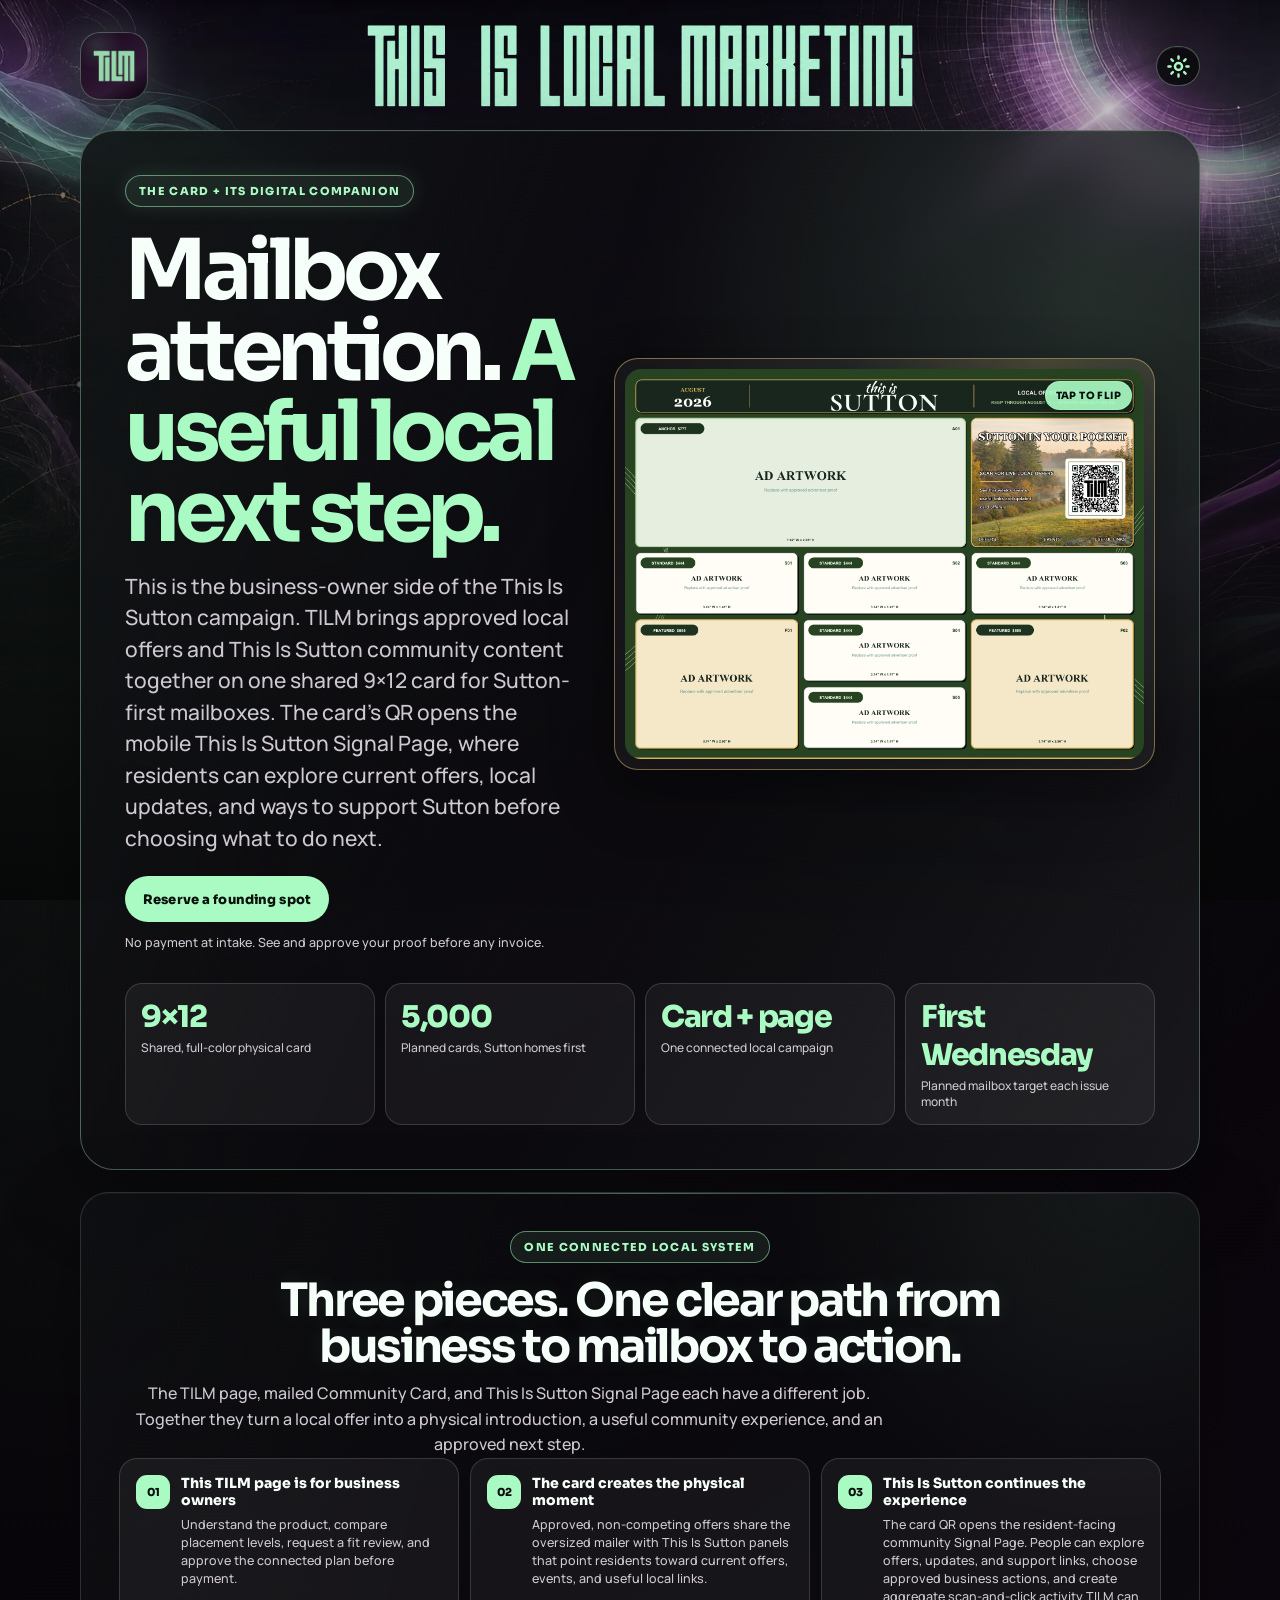
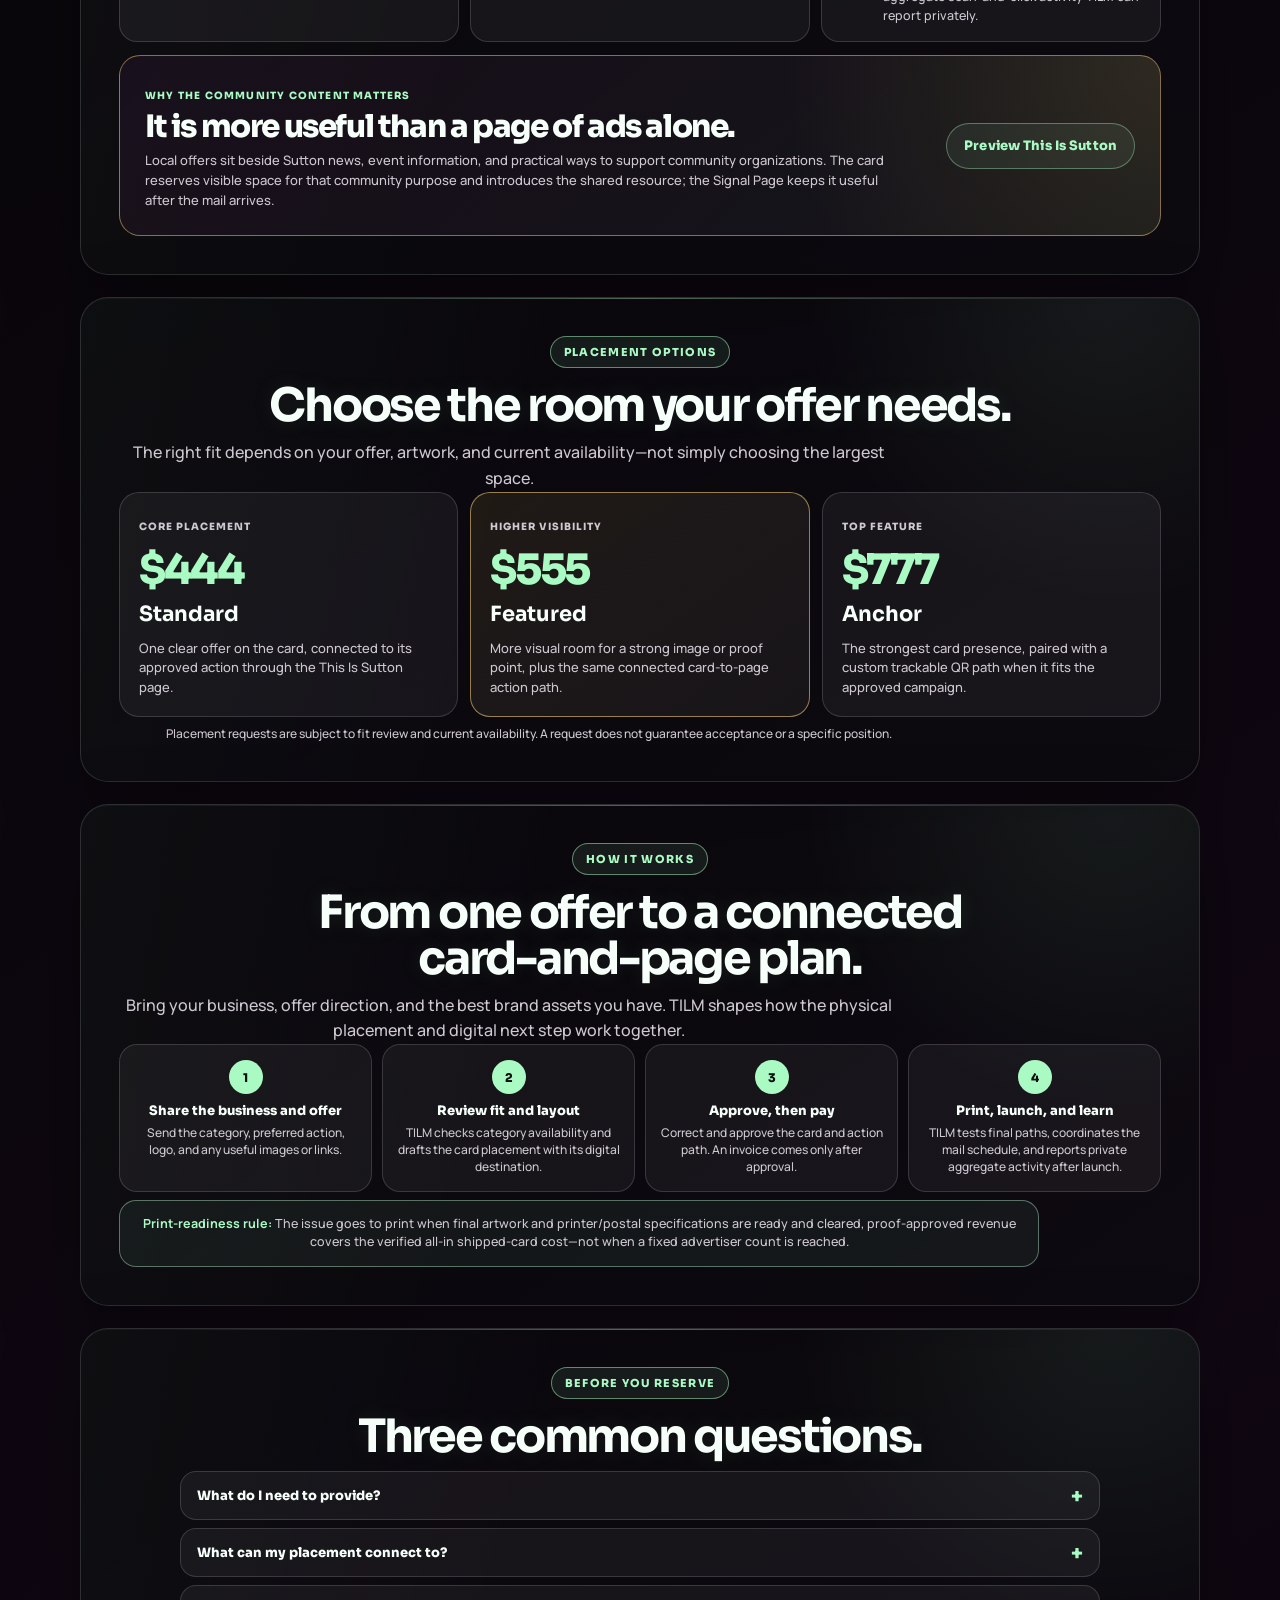
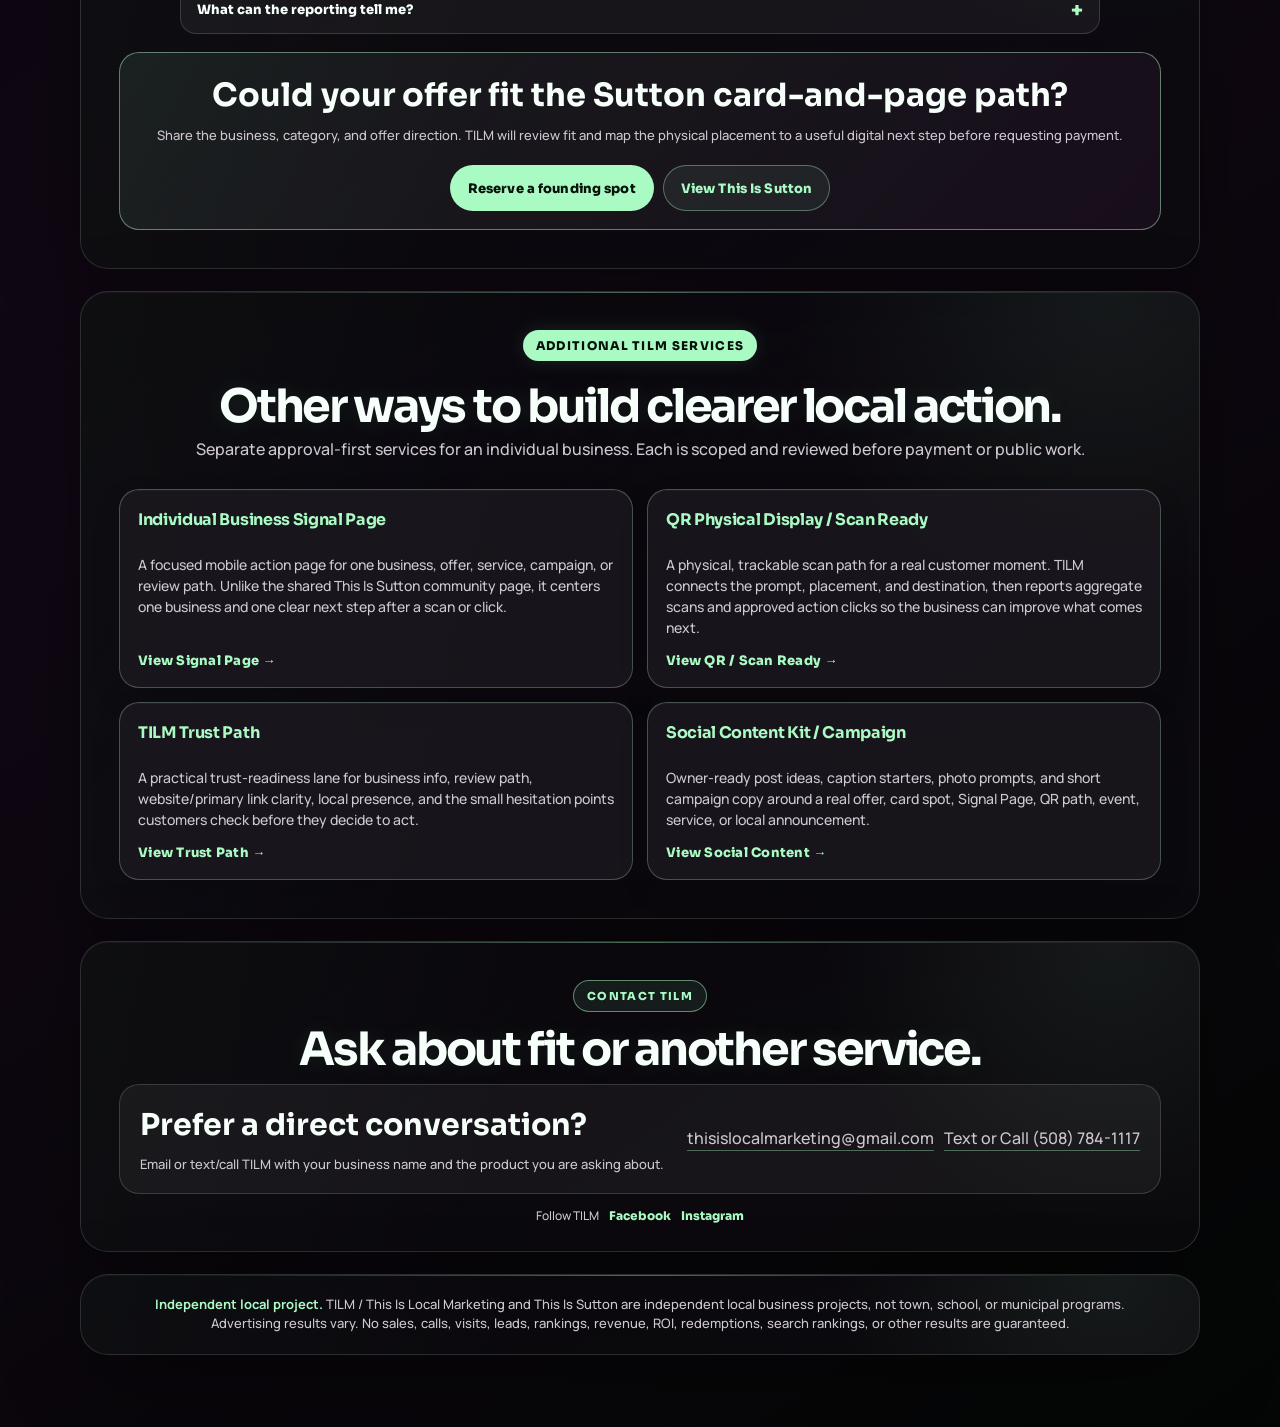
==== index.html @ e4c66b11 "Connect Community Card and Sutton Signal Page story" ====
<!doctype html>
<html lang="en">
<head>
  <meta charset="utf-8" />
  <meta name="viewport" content="width=device-width,initial-scale=1" />
  <title>TILM | This Is Sutton Community Card + Signal Page</title>
  <meta name="description" content="See how the 9×12 This Is Sutton Community Card and mobile Signal Page work together to connect Sutton residents with local offers, community information, and clear business actions." />
  <link rel="canonical" href="https://thisislocalmarketing.github.io/tilm-signal-pages/" />
  <meta name="robots" content="index,follow" />
  <meta property="og:type" content="website" />
  <meta property="og:title" content="TILM | This Is Sutton Community Card + Signal Page" />
  <meta property="og:description" content="See how the 9×12 This Is Sutton Community Card and mobile Signal Page work together to connect Sutton residents with local offers, community information, and clear business actions." />
  <meta property="og:url" content="https://thisislocalmarketing.github.io/tilm-signal-pages/" />
  <link href="assets/brand/fonts/tilm-local-fonts.css" rel="stylesheet">
  <style>
    :root{
      --bg:#060307;
      --bg2:#140817;
      --surface:#100B14;
      --surface2:#17101D;
      --text:#F7FFFA;
      --muted:#CFC8D2;
      --line:rgba(220,204,224,.18);
      --mint:#AAFAC3;
      --teal:#0C2A24;
      --cyan:#79FFE1;
      --orchid:#301934;
      --violet:#8A5BA3;
      --warm:#F3C969;
      --shadow:rgba(0,0,0,.52);
      --grid:rgba(170,250,195,.032);
      color-scheme:dark;
    }
    body.light{
      --bg:#F7FFFA;
      --bg2:#EDF7F2;
      --surface:#FFFFFF;
      --surface2:#EEF5F2;
      --text:#10211D;
      --muted:#49615A;
      --line:rgba(16,33,29,.14);
      --mint:#0F6D5E;
      --teal:#E3F4ED;
      --cyan:#0E9D88;
      --orchid:#F2E7F5;
      --violet:#6D3D82;
      --warm:#B7791F;
      --shadow:rgba(16,33,29,.13);
      --grid:rgba(15,109,94,.08);
      color-scheme:light;
    }
    *{box-sizing:border-box}
    html{scroll-behavior:smooth}
    body{
      margin:0;min-height:100vh;color:var(--text);
      background:
        radial-gradient(circle at 18% 0,color-mix(in srgb,var(--mint) 14%,transparent),transparent 25%),
        radial-gradient(circle at 82% 8%,color-mix(in srgb,var(--violet) 28%,transparent),transparent 30%),
        radial-gradient(circle at 72% 46%,color-mix(in srgb,var(--orchid) 62%,transparent),transparent 34%),
        linear-gradient(135deg,var(--bg),var(--bg2) 54%,#030304);
      font-family:Manrope,Inter,system-ui,-apple-system,BlinkMacSystemFont,"Segoe UI",sans-serif;
      line-height:1.5;-webkit-font-smoothing:antialiased;
      transition:background .25s ease,color .25s ease;
    }
    body:before{content:"";position:fixed;inset:0;pointer-events:none;background-image:linear-gradient(var(--grid) 1px,transparent 1px),linear-gradient(90deg,var(--grid) 1px,transparent 1px);background-size:36px 36px;mask-image:linear-gradient(to bottom,#000,transparent 78%)}
    a{color:inherit}.wrap{position:relative;width:min(1120px,92vw);margin:28px auto 72px}
    .nav{position:relative;display:flex;align-items:center;justify-content:space-between;gap:18px;min-height:76px;margin-bottom:26px}
    .brand{display:flex;align-items:center;justify-self:start;position:relative;z-index:2}.logo{width:68px;height:68px;border-radius:20px;overflow:hidden;background:radial-gradient(circle at 24% 18%,color-mix(in srgb,var(--mint) 14%,transparent),transparent 34%),linear-gradient(145deg,#17051C,#301934 68%,#0B030D);border:1px solid color-mix(in srgb,var(--mint) 30%,transparent);box-shadow:0 0 42px color-mix(in srgb,var(--mint) 18%,transparent);padding:5px;display:grid;place-items:center}
    .logo img{display:block;width:100%;height:100%;object-fit:contain}.brand-title{position:absolute;left:50%;top:50%;transform:translate(-50%,-50%);width:min(52vw,560px);max-width:calc(100% - 220px);z-index:1}.brand-title img{display:block;width:100%;height:auto;object-fit:contain}body.light .brand-title img{filter:brightness(.34) saturate(1.35)}.nav-actions{position:relative;z-index:2}
    .toggle{border:1px solid var(--line);background:color-mix(in srgb,var(--surface) 88%,transparent);color:var(--mint);border-radius:999px;width:44px;height:40px;display:inline-grid;place-items:center;font-weight:900;cursor:pointer}.mode-icon{font-size:21px;line-height:1;color:var(--mint);text-shadow:0 0 14px color-mix(in srgb,var(--mint) 24%,transparent)}
    .hero{position:relative;overflow:hidden;display:grid;grid-template-columns:1.06fr .84fr;gap:24px;align-items:center;padding:24px 28px;border:1px solid var(--line);border-radius:34px;background:linear-gradient(145deg,color-mix(in srgb,var(--orchid) 58%,transparent),color-mix(in srgb,var(--surface) 88%,transparent) 54%,color-mix(in srgb,var(--teal) 32%,transparent));box-shadow:0 30px 100px var(--shadow)}
    .hero:after{content:"";position:absolute;right:-132px;top:-132px;width:380px;height:380px;border-radius:50%;border:1px solid color-mix(in srgb,var(--mint) 25%,transparent);box-shadow:inset 0 0 90px color-mix(in srgb,var(--mint) 8%,transparent)}.hero>*{position:relative}
    h1{font-family:Sora;font-size:clamp(42px,6.4vw,76px);line-height:.96;letter-spacing:-.065em;margin:18px 0 16px}h1 em{font-style:normal;color:var(--mint)}.lead{font-size:20px;color:var(--muted);max-width:700px;margin:0}
    .system-card{border:1px solid var(--line);border-radius:28px;padding:24px;background:linear-gradient(160deg,color-mix(in srgb,var(--surface2) 80%,transparent),color-mix(in srgb,var(--surface) 72%,transparent));display:flex;flex-direction:column;justify-content:space-between}
    .system-card.compact{min-height:auto;justify-content:center}.hero-stamp{position:relative;overflow:hidden;text-align:left;display:grid;grid-template-rows:auto auto;gap:17px}.hero-stamp:before{content:"";position:absolute;inset:8px;border:1px solid color-mix(in srgb,var(--mint) 18%,transparent);border-radius:24px;pointer-events:none}.promise-block{padding:0 8px}.path-block{padding-top:4px}.promise-lead{font-size:16px;color:var(--text);margin:0 auto;line-height:1.42;text-align:center;max-width:390px}.path-list{display:grid;gap:10px;max-width:410px;margin-inline:auto}.path-list div{display:grid;grid-template-columns:66px 1fr;gap:10px;align-items:center;border:1px solid color-mix(in srgb,var(--mint) 22%,transparent);border-radius:14px;padding:8px 12px;background:linear-gradient(135deg,color-mix(in srgb,var(--mint) 7%,transparent),color-mix(in srgb,var(--violet) 12%,transparent))}.path-list b{font-family:Sora;color:var(--mint);letter-spacing:-.02em}.path-list span{color:var(--muted);font-size:13px}
    .badge{display:inline-flex;align-items:center;gap:7px;border-radius:999px;font:800 12px Sora;letter-spacing:.11em;text-transform:uppercase;color:#06110A;border:1px solid color-mix(in srgb,var(--mint) 42%,transparent);padding:7px 12px;background:var(--mint);width:max-content;margin-inline:auto;box-shadow:0 0 20px color-mix(in srgb,var(--mint) 12%,transparent)}
    .section{margin-top:22px;border:1px solid var(--line);border-radius:28px;background:linear-gradient(145deg,color-mix(in srgb,var(--surface) 88%,transparent),color-mix(in srgb,var(--surface2) 68%,transparent));padding:28px 28px 30px;box-shadow:0 18px 60px color-mix(in srgb,var(--shadow) 34%,transparent)}
    .section-head{display:flex;align-items:center;justify-content:center;text-align:center;gap:20px;margin-bottom:28px}.section-head .badge{margin-bottom:22px}.section h2{font-family:Sora;font-size:clamp(30px,4vw,46px);line-height:1;letter-spacing:-.05em;margin:0;color:var(--text);text-shadow:0 0 22px color-mix(in srgb,var(--mint) 10%,transparent)}.section p{color:var(--muted);margin:8px 0 0}
    .grid-3{display:grid;grid-template-columns:repeat(3,1fr);gap:14px}.grid-2{display:grid;grid-template-columns:repeat(2,1fr);gap:14px}.card{border:1px solid var(--line);border-radius:20px;background:color-mix(in srgb,var(--text) 5%,transparent);padding:18px;min-height:132px}.card.feature{border-color:var(--line);background:color-mix(in srgb,var(--text) 5%,transparent)}.card b{display:block;font-family:Sora;color:var(--mint);letter-spacing:-.02em;margin-bottom:8px}.service-card{display:flex;flex-direction:column;justify-content:space-between;gap:14px;text-decoration:none;transition:transform .18s ease,border-color .18s ease,background .18s ease}.service-card:hover{transform:translateY(-2px);border-color:color-mix(in srgb,var(--mint) 46%,transparent);background:color-mix(in srgb,var(--mint) 7%,transparent)}.service-card span{display:block}.service-cta{margin-top:auto;color:var(--mint);font:850 13px Sora;letter-spacing:.02em}.card span,.card p{color:var(--muted);font-size:14px}.card strong{color:var(--mint)}.contact-link{color:var(--muted);text-decoration:none;border-bottom:1px solid color-mix(in srgb,var(--mint) 38%,transparent)}.contact-link:hover{color:var(--mint)}.social-links{display:flex;flex-wrap:wrap;gap:10px}.social-links a{display:inline-flex;color:var(--muted);text-decoration:none;border:1px solid color-mix(in srgb,var(--mint) 26%,transparent);border-radius:999px;padding:6px 10px;background:color-mix(in srgb,var(--mint) 5%,transparent);font-size:14px}.social-links a:hover{color:var(--mint);border-color:color-mix(in srgb,var(--mint) 50%,transparent)}

    .pilot-intro{max-width:900px;margin:0 auto 20px;text-align:center}.pilot-intro p{font-size:17px}.pilot-intro strong{color:var(--mint)}
    .pilot-signal{display:grid;grid-template-columns:minmax(0,1fr) auto;align-items:center;gap:22px;margin-top:16px;border:1px solid color-mix(in srgb,var(--mint) 32%,transparent);border-radius:22px;padding:20px 22px;background:linear-gradient(135deg,color-mix(in srgb,var(--mint) 10%,transparent),color-mix(in srgb,var(--orchid) 24%,transparent));box-shadow:0 0 34px color-mix(in srgb,var(--mint) 7%,transparent)}.pilot-signal-copy{max-width:770px}.pilot-signal .signal-eyebrow{display:block;color:var(--mint);font:800 11px Sora;letter-spacing:.12em;text-transform:uppercase;margin-bottom:7px}.pilot-signal h3{font-family:Sora;font-size:clamp(23px,2.7vw,31px);line-height:1.05;letter-spacing:-.045em;margin:0;color:var(--text)}.pilot-signal p{font-size:15px;line-height:1.65;margin:8px 0 0}.pilot-signal a{display:inline-flex;align-items:center;justify-content:center;white-space:nowrap;text-decoration:none;border:1px solid color-mix(in srgb,var(--mint) 42%,transparent);border-radius:999px;padding:11px 15px;background:var(--mint);color:#06110A;font:850 13px Sora;letter-spacing:.02em;box-shadow:0 10px 28px color-mix(in srgb,var(--mint) 14%,transparent)}.pilot-signal a:hover{transform:translateY(-1px)}
    .cta-strip{display:flex;justify-content:space-between;align-items:center;gap:18px;margin-top:16px;border:1px solid color-mix(in srgb,var(--mint) 24%,transparent);border-radius:20px;padding:16px 18px;background:linear-gradient(135deg,color-mix(in srgb,var(--mint) 8%,transparent),color-mix(in srgb,var(--orchid) 26%,transparent))}.cta-strip b{display:block;font-family:Sora;color:var(--mint);margin-bottom:4px}.cta-strip span{color:var(--muted);font-size:14px}.cta-strip a{flex:0 0 auto;text-decoration:none;border:1px solid color-mix(in srgb,var(--mint) 38%,transparent);border-radius:999px;padding:10px 13px;background:var(--mint);color:#06110A;font:850 13px Sora;letter-spacing:.02em}
    .contact-panel{display:grid;grid-template-columns:1fr .92fr .86fr;gap:12px;align-items:stretch;border:1px solid color-mix(in srgb,var(--mint) 26%,transparent);border-radius:22px;padding:14px;background:linear-gradient(135deg,color-mix(in srgb,var(--mint) 8%,transparent),color-mix(in srgb,var(--orchid) 28%,transparent));box-shadow:0 0 34px color-mix(in srgb,var(--mint) 7%,transparent)}.contact-primary,.contact-block{border:1px solid var(--line);border-radius:18px;background:color-mix(in srgb,var(--text) 5%,transparent);padding:14px;display:flex;flex-direction:column;align-items:center;justify-content:center;text-align:center;min-height:118px}.contact-primary h3,.contact-block h3{font-family:Sora;font-size:clamp(22px,2.35vw,28px);line-height:1.02;letter-spacing:-.045em;margin:7px 0 0;color:var(--text)}.contact-primary p,.contact-block p{color:var(--muted);font-size:14px;margin:0}.contact-eyebrow{display:inline-flex;color:var(--mint);font:800 11px Sora;letter-spacing:.12em;text-transform:uppercase}.contact-actions,.contact-links{display:flex;flex-wrap:wrap;justify-content:center;gap:10px;margin-top:14px}.contact-button{display:inline-flex;align-items:center;justify-content:center;text-decoration:none;border-radius:999px;padding:10px 14px;font:850 13px Sora;letter-spacing:.02em}.contact-button.primary{background:var(--mint);border:1px solid color-mix(in srgb,var(--mint) 44%,transparent);color:#06110A}.contact-button.secondary{color:var(--muted);border:1px solid color-mix(in srgb,var(--mint) 28%,transparent);background:color-mix(in srgb,var(--mint) 5%,transparent)}.contact-button.secondary:hover{color:var(--mint);border-color:color-mix(in srgb,var(--mint) 52%,transparent)}.contact-block b{display:block;font-family:Sora;color:var(--mint);letter-spacing:-.02em;margin-bottom:0}.contact-block .contact-link{display:inline-flex;width:max-content;max-width:100%;margin:0}.contact-block .social-links{justify-content:center;align-items:center;flex-direction:column;margin-top:14px}
    .compact-claims{padding:20px 28px}.compact-claims p{font-size:13px;text-align:center;max-width:980px;margin:0 auto;color:var(--muted)}.compact-claims strong{color:var(--mint)}#contact{padding-bottom:26px}.form-access-note{display:block;max-width:66ch!important;margin:10px auto 0!important;color:var(--muted)!important;font-size:11px!important;line-height:1.5!important}.form-access-note a{color:var(--mint);font-weight:850}
    @media(max-width:900px){.hero,.grid-2,.contact-panel,.pilot-signal{grid-template-columns:1fr}.grid-3{grid-template-columns:1fr}.cta-strip{display:grid}.pilot-signal a{width:max-content}.section-head{display:block}.nav{align-items:flex-start}.nav>div:last-child{text-align:right}}
    @media(max-width:560px){.wrap{width:min(94vw,1120px);margin-top:16px}.hero,.section{border-radius:24px;padding:21px}.nav{min-height:64px;gap:10px}.toggle{margin-top:0}.logo{width:58px;height:58px}.brand-title{width:min(64vw,270px);max-width:none}h1{font-size:39px}.lead{font-size:17px}}
  </style>
  <link rel="preload" as="image" href="assets/brand/backgrounds/tilm-bg-main-signal-gateway-dark-2026-07-15.webp" type="image/webp" media="(min-width: 701px)">
<link rel="preload" as="image" href="assets/brand/backgrounds/tilm-bg-mobile-signal-network-dark-2026-07-16.webp" type="image/webp" media="(max-width: 700px)">
  <link rel="stylesheet" href="assets/brand/backgrounds/tilm-premium-system-v1.css">
  <link rel="stylesheet" href="assets/brand/backgrounds/tilm-main-community-card-v1.css">
</head>
<body class="tilm-page tilm-page-main">
  <main class="wrap">
    <nav class="nav" aria-label="Page controls">
      <div class="brand"><div class="logo" aria-label="Mint TILM logo"><img src="assets/brand/tilm-logo-mint-square-web-2026-07-05.png" alt="Mint TILM logo" width="900" height="900" /></div></div>
      <div class="brand-title"><img src="assets/brand/tilm-full-wordmark-transparent-v2-2026-07-13.png" alt="This Is Local Marketing"></div>
      <div class="nav-actions"><button class="toggle" id="modeToggle" type="button" aria-label="Switch to light mode" title="Switch to light mode"><span class="mode-icon" aria-hidden="true">☼</span></button></div>
    </nav>

    <section class="hero sales-hero" aria-labelledby="hero-title">
      <div class="sales-copy">
        <span class="badge">The card + its digital companion</span>
        <h1 id="hero-title">Mailbox attention. <em>A useful local next step.</em></h1>
        <p class="lead">This is the business-owner side of the This Is Sutton campaign. TILM brings approved local offers and This Is Sutton community content together on one shared 9×12 card for Sutton-first mailboxes. The card’s QR opens the mobile This Is Sutton Signal Page, where residents can explore current offers, local updates, and ways to support Sutton before choosing what to do next.</p>
        <div class="hero-actions">
          <a class="sales-button primary" href="https://docs.google.com/forms/d/e/1FAIpQLSdHepFKXU30rinx8aT_w94Xa5g8POqrdkYuu0Fn06JJw9cvgw/viewform" target="_blank" rel="noopener">Reserve a founding spot</a>
        </div>
        <p class="micro-proof">No payment at intake. See and approve your proof before any invoice.</p>
      </div>
      <figure class="card-hero-preview">
        <button class="card-flip" type="button" data-card-flip aria-pressed="false" aria-label="Show the back of the Community Card">
          <span class="card-flip-stage" aria-hidden="true">
            <img class="card-face card-face-front" src="assets/mockups/this-is-sutton-community-card-front.png" alt="" width="1800" height="1350">
            <img class="card-face card-face-back" src="assets/mockups/this-is-sutton-community-card-back.png" alt="" width="1800" height="1350">
          </span>
          <span class="card-flip-hint" aria-hidden="true">Tap to flip</span>
        </button>
      </figure>
      <div class="fact-rail" aria-label="Community Card facts">
        <div><strong>9×12</strong><span>Shared, full-color physical card</span></div>
        <div><strong>5,000</strong><span>Planned cards, Sutton homes first</span></div>
        <div><strong>Card + page</strong><span>One connected local campaign</span></div>
        <div><strong>First Wednesday</strong><span>Planned mailbox target each issue month</span></div>
      </div>
    </section>

    <section class="section sales-section connected-system" id="card-basics">
      <span class="section-kicker">One connected local system</span>
      <h2>Three pieces. One clear path from business to mailbox to action.</h2>
      <p class="section-intro-sales">The TILM page, mailed Community Card, and This Is Sutton Signal Page each have a different job. Together they turn a local offer into a physical introduction, a useful community experience, and an approved next step.</p>
      <div class="benefit-grid">
        <article class="benefit-card"><span class="benefit-mark">01</span><div><b>This TILM page is for business owners</b><p>Understand the product, compare placement levels, request a fit review, and approve the connected plan before payment.</p></div></article>
        <article class="benefit-card"><span class="benefit-mark">02</span><div><b>The card creates the physical moment</b><p>Approved, non-competing offers share the oversized mailer with This Is Sutton panels that point residents toward current offers, events, and useful local links.</p></div></article>
        <article class="benefit-card"><span class="benefit-mark">03</span><div><b>This Is Sutton continues the experience</b><p>The card QR opens the resident-facing community Signal Page. People can explore offers, updates, and support links, choose approved business actions, and create aggregate scan-and-click activity TILM can report privately.</p></div></article>
      </div>
      <div class="community-callout">
        <div>
          <span class="community-eyebrow">Why the community content matters</span>
          <h3>It is more useful than a page of ads alone.</h3>
          <p>Local offers sit beside Sutton news, event information, and practical ways to support community organizations. The card reserves visible space for that community purpose and introduces the shared resource; the Signal Page keeps it useful after the mail arrives.</p>
        </div>
        <a class="sales-button" href="sutton/">Preview This Is Sutton</a>
      </div>
    </section>

    <section class="section sales-section" id="pricing">
      <span class="section-kicker">Placement options</span>
      <h2>Choose the room your offer needs.</h2>
      <p class="section-intro-sales">The right fit depends on your offer, artwork, and current availability—not simply choosing the largest space.</p>
      <div class="tier-grid">
        <article class="tier-card">
          <span class="tier-count">Core placement</span>
          <strong>$444</strong>
          <h3>Standard</h3>
          <p>One clear offer on the card, connected to its approved action through the This Is Sutton page.</p>
        </article>
        <article class="tier-card featured">
          <span class="tier-count">Higher visibility</span>
          <strong>$555</strong>
          <h3>Featured</h3>
          <p>More visual room for a strong image or proof point, plus the same connected card-to-page action path.</p>
        </article>
        <article class="tier-card">
          <span class="tier-count">Top feature</span>
          <strong>$777</strong>
          <h3>Anchor</h3>
          <p>The strongest card presence, paired with a custom trackable QR path when it fits the approved campaign.</p>
        </article>
      </div>
      <p class="tier-note">Placement requests are subject to fit review and current availability. A request does not guarantee acceptance or a specific position.</p>
    </section>

    <section class="section sales-section" id="process">
      <span class="section-kicker">How it works</span>
      <h2>From one offer to a connected card-and-page plan.</h2>
      <p class="section-intro-sales">Bring your business, offer direction, and the best brand assets you have. TILM shapes how the physical placement and digital next step work together.</p>
      <div class="process-grid">
        <article class="process-step"><span class="step-num">1</span><b>Share the business and offer</b><p>Send the category, preferred action, logo, and any useful images or links.</p></article>
        <article class="process-step"><span class="step-num">2</span><b>Review fit and layout</b><p>TILM checks category availability and drafts the card placement with its digital destination.</p></article>
        <article class="process-step"><span class="step-num">3</span><b>Approve, then pay</b><p>Correct and approve the card and action path. An invoice comes only after approval.</p></article>
        <article class="process-step"><span class="step-num">4</span><b>Print, launch, and learn</b><p>TILM tests final paths, coordinates the mail schedule, and reports private aggregate activity after launch.</p></article>
      </div>
      <p class="readiness-note"><strong>Print-readiness rule:</strong> The issue goes to print when final artwork and printer/postal specifications are ready and cleared, proof-approved revenue covers the verified all-in shipped-card cost—not when a fixed advertiser count is reached.</p>
    </section>

    <section class="section sales-section" id="questions">
      <span class="section-kicker">Before you reserve</span>
      <h2>Three common questions.</h2>
      <div class="faq-list">
        <details>
          <summary>What do I need to provide?</summary>
          <p>Your logo, business contact or preferred action, one offer or message, and any useful photos or brand assets you already have. TILM uses that material to shape the proposed placement for your approval.</p>
        </details>
        <details>
          <summary>What can my placement connect to?</summary>
          <p>The shared card introduces the This Is Sutton page. From there, an approved business path can open an offer, call, menu, booking page, directions, quote request, or another useful next step. The exact route is confirmed in the proof.</p>
        </details>
        <details>
          <summary>What can the reporting tell me?</summary>
          <p>TILM can report aggregate card scans and approved action clicks to show what attracted attention. Reports do not include IP addresses or full referrer URLs, and activity does not prove completed calls, bookings, visits, or sales.</p>
        </details>
      </div>
      <div class="reserve-panel">
        <div><h3>Could your offer fit the Sutton card-and-page path?</h3><p>Share the business, category, and offer direction. TILM will review fit and map the physical placement to a useful digital next step before requesting payment.</p></div>
        <div class="reserve-actions">
          <a class="sales-button primary" href="https://docs.google.com/forms/d/e/1FAIpQLSdHepFKXU30rinx8aT_w94Xa5g8POqrdkYuu0Fn06JJw9cvgw/viewform" target="_blank" rel="noopener">Reserve a founding spot</a>
          <a class="sales-button" href="sutton/">View This Is Sutton</a>
        </div>
      </div>
    </section>

    <section class="section sales-section" id="products">
      <div class="section-head"><div><span class="badge">Additional TILM services</span><h2>Other ways to build clearer local action.</h2><p>Separate approval-first services for an individual business. Each is scoped and reviewed before payment or public work.</p></div></div>
      <div class="grid-2">
        <a class="card feature service-card" href="services/signal-page/"><b>Individual Business Signal Page</b><span>A focused mobile action page for one business, offer, service, campaign, or review path. Unlike the shared This Is Sutton community page, it centers one business and one clear next step after a scan or click.</span><em class="service-cta">View Signal Page →</em></a>
        <a class="card service-card" href="services/qr-scan-ready/"><b>QR Physical Display / Scan Ready</b><span>A physical, trackable scan path for a real customer moment. TILM connects the prompt, placement, and destination, then reports aggregate scans and approved action clicks so the business can improve what comes next.</span><em class="service-cta">View QR / Scan Ready →</em></a>
        <a class="card service-card" href="services/trust-path/"><b>TILM Trust Path</b><span>A practical trust-readiness lane for business info, review path, website/primary link clarity, local presence, and the small hesitation points customers check before they decide to act.</span><em class="service-cta">View Trust Path →</em></a>
        <a class="card service-card" href="services/social-content/"><b>Social Content Kit / Campaign</b><span>Owner-ready post ideas, caption starters, photo prompts, and short campaign copy around a real offer, card spot, Signal Page, QR path, event, service, or local announcement.</span><em class="service-cta">View Social Content →</em></a>
      </div>
    </section>

    <section class="section sales-section" id="contact">
      <span class="section-kicker">Contact TILM</span>
      <h2>Ask about fit or another service.</h2>
      <div class="compact-contact-panel">
        <div><h3>Prefer a direct conversation?</h3><p>Email or text/call TILM with your business name and the product you are asking about.</p></div>
        <div class="contact-links">
          <a class="contact-link" href="mailto:thisislocalmarketing@gmail.com">thisislocalmarketing@gmail.com</a>
          <a class="contact-link" href="tel:+15087841117">Text or Call (508) 784-1117</a>
        </div>
      </div>
      <div class="social-row"><span>Follow TILM</span><a href="https://www.facebook.com/ThisIsLocalMarketing/" target="_blank" rel="noopener">Facebook</a><a href="https://www.instagram.com/thisislocalmarketing/" target="_blank" rel="noopener">Instagram</a></div>
    </section>

    <section class="section compact-claims" aria-label="Project independence and results note">
      <p><strong>Independent local project.</strong> TILM / This Is Local Marketing and This Is Sutton are independent local business projects, not town, school, or municipal programs. Advertising results vary. No sales, calls, visits, leads, rankings, revenue, ROI, redemptions, search rankings, or other results are guaranteed.</p>
    </section>
  <a class="mobile-quick-cta" href="https://docs.google.com/forms/d/e/1FAIpQLSdHepFKXU30rinx8aT_w94Xa5g8POqrdkYuu0Fn06JJw9cvgw/viewform" target="_blank" rel="noopener" data-mobile-cta aria-hidden="true" tabindex="-1">Reserve a founding spot</a></main>
  <script>
    const btn=document.getElementById('modeToggle');
    btn.addEventListener('click',()=>{
      document.body.classList.toggle('light');
      const light=document.body.classList.contains('light');
      btn.innerHTML='<span class="mode-icon" aria-hidden="true">'+(light?'☾':'☼')+'</span>';
      btn.setAttribute('aria-label',light?'Switch to dark mode':'Switch to light mode');
      btn.title=light?'Switch to dark mode':'Switch to light mode';
    });
    const cardFlip=document.querySelector('[data-card-flip]');
    cardFlip?.addEventListener('click',()=>{
      const flipped=cardFlip.classList.toggle('is-flipped');
      cardFlip.setAttribute('aria-pressed',String(flipped));
      cardFlip.setAttribute('aria-label',flipped?'Show the front of the Community Card':'Show the back of the Community Card');
    });
  </script>
<script src="assets/js/tilm-mobile-experience.js"></script></body>
</html>
---- assets/brand/fonts/tilm-local-fonts.css ----
/* Self-hosted TILM type system. Latin subsets only; no third-party font requests. */
@font-face {
  font-family: "Manrope";
  font-style: normal;
  font-weight: 500 900;
  font-display: swap;
  src: url("manrope-latin-500-900.woff2") format("woff2");
}

@font-face {
  font-family: "Sora";
  font-style: normal;
  font-weight: 600 800;
  font-display: swap;
  src: url("sora-latin-600-800.woff2") format("woff2");
}
---- assets/brand/backgrounds/tilm-premium-system-v1.css ----
/* TILM Local Signal Atlas — shared premium background and surface system. */

:root {
  --tilm-canvas: #040605;
  --tilm-canvas-2: #100713;
  --tilm-surface-low: rgba(13, 11, 16, .76);
  --tilm-surface-high: rgba(9, 8, 12, .91);
  --tilm-card-surface: rgba(29, 25, 33, .76);
  --tilm-hairline: rgba(215, 230, 221, .17);
  --tilm-surface-shadow: 0 26px 78px rgba(0, 0, 0, .34), inset 0 1px 0 rgba(255, 255, 255, .035);
  --tilm-card-shadow: inset 0 1px 0 rgba(255, 255, 255, .035), 0 12px 30px rgba(0, 0, 0, .12);
  --tilm-focus-x: 78%;
  --tilm-bg-position: center center;
  --tilm-bg-position-mobile: 76% center;
}

/* Real SVG controls keep the theme icon visible when font glyphs or CSS masks fail. */
.tilm-page .mode-icon-svg {
  position: relative;
  display: grid !important;
  place-items: center;
  width: 23px;
  height: 23px;
  margin: auto;
  color: currentColor;
  font-size: 0 !important;
  line-height: 0 !important;
  background: none !important;
  -webkit-mask: none !important;
  mask: none !important;
}

.tilm-page .mode-icon-svg::before {
  display: none !important;
}

.tilm-page .mode-icon-svg svg {
  display: block;
  width: 23px;
  height: 23px;
  fill: none;
  stroke: currentColor;
  stroke-width: 2.55;
  stroke-linecap: round;
  stroke-linejoin: round;
  overflow: visible;
}

body.light {
  --tilm-canvas: #f4f1ea;
  --tilm-canvas-2: #e8f0eb;
  --tilm-surface-low: rgba(255, 253, 248, .82);
  --tilm-surface-high: rgba(255, 254, 250, .94);
  --tilm-card-surface: rgba(255, 254, 250, .78);
  --tilm-hairline: rgba(20, 55, 45, .16);
  --tilm-surface-shadow: 0 24px 68px rgba(26, 48, 41, .11), inset 0 1px 0 rgba(255, 255, 255, .88);
  --tilm-card-shadow: inset 0 1px 0 rgba(255, 255, 255, .92), 0 10px 26px rgba(26, 48, 41, .07);
}

body.tilm-page-main {
  --accent: var(--mint);
  --tilm-bg-art: url("tilm-bg-main-signal-gateway-dark-2026-07-15.webp");
  --tilm-bg-art-light: url("tilm-bg-main-signal-gateway-light-2026-07-15.webp");
  --tilm-focus-x: 90%;
  --tilm-bg-position: center top;
  --tilm-bg-position-mobile: 63% top;
}

body.tilm-page-signal {
  --tilm-bg-art: url("tilm-bg-signal-page-dark-2026-07-13.webp");
  --tilm-bg-art-light: url("tilm-bg-signal-page-light-2026-07-13.webp");
  --tilm-bg-art-mobile: url("tilm-bg-signal-page-dark-2026-07-13-960.webp");
  --tilm-bg-art-mobile-light: url("tilm-bg-signal-page-light-2026-07-13-960.webp");
  --tilm-focus-x: 84%;
  --tilm-bg-position-mobile: 78% center;
}

body.tilm-page-qr {
  --tilm-bg-art: url("tilm-bg-qr-scan-dark-2026-07-13.webp");
  --tilm-bg-art-light: url("tilm-bg-qr-scan-light-2026-07-13.webp");
  --tilm-bg-art-mobile: url("tilm-bg-qr-scan-dark-2026-07-13-960.webp");
  --tilm-bg-art-mobile-light: url("tilm-bg-qr-scan-light-2026-07-13-960.webp");
  --tilm-focus-x: 86%;
  --tilm-bg-position-mobile: 82% center;
}

body.tilm-page-social {
  --tilm-bg-art: url("tilm-bg-social-content-dark-2026-07-13.webp");
  --tilm-bg-art-light: url("tilm-bg-social-content-light-2026-07-13.webp");
  --tilm-bg-art-mobile: url("tilm-bg-social-content-dark-2026-07-13-960.webp");
  --tilm-bg-art-mobile-light: url("tilm-bg-social-content-light-2026-07-13-960.webp");
  --tilm-focus-x: 78%;
  --tilm-bg-position-mobile: 77% center;
}

body.tilm-page-trust {
  --tilm-bg-art: url("tilm-bg-trust-path-dark-2026-07-13.webp");
  --tilm-bg-art-light: url("tilm-bg-trust-path-light-2026-07-13.webp");
  --tilm-bg-art-mobile: url("tilm-bg-trust-path-dark-2026-07-13-960.webp");
  --tilm-bg-art-mobile-light: url("tilm-bg-trust-path-light-2026-07-13-960.webp");
  --tilm-focus-x: 80%;
  --tilm-bg-position-mobile: 76% center;
}

body.tilm-page-signal.light {
  --accent: #0f6d5e;
  --accent2: #0e8172;
}

body.tilm-page-qr.light {
  --accent: #087b70;
  --accent2: #0f6d5e;
}

body.tilm-page-social.light {
  --accent: #7a3d82;
  --accent2: #0f6d5e;
}

body.tilm-page-trust.light {
  --accent: #986916;
  --accent2: #0f6d5e;
}

body:is(.tilm-page-signal, .tilm-page-qr, .tilm-page-social, .tilm-page-trust) {
  --accent: #e7a4ff;
  --accent2: #aafac3;
}

body.light:is(.tilm-page-signal, .tilm-page-qr, .tilm-page-social, .tilm-page-trust) {
  --accent: #7a3d82;
  --accent2: #0f6d5e;
}

body.light.tilm-page-qr .num {
  color: #f7fffa;
}

body.tilm-page {
  position: relative;
  isolation: isolate;
  background:
    radial-gradient(circle at 16% 4%, color-mix(in srgb, var(--accent, var(--mint)) 9%, transparent), transparent 30%),
    linear-gradient(145deg, var(--tilm-canvas), var(--tilm-canvas-2) 68%, var(--tilm-canvas)) !important;
}

body.tilm-page.light {
  background:
    radial-gradient(circle at 16% 4%, color-mix(in srgb, var(--accent, var(--mint)) 8%, transparent), transparent 31%),
    linear-gradient(145deg, var(--tilm-canvas), var(--tilm-canvas-2) 68%, var(--tilm-canvas)) !important;
}

body.tilm-page::before {
  content: "";
  position: fixed;
  inset: 0;
  z-index: 0;
  pointer-events: none;
  background-image:
    linear-gradient(180deg, rgba(3, 6, 5, .05), rgba(4, 2, 6, .26)),
    var(--tilm-bg-art);
  background-size: cover;
  background-position: var(--tilm-bg-position);
  background-repeat: no-repeat;
  opacity: .9;
}

body.tilm-page.light::before {
  background-image:
    linear-gradient(180deg, rgba(255, 254, 249, .04), rgba(241, 246, 242, .2)),
    var(--tilm-bg-art-light);
  opacity: .96;
}

body.tilm-page::after {
  content: "";
  position: fixed;
  inset: 0;
  z-index: 0;
  pointer-events: none;
  background:
    radial-gradient(circle at 50% 12%, transparent 0 31%, rgba(3, 4, 4, .08) 62%, rgba(3, 2, 4, .22) 100%),
    linear-gradient(180deg, transparent 0 66%, color-mix(in srgb, var(--tilm-canvas) 70%, transparent) 100%);
}

body.tilm-page.light::after {
  background:
    radial-gradient(circle at 50% 12%, transparent 0 34%, rgba(247, 244, 237, .05) 64%, rgba(237, 241, 236, .2) 100%),
    linear-gradient(180deg, transparent 0 68%, color-mix(in srgb, var(--tilm-canvas) 52%, transparent) 100%);
}

body.tilm-page-main::before {
  opacity: 1;
}

body.tilm-page-main::after {
  background:
    radial-gradient(circle at 90% 24%, transparent 0 26%, rgba(3, 4, 4, .025) 58%, rgba(3, 2, 4, .11) 100%),
    linear-gradient(180deg, transparent 0 68%, color-mix(in srgb, var(--tilm-canvas) 54%, transparent) 100%);
}

body.tilm-page-main.light::after {
  background:
    radial-gradient(circle at 90% 24%, transparent 0 28%, rgba(247, 244, 237, .025) 62%, rgba(237, 241, 236, .12) 100%),
    linear-gradient(180deg, transparent 0 70%, color-mix(in srgb, var(--tilm-canvas) 38%, transparent) 100%);
}

body.tilm-page > .wrap {
  position: relative;
  z-index: 1;
}

.tilm-page .nav {
  isolation: isolate;
}

.tilm-page .nav::before {
  content: "";
  display: none !important;
  position: absolute;
  inset: -8px -12px;
  z-index: -1;
  border: 1px solid color-mix(in srgb, var(--tilm-hairline) 76%, transparent);
  border-radius: 26px;
  background: linear-gradient(135deg, rgba(9, 10, 11, .6), rgba(26, 16, 29, .48));
  box-shadow: 0 18px 55px rgba(0, 0, 0, .18), inset 0 1px 0 rgba(255, 255, 255, .035);
  -webkit-backdrop-filter: blur(18px) saturate(118%);
  backdrop-filter: blur(18px) saturate(118%);
}

.tilm-page.light .nav::before {
  background: linear-gradient(135deg, rgba(255, 254, 250, .78), rgba(240, 245, 241, .7));
  box-shadow: 0 16px 42px rgba(28, 54, 45, .08), inset 0 1px 0 rgba(255, 255, 255, .9);
}

.tilm-page .hero {
  position: relative;
  isolation: isolate;
  border-color: color-mix(in srgb, var(--accent, var(--mint)) 22%, var(--tilm-hairline)) !important;
  background:
    linear-gradient(120deg, var(--tilm-surface-high), var(--tilm-surface-low) 60%, color-mix(in srgb, var(--accent, var(--mint)) 6%, var(--tilm-surface-low))) !important;
  box-shadow: var(--tilm-surface-shadow) !important;
  -webkit-backdrop-filter: blur(15px) saturate(112%);
  backdrop-filter: blur(15px) saturate(112%);
}

.tilm-page .hero::after {
  display: none !important;
}

.tilm-page .hero::before {
  content: "";
  position: absolute;
  inset: 0;
  z-index: 0;
  pointer-events: none;
  background:
    radial-gradient(circle at var(--tilm-focus-x) 16%, color-mix(in srgb, var(--accent, var(--mint)) 13%, transparent), transparent 34%),
    linear-gradient(112deg, color-mix(in srgb, var(--mint) 5%, transparent), transparent 43% 72%, color-mix(in srgb, var(--orchid) 11%, transparent));
}

.tilm-page .hero > * {
  position: relative;
  z-index: 1;
}

.tilm-page .section,
.tilm-page .foot {
  position: relative;
  isolation: isolate;
  overflow: hidden;
  border-color: var(--tilm-hairline) !important;
  background: linear-gradient(145deg, var(--tilm-surface-high), var(--tilm-surface-low)) !important;
  box-shadow: var(--tilm-surface-shadow) !important;
}

.tilm-page .section::before,
.tilm-page .foot::before {
  content: "";
  position: absolute;
  inset: 0;
  z-index: 0;
  pointer-events: none;
  background:
    radial-gradient(circle at 92% 0, color-mix(in srgb, var(--accent, var(--mint)) 7%, transparent), transparent 27%),
    linear-gradient(105deg, color-mix(in srgb, var(--mint) 3%, transparent), transparent 40%);
}

.tilm-page .section::after,
.tilm-page .foot::after {
  content: "";
  position: absolute;
  top: 0;
  left: 8%;
  right: 8%;
  z-index: 0;
  height: 1px;
  pointer-events: none;
  background: linear-gradient(90deg, transparent, color-mix(in srgb, var(--accent, var(--mint)) 52%, transparent), transparent);
  opacity: .72;
}

.tilm-page .section > *,
.tilm-page .foot > * {
  position: relative;
  z-index: 1;
}

.tilm-page :is(.card, .price-card, .step, .system-card, .contact-box, .contact-primary, .contact-block) {
  border-color: color-mix(in srgb, var(--accent, var(--mint)) 13%, var(--tilm-hairline)) !important;
  background: var(--tilm-card-surface) !important;
  box-shadow: var(--tilm-card-shadow);
}

.tilm-page :is(.mode, .back, .toggle, .ghost-btn) {
  border-color: color-mix(in srgb, var(--accent, var(--mint)) 20%, var(--tilm-hairline)) !important;
  background: color-mix(in srgb, var(--tilm-surface-high) 90%, transparent) !important;
  box-shadow: inset 0 1px 0 rgba(255, 255, 255, .05), 0 8px 24px rgba(0, 0, 0, .12);
  transition: transform .18s ease, border-color .18s ease, background-color .18s ease;
}

.tilm-page :is(.mode, .back, .toggle, .ghost-btn):hover {
  transform: translateY(-1px);
  border-color: color-mix(in srgb, var(--accent, var(--mint)) 48%, transparent) !important;
}

.tilm-page.light :is(.mode, .back, .toggle, .mode-icon, .ghost-btn) {
  color: var(--accent, var(--mint)) !important;
  text-shadow: none !important;
}

.tilm-page :is(a, button):focus-visible {
  outline: 3px solid color-mix(in srgb, var(--accent, var(--mint)) 60%, white);
  outline-offset: 3px;
}

.tilm-page .workflow-steps {
  position: relative;
  isolation: isolate;
}

.tilm-page .workflow-steps::before {
  content: "";
  position: absolute;
  top: 33px;
  left: 5%;
  right: 5%;
  z-index: 0;
  height: 1px;
  background: linear-gradient(90deg, transparent, color-mix(in srgb, var(--accent, var(--mint)) 54%, transparent) 12% 88%, transparent);
  box-shadow: 0 0 18px color-mix(in srgb, var(--accent, var(--mint)) 17%, transparent);
}

.tilm-page .workflow-steps .step {
  position: relative;
  z-index: 1;
}

.tilm-page .workflow-steps .num {
  box-shadow: 0 0 0 5px color-mix(in srgb, var(--tilm-surface-high) 78%, transparent), 0 0 24px color-mix(in srgb, var(--accent, var(--mint)) 24%, transparent);
}

.tilm-page-main :is(h1, h2, h3, .badge, .card b, .contact-eyebrow, .signal-eyebrow) {
  font-family: Sora, Manrope, Inter, system-ui, sans-serif;
}

.tilm-page-main #sutton-details::before {
  background:
    radial-gradient(circle at 92% 8%, color-mix(in srgb, var(--mint) 10%, transparent), transparent 28%),
    radial-gradient(circle at 8% 88%, color-mix(in srgb, var(--violet) 13%, transparent), transparent 32%);
}

.tilm-page-signal .phone-device {
  filter: drop-shadow(0 28px 38px rgba(0, 0, 0, .34)) drop-shadow(0 0 26px color-mix(in srgb, var(--accent) 9%, transparent));
}

.tilm-page-qr .mockup-card,
.tilm-page-social .social-deck-visual,
.tilm-page-trust .trust-lens-visual {
  border-color: color-mix(in srgb, var(--accent) 22%, var(--tilm-hairline)) !important;
  box-shadow: 0 24px 65px rgba(0, 0, 0, .26), inset 0 1px 0 rgba(255, 255, 255, .04) !important;
}

.tilm-page.light :is(.mockup-card, .social-deck-visual, .trust-lens-visual) {
  box-shadow: 0 22px 58px rgba(29, 54, 46, .12), inset 0 1px 0 rgba(255, 255, 255, .88) !important;
}

@media (max-width: 900px) {
  .tilm-page .workflow-steps::before {
    display: none;
  }
}

@media (max-width: 700px) {
  body.tilm-page::before,
  body.tilm-page.light::before {
    position: absolute;
    inset: 0 0 auto;
    height: 1040px;
    background-size: auto 100%;
    background-position: var(--tilm-bg-position-mobile);
    opacity: .92;
  }

  body.tilm-page::before {
    background-image:
      linear-gradient(180deg, rgba(3, 6, 5, .05), var(--tilm-canvas) 98%),
      var(--tilm-bg-art-mobile);
  }

  body.tilm-page.light::before {
    background-image:
      linear-gradient(180deg, rgba(255, 254, 249, .04), var(--tilm-canvas) 98%),
      var(--tilm-bg-art-mobile-light);
  }

  body.tilm-page::after {
    position: absolute;
    inset: 0 0 auto;
    height: 1100px;
  }

  body.tilm-page-main {
    --tilm-bg-art: url("tilm-bg-main-signal-gateway-dark-mobile-2026-07-15.webp");
    --tilm-bg-art-light: url("tilm-bg-main-signal-gateway-light-mobile-2026-07-15.webp");
  }

  body.tilm-page-main::before,
  body.tilm-page-main.light::before {
    height: 880px;
    background-size: auto 100%;
    background-position: var(--tilm-bg-position-mobile);
    opacity: 1;
  }

  body.tilm-page-main::before {
    background-image:
      linear-gradient(180deg, rgba(3, 6, 5, .03), var(--tilm-canvas) 99%),
      var(--tilm-bg-art);
  }

  body.tilm-page-main.light::before {
    background-image:
      linear-gradient(180deg, rgba(255, 254, 249, .025), var(--tilm-canvas) 99%),
      var(--tilm-bg-art-light);
  }

  body.tilm-page-main::after {
    height: 920px;
  }

  .tilm-page .nav::before {
    inset: -6px -7px;
    border-radius: 22px;
    -webkit-backdrop-filter: blur(12px) saturate(110%);
    backdrop-filter: blur(12px) saturate(110%);
  }

  .tilm-page .hero {
    -webkit-backdrop-filter: blur(10px) saturate(108%);
    backdrop-filter: blur(10px) saturate(108%);
  }
}

@media (prefers-reduced-motion: reduce) {
  .tilm-page *,
  .tilm-page *::before,
  .tilm-page *::after {
    scroll-behavior: auto !important;
    transition-duration: .01ms !important;
    animation-duration: .01ms !important;
    animation-iteration-count: 1 !important;
  }
}

/* Public release: keep the centered wordmark clear of both controls on the narrowest phones. */
@media (max-width: 380px) {
  body.tilm-page-main .brand-title { width: min(56vw, 210px) !important; }
  body.tilm-page:not(.tilm-page-main) .brand-title { width: min(36vw, 135px) !important; }
}

/* Mobile-first signal experience: unified controls, full-width wordmark, and continuous theme artwork. */
@media (max-width: 700px) {
  body.tilm-page {
    --tilm-control-size: 48px;
    --tilm-control-radius: 15px;
    --tilm-bg-art-mobile: url("tilm-bg-mobile-signal-network-dark-2026-07-16.webp");
    --tilm-bg-art-mobile-light: url("tilm-bg-mobile-signal-network-light-2026-07-16.webp");
    --tilm-mobile-hero-high: rgba(15, 13, 20, .82);
    --tilm-mobile-hero-low: rgba(8, 8, 12, .73);
    --tilm-mobile-section-high: rgba(18, 15, 23, .70);
    --tilm-mobile-section-low: rgba(8, 8, 12, .58);
    --tilm-mobile-card: rgba(24, 21, 29, .66);
    --tilm-mobile-info: rgba(18, 16, 22, .90);
  }

  body.tilm-page.light {
    --tilm-mobile-hero-high: rgba(255, 253, 247, .88);
    --tilm-mobile-hero-low: rgba(246, 244, 237, .78);
    --tilm-mobile-section-high: rgba(255, 253, 247, .76);
    --tilm-mobile-section-low: rgba(244, 244, 237, .62);
    --tilm-mobile-card: rgba(255, 254, 249, .72);
    --tilm-mobile-info: rgba(255, 254, 250, .92);
  }

  body.tilm-page,
  body.tilm-page.light {
    background: var(--tilm-canvas) !important;
  }

  body.tilm-page::before,
  body.tilm-page.light::before,
  body.tilm-page.tilm-page-main::before,
  body.tilm-page.tilm-page-main.light::before {
    position: fixed;
    inset: 0;
    width: 100%;
    height: auto;
    background-size: cover;
    background-position: center center;
    background-repeat: no-repeat;
    opacity: .94;
  }

  body.tilm-page::before,
  body.tilm-page.tilm-page-main::before {
    background-image:
      linear-gradient(180deg, rgba(2, 3, 4, .08), rgba(5, 4, 7, .24)),
      var(--tilm-bg-art-mobile);
  }

  body.tilm-page.light::before,
  body.tilm-page.tilm-page-main.light::before {
    background-image:
      linear-gradient(180deg, rgba(255, 253, 247, .06), rgba(239, 236, 228, .18)),
      var(--tilm-bg-art-mobile-light);
    opacity: .98;
  }

  body.tilm-page::after,
  body.tilm-page.light::after,
  body.tilm-page.tilm-page-main::after,
  body.tilm-page.tilm-page-main.light::after {
    position: fixed;
    inset: 0;
    width: 100%;
    height: auto;
  }

  body.tilm-page::after,
  body.tilm-page.tilm-page-main::after {
    background:
      radial-gradient(circle at 90% 12%, color-mix(in srgb, var(--accent) 12%, transparent), transparent 28%),
      radial-gradient(circle at 8% 54%, rgba(231, 164, 255, .08), transparent 31%),
      linear-gradient(180deg, rgba(3, 4, 5, .06), rgba(3, 2, 5, .18));
  }

  body.tilm-page.light::after,
  body.tilm-page.tilm-page-main.light::after {
    background:
      radial-gradient(circle at 90% 13%, color-mix(in srgb, var(--accent) 8%, transparent), transparent 29%),
      radial-gradient(circle at 7% 55%, rgba(122, 61, 130, .055), transparent 32%),
      linear-gradient(180deg, rgba(255, 255, 252, .02), rgba(235, 237, 229, .10));
  }

  .tilm-page .wrap {
    width: min(94vw, 1120px) !important;
    margin-top: 12px !important;
    margin-bottom: 34px !important;
  }

  .tilm-page .nav {
    display: grid !important;
    grid-template-columns: var(--tilm-control-size) minmax(0, 1fr) auto;
    grid-template-areas:
      "brand spacer actions"
      "wordmark wordmark wordmark";
    align-items: center !important;
    gap: 8px 10px !important;
    min-height: 0 !important;
    margin-bottom: 0 !important;
    padding: 0 !important;
  }

  .tilm-page .nav .brand {
    grid-area: brand;
    display: grid !important;
    place-items: center;
    width: var(--tilm-control-size) !important;
    height: var(--tilm-control-size) !important;
    justify-self: start;
  }

  .tilm-page .logo {
    width: var(--tilm-control-size) !important;
    height: var(--tilm-control-size) !important;
    padding: 0 !important;
    border-radius: var(--tilm-control-radius) !important;
    box-shadow: 0 10px 26px rgba(0, 0, 0, .18), inset 0 1px 0 rgba(255, 255, 255, .10) !important;
  }

  .tilm-page .logo img {
    width: 100% !important;
    height: 100% !important;
    border-radius: inherit !important;
    object-fit: cover !important;
  }

  .tilm-page .nav-actions {
    grid-area: actions;
    display: flex !important;
    align-items: center;
    justify-self: end;
    gap: 8px !important;
  }

  .tilm-page :is(.mode, .toggle, .back) {
    display: grid !important;
    place-items: center;
    width: var(--tilm-control-size) !important;
    min-width: var(--tilm-control-size) !important;
    height: var(--tilm-control-size) !important;
    min-height: var(--tilm-control-size) !important;
    padding: 0 !important;
    border-radius: var(--tilm-control-radius) !important;
    line-height: 1 !important;
  }

  .tilm-page .back {
    font-size: 11px !important;
    font-weight: 800 !important;
    letter-spacing: -.025em !important;
  }

  .tilm-page .mode-icon {
    display: block;
    font-size: 30px !important;
    font-weight: 500;
    line-height: .82 !important;
    transform: translateY(-1px);
  }

  .tilm-page :is(.mode, .toggle, .back):active {
    transform: scale(.955);
  }

  .tilm-page .brand-title,
  body.tilm-page-main .brand-title,
  body.tilm-page:not(.tilm-page-main) .brand-title {
    grid-area: wordmark;
    position: static !important;
    left: auto !important;
    transform: none !important;
    display: grid !important;
    place-items: center;
    justify-self: center;
    width: min(100%, 356px) !important;
    height: auto !important;
    margin: 2px auto 0 !important;
    padding: 0 2px !important;
  }

  .tilm-page .brand-title img {
    display: block;
    width: 100% !important;
    height: auto !important;
    max-height: 72px;
    object-fit: contain;
    filter: drop-shadow(0 5px 15px rgba(0, 0, 0, .26));
  }

  .tilm-page.light .brand-title img {
    filter: brightness(.62) saturate(1.18) drop-shadow(0 4px 12px rgba(28, 66, 54, .13));
  }

  .tilm-page .hero {
    margin-top: 13px !important;
    border-radius: 23px !important;
    background: linear-gradient(135deg, var(--tilm-mobile-hero-high), var(--tilm-mobile-hero-low)) !important;
    box-shadow: 0 22px 52px rgba(0, 0, 0, .23), inset 0 1px 0 rgba(255, 255, 255, .045) !important;
    -webkit-backdrop-filter: blur(13px) saturate(118%);
    backdrop-filter: blur(13px) saturate(118%);
  }

  .tilm-page .section,
  .tilm-page .foot {
    margin-top: 15px !important;
    border-radius: 23px !important;
    background: linear-gradient(145deg, var(--tilm-mobile-section-high), var(--tilm-mobile-section-low)) !important;
    box-shadow: 0 20px 48px rgba(0, 0, 0, .18), inset 0 1px 0 rgba(255, 255, 255, .035) !important;
    -webkit-backdrop-filter: blur(12px) saturate(115%);
    backdrop-filter: blur(12px) saturate(115%);
  }

  .tilm-page :is(.card, .price-card, .step, .service-card, .system-card, .contact-box, .contact-primary, .contact-block, .feature, .path-block, .promise-block, .mock-card, .mockup-card, .sample-shell, .concept-note) {
    background: var(--tilm-mobile-card) !important;
    -webkit-backdrop-filter: blur(9px) saturate(110%);
    backdrop-filter: blur(9px) saturate(110%);
  }

  .tilm-page-main .hero .system-card {
    background: var(--tilm-mobile-info) !important;
  }

  .tilm-page.light .hero,
  .tilm-page.light .section,
  .tilm-page.light .foot {
    box-shadow: 0 18px 42px rgba(52, 65, 55, .12), inset 0 1px 0 rgba(255, 255, 255, .84) !important;
  }
}

@media (max-width: 390px) {
  .tilm-page .brand-title,
  body.tilm-page-main .brand-title,
  body.tilm-page:not(.tilm-page-main) .brand-title {
    width: min(100%, 342px) !important;
  }
}

.mobile-quick-cta {
  display: none;
}

/* Optional mobile conversion pass: shorter service surfaces and a contextual quick action. */
@media (max-width: 700px) {
  body.tilm-page:not(.tilm-page-main) .hero {
    display: grid !important;
    grid-template-columns: minmax(0, 1fr) !important;
    gap: 15px !important;
    overflow: visible !important;
    padding: 0 !important;
    border: 0 !important;
    background: transparent !important;
    box-shadow: none !important;
    -webkit-backdrop-filter: none !important;
    backdrop-filter: none !important;
  }

  body.tilm-page:not(.tilm-page-main) .hero::before {
    display: none !important;
  }

  body.tilm-page:not(.tilm-page-main) .hero-copy {
    padding: 22px 20px 23px;
    border: 1px solid color-mix(in srgb, var(--accent) 22%, var(--tilm-hairline));
    border-radius: 23px;
    background: linear-gradient(135deg, var(--tilm-mobile-hero-high), var(--tilm-mobile-hero-low));
    box-shadow: 0 20px 48px rgba(0, 0, 0, .20), inset 0 1px 0 rgba(255, 255, 255, .045);
    -webkit-backdrop-filter: blur(13px) saturate(118%);
    backdrop-filter: blur(13px) saturate(118%);
  }

  body.tilm-page:not(.tilm-page-main) .hero > .visual {
    width: 100%;
    margin: 0 !important;
  }

  body.tilm-page:not(.tilm-page-main) .hero > :is(.hero-pricing, .price-strip) {
    width: 100%;
    margin: 0 !important;
    padding: 18px !important;
    border: 1px solid color-mix(in srgb, var(--accent) 20%, var(--tilm-hairline));
    border-radius: 23px;
    background: linear-gradient(145deg, var(--tilm-mobile-section-high), var(--tilm-mobile-section-low)) !important;
    box-shadow: 0 20px 48px rgba(0, 0, 0, .18), inset 0 1px 0 rgba(255, 255, 255, .035);
    -webkit-backdrop-filter: blur(12px) saturate(115%);
    backdrop-filter: blur(12px) saturate(115%);
  }

  body.tilm-page.light:not(.tilm-page-main) .hero-copy,
  body.tilm-page.light:not(.tilm-page-main) .hero > :is(.hero-pricing, .price-strip) {
    box-shadow: 0 18px 42px rgba(52, 65, 55, .12), inset 0 1px 0 rgba(255, 255, 255, .84);
  }

  .tilm-page :is(#contact, #signal-contact, #qr-display-contact, #social-content-contact, #trust-path-contact) {
    scroll-margin-top: 18px;
  }

  .tilm-page .wrap {
    padding-bottom: 72px;
  }

  .mobile-quick-cta {
    position: fixed;
    left: 50%;
    bottom: max(14px, env(safe-area-inset-bottom));
    z-index: 50;
    display: flex;
    align-items: center;
    justify-content: center;
    width: min(330px, calc(100vw - 32px));
    min-height: 48px;
    padding: 12px 20px;
    border: 1px solid color-mix(in srgb, var(--accent) 56%, white 20%);
    border-radius: 15px;
    background: linear-gradient(135deg, var(--accent, var(--mint)), var(--accent2, var(--mint)));
    box-shadow: 0 18px 42px rgba(0, 0, 0, .32), inset 0 1px 0 rgba(255, 255, 255, .38);
    color: #07100d;
    font: 900 13px/1.15 Sora, Manrope, Inter, system-ui, sans-serif;
    letter-spacing: -.01em;
    text-align: center;
    text-decoration: none;
    visibility: hidden;
    opacity: 0;
    pointer-events: none;
    transform: translate(-50%, calc(100% + 28px));
    transition: transform .24s ease, opacity .2s ease, visibility .2s step-end;
  }

  .tilm-page.light .mobile-quick-cta {
    color: #fff;
    box-shadow: 0 16px 36px rgba(50, 54, 47, .24), inset 0 1px 0 rgba(255, 255, 255, .28);
  }

  .mobile-quick-cta.is-visible {
    visibility: visible;
    opacity: 1;
    pointer-events: auto;
    transform: translate(-50%, 0);
    transition: transform .24s ease, opacity .2s ease, visibility 0s;
  }

  .mobile-quick-cta:active {
    transform: translate(-50%, 0) scale(.975);
  }
}

/* Final mobile brand lockup: balanced edge controls with the wordmark centered on the viewport. */
@media (max-width: 700px) {
  body.tilm-page {
    --tilm-control-size: 37px;
    --tilm-control-radius: 11px;
  }

  .tilm-page .nav {
    grid-template-columns: var(--tilm-control-size) minmax(0, 1fr) var(--tilm-control-size) !important;
    grid-template-areas: "brand wordmark actions" !important;
    align-items: center !important;
    gap: 0 5px !important;
    min-height: 48px !important;
  }

  .tilm-page .nav .brand {
    width: var(--tilm-control-size) !important;
    height: var(--tilm-control-size) !important;
    align-self: center;
    justify-self: start;
  }

  .tilm-page .nav-actions {
    width: var(--tilm-control-size) !important;
    height: var(--tilm-control-size) !important;
    align-self: center;
    justify-self: end;
    justify-content: flex-end !important;
  }

  .tilm-page :is(.mode, .toggle) {
    width: var(--tilm-control-size) !important;
    min-width: var(--tilm-control-size) !important;
    height: var(--tilm-control-size) !important;
    min-height: var(--tilm-control-size) !important;
    border-radius: var(--tilm-control-radius) !important;
  }

  .tilm-page .mode-icon {
    position: relative;
    display: block !important;
    width: 23px;
    height: 23px;
    margin: auto;
    overflow: visible;
    color: currentColor;
    font-size: 0 !important;
    line-height: 0 !important;
  }

  .tilm-page .mode-icon::before {
    content: "";
    position: absolute;
    inset: 0;
    background: currentColor;
    -webkit-mask: url("data:image/svg+xml,%3Csvg xmlns='http://www.w3.org/2000/svg' viewBox='0 0 24 24'%3E%3Cg fill='none' stroke='black' stroke-width='2.5' stroke-linecap='round'%3E%3Ccircle cx='12' cy='12' r='3.75'/%3E%3Cpath d='M12 1.5v2.2M12 20.3v2.2M1.5 12h2.2M20.3 12h2.2M4.58 4.58l1.56 1.56M17.86 17.86l1.56 1.56M19.42 4.58l-1.56 1.56M6.14 17.86l-1.56 1.56'/%3E%3C/g%3E%3C/svg%3E") center / contain no-repeat;
    mask: url("data:image/svg+xml,%3Csvg xmlns='http://www.w3.org/2000/svg' viewBox='0 0 24 24'%3E%3Cg fill='none' stroke='black' stroke-width='2.5' stroke-linecap='round'%3E%3Ccircle cx='12' cy='12' r='3.75'/%3E%3Cpath d='M12 1.5v2.2M12 20.3v2.2M1.5 12h2.2M20.3 12h2.2M4.58 4.58l1.56 1.56M17.86 17.86l1.56 1.56M19.42 4.58l-1.56 1.56M6.14 17.86l-1.56 1.56'/%3E%3C/g%3E%3C/svg%3E") center / contain no-repeat;
    transform: translateY(0);
  }

  body.tilm-page.light .mode-icon::before {
    -webkit-mask-image: url("data:image/svg+xml,%3Csvg xmlns='http://www.w3.org/2000/svg' viewBox='0 0 24 24'%3E%3Cpath d='M20.35 15.15A8.45 8.45 0 0 1 8.85 3.65 8.45 8.45 0 1 0 20.35 15.15Z' fill='none' stroke='black' stroke-width='2.7' stroke-linecap='round' stroke-linejoin='round'/%3E%3C/svg%3E");
    mask-image: url("data:image/svg+xml,%3Csvg xmlns='http://www.w3.org/2000/svg' viewBox='0 0 24 24'%3E%3Cpath d='M20.35 15.15A8.45 8.45 0 0 1 8.85 3.65 8.45 8.45 0 1 0 20.35 15.15Z' fill='none' stroke='black' stroke-width='2.7' stroke-linecap='round' stroke-linejoin='round'/%3E%3C/svg%3E");
    transform: translate(.5px, -.5px) rotate(-2deg);
  }

  body.tilm-page-main .nav > .brand-title,
  body.tilm-page:not(.tilm-page-main) .nav > .brand-title {
    grid-area: wordmark !important;
    position: static !important;
    display: grid !important;
    place-items: center;
    width: 100% !important;
    max-width: none !important;
    height: auto !important;
    margin: 0 !important;
    padding: 0 !important;
    align-self: center;
    justify-self: stretch;
    transform: none !important;
  }

  body.tilm-page-main .nav > .brand-title img,
  body.tilm-page:not(.tilm-page-main) .nav > .brand-title img {
    display: block;
    width: 100% !important;
    height: auto !important;
    max-height: 50px !important;
    object-fit: contain;
  }

  .tilm-page .hero {
    margin-top: 14px !important;
  }
}

/* Open-canvas mobile layout: feature the signal artwork while preserving useful sub-cards. */
@media (max-width: 700px) {
  body.tilm-page-main .hero {
    overflow: visible !important;
    padding: 18px 2px 8px !important;
    border: 0 !important;
    border-radius: 0 !important;
    background: transparent !important;
    box-shadow: none !important;
    -webkit-backdrop-filter: none !important;
    backdrop-filter: none !important;
  }

  body.tilm-page-main .hero::before,
  body.tilm-page-main .hero::after {
    display: none !important;
  }

  body.tilm-page:not(.tilm-page-main) .hero-copy {
    padding: 20px 3px 9px !important;
    border: 0 !important;
    border-radius: 0 !important;
    background: transparent !important;
    box-shadow: none !important;
    -webkit-backdrop-filter: none !important;
    backdrop-filter: none !important;
  }

  body.tilm-page:not(.tilm-page-main) .hero > :is(.hero-pricing, .price-strip) {
    padding: 0 !important;
    border: 0 !important;
    border-radius: 0 !important;
    background: transparent !important;
    box-shadow: none !important;
    -webkit-backdrop-filter: none !important;
    backdrop-filter: none !important;
  }

  .tilm-page .section:not(.compact-claims) {
    overflow: visible !important;
    margin-top: 22px !important;
    padding: 31px 2px 8px !important;
    border: 0 !important;
    border-radius: 0 !important;
    background: transparent !important;
    box-shadow: none !important;
    -webkit-backdrop-filter: none !important;
    backdrop-filter: none !important;
  }

  .tilm-page .section:not(.compact-claims)::before {
    display: block !important;
    inset: 0 8px auto !important;
    width: auto !important;
    height: 1px !important;
    border: 0 !important;
    background: linear-gradient(
      90deg,
      transparent,
      color-mix(in srgb, var(--accent, var(--mint)) 48%, transparent) 20%,
      color-mix(in srgb, var(--mint) 25%, var(--tilm-hairline)) 50%,
      color-mix(in srgb, var(--accent, var(--mint)) 48%, transparent) 80%,
      transparent
    ) !important;
    opacity: .78;
    box-shadow: 0 0 16px color-mix(in srgb, var(--accent, var(--mint)) 13%, transparent);
  }

  .tilm-page .section:not(.compact-claims)::after {
    display: none !important;
  }

  .tilm-page :is(.hero-copy, .section:not(.compact-claims)) > :is(h1, h2, .lead, .section-intro, .samples-intro) {
    text-shadow: 0 3px 18px rgba(0, 0, 0, .44);
  }

  .tilm-page.light :is(.hero-copy, .section:not(.compact-claims)) > :is(h1, h2, .lead, .section-intro, .samples-intro) {
    text-shadow: 0 2px 16px rgba(255, 255, 255, .76), 0 1px 2px rgba(39, 54, 46, .12);
  }

  .tilm-page .section:not(.compact-claims) > :is(.badge, .eyebrow) {
    margin-left: 2px;
  }

  .tilm-page .section:not(.compact-claims) > h2 {
    margin-top: 15px !important;
  }

  .tilm-page .section:not(.compact-claims) > :is(.section-intro, .samples-intro) {
    max-width: 62ch;
    margin-inline: auto;
  }

  .tilm-page .foot,
  .tilm-page .compact-claims {
    margin-top: 24px !important;
  }

  body.tilm-page:not(.tilm-page-main) .hero-copy > .eyebrow {
    display: flex !important;
    justify-content: center;
    width: max-content;
    max-width: 100%;
    margin-left: auto !important;
    margin-right: auto !important;
    text-align: center;
  }
}
---- assets/brand/backgrounds/tilm-main-community-card-v1.css ----
/* Main TILM page: mobile-first Community Card sales journey. */
body.tilm-page-main {
  --card-gold: #e0ba5a;
  --card-green: #173521;
}

body.tilm-page-main .sales-hero {
  grid-template-columns: minmax(0, .92fr) minmax(360px, 1.08fr);
  gap: 28px;
  align-items: center;
  padding: clamp(24px, 4vw, 44px);
}

.sales-copy {
  min-width: 0;
}

.sales-copy .badge,
.section-kicker {
  display: inline-flex;
  width: max-content;
  max-width: 100%;
  border: 1px solid color-mix(in srgb, var(--mint) 50%, transparent);
  border-radius: 999px;
  padding: 8px 13px;
  color: var(--mint);
  background: color-mix(in srgb, var(--mint) 8%, transparent);
  font: 850 11px Sora, sans-serif;
  letter-spacing: .12em;
  text-transform: uppercase;
}

.sales-copy h1 {
  max-width: 720px;
  margin: 24px 0 17px;
  font-size: clamp(48px, 6.6vw, 84px);
}

.sales-copy .lead {
  max-width: 680px;
  font-size: clamp(18px, 2vw, 21px);
}

.hero-actions,
.contact-actions-compact {
  display: flex;
  flex-wrap: wrap;
  gap: 10px;
  margin-top: 22px;
}

.sales-button {
  display: inline-flex;
  align-items: center;
  justify-content: center;
  min-height: 46px;
  border: 1px solid color-mix(in srgb, var(--mint) 38%, transparent);
  border-radius: 999px;
  padding: 12px 17px;
  color: var(--mint);
  background: color-mix(in srgb, var(--mint) 7%, transparent);
  font: 850 13px Sora, sans-serif;
  letter-spacing: .01em;
  text-decoration: none;
}

.sales-button.primary {
  color: #06110a;
  border-color: transparent;
  background: var(--mint);
}

body.light .sales-button.primary {
  color: #f7fffa;
  background: var(--accent);
}

.sales-button:hover {
  transform: translateY(-1px);
  border-color: color-mix(in srgb, var(--mint) 62%, transparent);
}

.micro-proof {
  max-width: 64ch;
  margin: 12px 0 0;
  color: var(--muted);
  font-size: 12.5px;
  line-height: 1.5;
}

.card-hero-preview {
  margin: 0;
  padding: 10px;
  border: 1px solid color-mix(in srgb, var(--card-gold) 42%, var(--line));
  border-radius: 24px;
  background:
    radial-gradient(circle at 80% 0, color-mix(in srgb, var(--card-gold) 16%, transparent), transparent 34%),
    color-mix(in srgb, var(--text) 5%, transparent);
  box-shadow: 0 26px 64px rgba(0, 0, 0, .28);
}

.card-flip {
  position: relative;
  display: block;
  width: 100%;
  margin: 0;
  padding: 0;
  border: 0;
  border-radius: 16px;
  background: transparent;
  color: inherit;
  cursor: pointer;
  perspective: 1600px;
  -webkit-tap-highlight-color: transparent;
}

.card-flip:focus-visible {
  outline: 3px solid var(--mint);
  outline-offset: 4px;
}

.card-flip-stage {
  position: relative;
  display: block;
  width: 100%;
  aspect-ratio: 4 / 3;
  border-radius: 16px;
  transform-style: preserve-3d;
  transition: transform .62s cubic-bezier(.2, .72, .2, 1);
}

.card-flip.is-flipped .card-flip-stage {
  transform: rotateY(180deg);
}

.card-face {
  position: absolute;
  inset: 0;
  display: block;
  width: 100%;
  height: 100%;
  border-radius: 16px;
  object-fit: contain;
  backface-visibility: hidden;
  -webkit-backface-visibility: hidden;
  box-shadow: 0 12px 34px rgba(0, 0, 0, .18);
}

.card-face-back {
  transform: rotateY(180deg);
}

.card-flip-hint {
  position: absolute;
  top: 12px;
  right: 12px;
  z-index: 3;
  padding: 7px 10px;
  border: 1px solid rgba(170, 250, 195, .44);
  border-radius: 999px;
  color: #07100d;
  background: rgba(170, 250, 195, .92);
  box-shadow: 0 8px 22px rgba(0, 0, 0, .22);
  font: 900 10px Sora, sans-serif;
  letter-spacing: .04em;
  text-transform: uppercase;
}

@media (prefers-reduced-motion: reduce) {
  .card-flip-stage {
    transition: none;
  }
}

.fact-rail {
  grid-column: 1 / -1;
  display: grid;
  grid-template-columns: repeat(4, minmax(0, 1fr));
  gap: 10px;
  margin-top: 2px;
}

.fact-rail > div {
  min-width: 0;
  padding: 14px 15px;
  border: 1px solid var(--line);
  border-radius: 17px;
  background: color-mix(in srgb, var(--text) 5%, transparent);
}

.fact-rail strong {
  display: block;
  color: var(--mint);
  font: 900 clamp(20px, 2.6vw, 30px) Sora, sans-serif;
  letter-spacing: -.045em;
}

.fact-rail span {
  display: block;
  margin-top: 4px;
  color: var(--muted);
  font-size: 12px;
  line-height: 1.35;
}

.sales-section {
  padding: clamp(25px, 4vw, 38px);
}

.sales-section > .section-kicker {
  display: flex;
  margin: 0 auto 14px;
}

.sales-section > h2 {
  max-width: 850px;
  margin: 0 auto 12px;
  text-align: center;
  text-wrap: balance;
}

.section-intro-sales {
  max-width: 780px;
  margin: 0 auto 22px;
  color: var(--muted);
  font-size: 16px;
  line-height: 1.6;
  text-align: center;
}

.benefit-grid {
  display: grid;
  grid-template-columns: repeat(3, minmax(0, 1fr));
  gap: 11px;
}

.benefit-card {
  display: grid;
  grid-template-columns: 34px minmax(0, 1fr);
  gap: 11px;
  align-items: start;
  min-width: 0;
  padding: 16px;
  border: 1px solid var(--line);
  border-radius: 18px;
  background: color-mix(in srgb, var(--text) 5%, transparent);
}

.benefit-mark {
  display: grid;
  width: 34px;
  height: 34px;
  place-items: center;
  border-radius: 11px;
  color: #07100d;
  background: var(--mint);
  font: 900 11px Sora, sans-serif;
}

body.light .benefit-mark {
  color: #f7fffa;
  background: var(--accent);
}

.benefit-card b {
  display: block;
  color: var(--text);
  font: 850 14px Sora, sans-serif;
  line-height: 1.25;
}

.benefit-card p {
  margin: 6px 0 0;
  color: var(--muted);
  font-size: 12.5px;
  line-height: 1.45;
}

.community-callout {
  display: grid;
  grid-template-columns: minmax(0, 1fr) auto;
  gap: 24px;
  align-items: center;
  margin-top: 13px;
  padding: clamp(18px, 3vw, 25px);
  border: 1px solid color-mix(in srgb, var(--card-gold) 46%, var(--line));
  border-radius: 21px;
  background:
    radial-gradient(circle at 100% 0, color-mix(in srgb, var(--card-gold) 12%, transparent), transparent 36%),
    linear-gradient(135deg, color-mix(in srgb, var(--orchid) 34%, transparent), color-mix(in srgb, var(--mint) 6%, transparent));
}

.community-eyebrow {
  color: var(--mint);
  font: 850 10px Sora, sans-serif;
  letter-spacing: .12em;
  text-transform: uppercase;
}

.community-callout h3 {
  margin: 6px 0 0;
  color: var(--text);
  font: 850 clamp(22px, 3vw, 31px) Sora, sans-serif;
  letter-spacing: -.045em;
  line-height: 1.05;
}

.community-callout p {
  max-width: 760px;
  margin: 8px 0 0;
  color: var(--muted);
  font-size: 13px;
  line-height: 1.52;
}

.community-callout .sales-button {
  width: max-content;
  white-space: nowrap;
}

.tier-grid {
  display: grid;
  grid-template-columns: repeat(3, minmax(0, 1fr));
  gap: 12px;
}

.tier-card {
  min-width: 0;
  padding: 19px;
  border: 1px solid var(--line);
  border-radius: 20px;
  background: color-mix(in srgb, var(--text) 5%, transparent);
}

.tier-card.featured {
  border-color: color-mix(in srgb, var(--card-gold) 56%, var(--line));
  background: linear-gradient(145deg, color-mix(in srgb, var(--card-gold) 10%, transparent), color-mix(in srgb, var(--text) 5%, transparent));
}

.tier-card .tier-count {
  color: var(--muted);
  font: 800 10px Sora, sans-serif;
  letter-spacing: .1em;
  text-transform: uppercase;
}

.tier-card strong {
  display: block;
  margin-top: 7px;
  color: var(--mint);
  font: 950 clamp(30px, 4vw, 42px) Sora, sans-serif;
  letter-spacing: -.055em;
}

.tier-card h3 {
  margin: 3px 0 0;
  color: var(--text);
  font-size: 21px;
}

.tier-card p {
  margin: 9px 0 0;
  color: var(--muted);
  font-size: 13px;
  line-height: 1.48;
}

.tier-note {
  max-width: 820px;
  margin: 15px auto 0;
  color: var(--muted);
  font-size: 12px;
  line-height: 1.5;
  text-align: center;
}

.process-grid {
  display: grid;
  grid-template-columns: repeat(4, minmax(0, 1fr));
  gap: 10px;
}

.process-step {
  min-width: 0;
  padding: 15px 13px;
  border: 1px solid var(--line);
  border-radius: 18px;
  background: color-mix(in srgb, var(--text) 5%, transparent);
  text-align: center;
}

.process-step .step-num {
  display: grid;
  width: 34px;
  height: 34px;
  margin: 0 auto 9px;
  place-items: center;
  border-radius: 50%;
  color: #07100d;
  background: var(--mint);
  font: 950 12px Sora, sans-serif;
}

body.light .process-step .step-num {
  color: #f7fffa;
  background: var(--accent);
}

.process-step b {
  display: block;
  color: var(--text);
  font: 850 13px Sora, sans-serif;
  line-height: 1.25;
}

.process-step p {
  margin: 6px 0 0;
  color: var(--muted);
  font-size: 12px;
  line-height: 1.4;
}

.readiness-note {
  max-width: 920px;
  margin: 13px auto 0;
  padding: 14px 16px;
  border: 1px solid color-mix(in srgb, var(--mint) 30%, var(--line));
  border-radius: 17px;
  color: var(--muted);
  background: color-mix(in srgb, var(--mint) 6%, transparent);
  font-size: 12.5px;
  line-height: 1.5;
  text-align: center;
}

.readiness-note strong {
  color: var(--mint);
}

.faq-list {
  display: grid;
  gap: 8px;
  max-width: 920px;
  margin: 0 auto;
}

.faq-list details {
  border: 1px solid var(--line);
  border-radius: 16px;
  background: color-mix(in srgb, var(--text) 5%, transparent);
}

.faq-list summary {
  position: relative;
  padding: 15px 46px 15px 16px;
  color: var(--text);
  cursor: pointer;
  font: 800 13px Sora, sans-serif;
  list-style: none;
}

.faq-list summary::-webkit-details-marker {
  display: none;
}

.faq-list summary::after {
  content: "+";
  position: absolute;
  top: 50%;
  right: 16px;
  color: var(--mint);
  font-size: 20px;
  transform: translateY(-50%);
}

.faq-list details[open] summary::after {
  content: "–";
}

.faq-list details p {
  margin: 0;
  padding: 0 16px 16px;
  color: var(--muted);
  font-size: 13px;
  line-height: 1.55;
}

.reserve-panel {
  display: grid;
  grid-template-columns: minmax(0, 1fr);
  gap: 20px;
  align-items: center;
  margin-top: 18px;
  padding: 18px 20px;
  border: 1px solid color-mix(in srgb, var(--mint) 36%, var(--line));
  border-radius: 20px;
  background: linear-gradient(135deg, color-mix(in srgb, var(--mint) 9%, transparent), color-mix(in srgb, var(--orchid) 30%, transparent));
  text-align: center;
}

.reserve-panel h3 {
  margin: 0;
  color: var(--text);
  font-size: clamp(23px, 3vw, 32px);
}

.reserve-panel p {
  margin: 7px 0 0;
  color: var(--muted);
  font-size: 13px;
  line-height: 1.45;
}

.reserve-actions {
  display: flex;
  flex-wrap: wrap;
  justify-content: center;
  gap: 9px;
}

.compact-contact-panel {
  display: grid;
  grid-template-columns: minmax(0, 1fr) auto;
  gap: 18px;
  align-items: center;
  padding: 18px 20px;
  border: 1px solid var(--line);
  border-radius: 20px;
  background: color-mix(in srgb, var(--text) 5%, transparent);
}

.compact-contact-panel h3 {
  margin: 0;
  color: var(--text);
  font-size: clamp(23px, 3vw, 30px);
}

.compact-contact-panel p {
  margin: 7px 0 0;
  color: var(--muted);
  font-size: 13px;
}

.compact-contact-panel .contact-links {
  margin: 0;
}

.social-row {
  display: flex;
  align-items: center;
  justify-content: center;
  gap: 10px;
  margin-top: 13px;
}

.social-row span {
  color: var(--muted);
  font-size: 12px;
}

.social-row a {
  color: var(--mint);
  text-decoration: none;
  font: 800 12px Sora, sans-serif;
}

@media (max-width: 900px) {
  body.tilm-page-main .sales-hero,
  .reserve-panel,
  .compact-contact-panel,
  .community-callout {
    grid-template-columns: 1fr;
  }

  .benefit-grid,
  .process-grid {
    grid-template-columns: 1fr 1fr;
  }

  .community-callout .sales-button {
    width: max-content;
  }

  .tier-grid {
    grid-template-columns: 1fr;
  }
}

@media (max-width: 700px) {
  body.tilm-page-main .wrap {
    padding-bottom: 28px;
  }

  body.tilm-page-main .mobile-quick-cta {
    display: none !important;
  }

  body.tilm-page-main .sales-hero {
    display: grid !important;
    grid-template-columns: 1fr !important;
    gap: 15px !important;
    padding-top: 15px !important;
  }

  .sales-copy {
    text-align: center;
  }

  .sales-copy .badge {
    margin-inline: auto;
  }

  .sales-copy h1 {
    margin: 17px auto 12px;
    font-size: clamp(40px, 12.2vw, 54px);
    line-height: .94;
    text-wrap: balance;
  }

  .sales-copy .lead {
    margin-inline: auto;
    font-size: 16px;
    line-height: 1.52;
  }

  .hero-actions {
    display: grid;
    grid-template-columns: 1fr;
    margin-top: 17px;
  }

  .sales-button {
    width: 100%;
    min-height: 48px;
  }

  .micro-proof {
    margin: 10px auto 0;
  }

  .card-hero-preview {
    order: 2;
    padding: 7px;
    border-radius: 19px;
  }

  .card-hero-preview img {
    border-radius: 13px;
  }

  .fact-rail {
    order: 3;
    grid-template-columns: 1fr 1fr;
    gap: 8px;
  }

  .fact-rail > div {
    padding: 12px;
    text-align: center;
  }

  .fact-rail strong {
    font-size: 23px;
  }

  .sales-section {
    padding-inline: 2px !important;
  }

  .sales-section > h2 {
    padding-inline: 5px;
    font-size: clamp(31px, 9.4vw, 40px);
    line-height: 1;
  }

  .section-intro-sales {
    padding-inline: 7px;
    font-size: 14px;
    line-height: 1.52;
  }

  .benefit-grid,
  .process-grid {
    grid-template-columns: 1fr;
    gap: 8px;
  }

  .benefit-card {
    padding: 13px;
  }

  .community-callout {
    padding: 17px;
    text-align: center;
  }

  .community-callout .sales-button {
    width: min(100%, 320px);
    margin-inline: auto;
  }

  .tier-card {
    display: grid;
    grid-template-columns: auto minmax(0, 1fr);
    grid-template-areas:
      "price count"
      "price title"
      "copy copy";
    column-gap: 14px;
    padding: 15px;
  }

  .tier-card .tier-count {
    grid-area: count;
    align-self: end;
  }

  .tier-card strong {
    grid-area: price;
    align-self: center;
    margin: 0;
    font-size: 33px;
  }

  .tier-card h3 {
    grid-area: title;
    margin: 2px 0 0;
    font-size: 19px;
  }

  .tier-card p {
    grid-area: copy;
    margin-top: 10px;
  }

  .process-step {
    display: grid;
    grid-template-columns: 36px minmax(0, 1fr);
    column-gap: 11px;
    padding: 12px 13px;
    text-align: left;
  }

  .process-step .step-num {
    grid-row: 1 / 3;
    width: 32px;
    height: 32px;
    margin: 0;
  }

  .process-step b {
    align-self: end;
  }

  .process-step p {
    margin-top: 4px;
  }

  .readiness-note {
    padding: 13px;
    text-align: left;
  }

  .reserve-panel,
  .compact-contact-panel {
    padding: 17px;
    text-align: center;
  }

  .reserve-panel .sales-button {
    width: min(100%, 320px);
  }

  .reserve-actions {
    display: grid;
    width: 100%;
    justify-items: center;
  }

  .contact-actions-compact,
  .compact-contact-panel .contact-links {
    display: grid;
    width: 100%;
  }

  .compact-contact-panel .contact-link {
    justify-content: center;
    width: 100%;
  }

  .social-row {
    flex-wrap: wrap;
  }
}
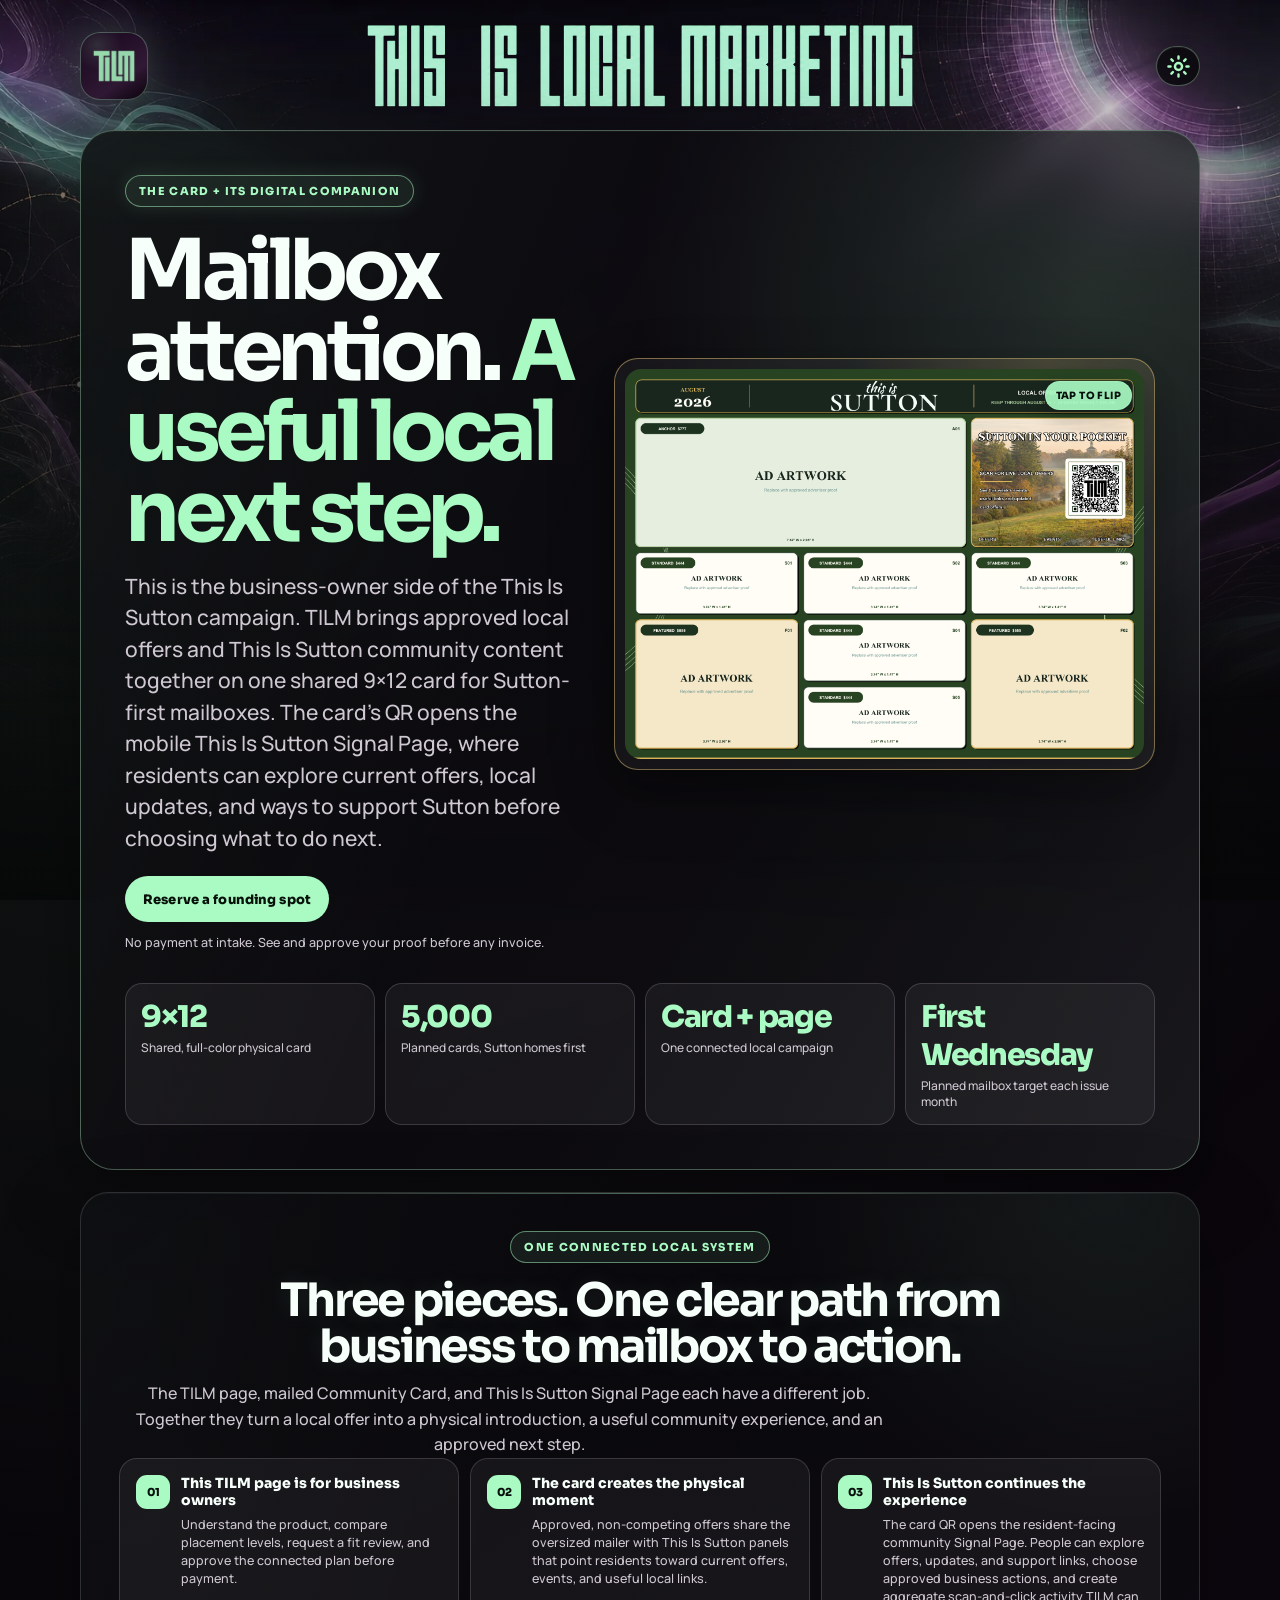
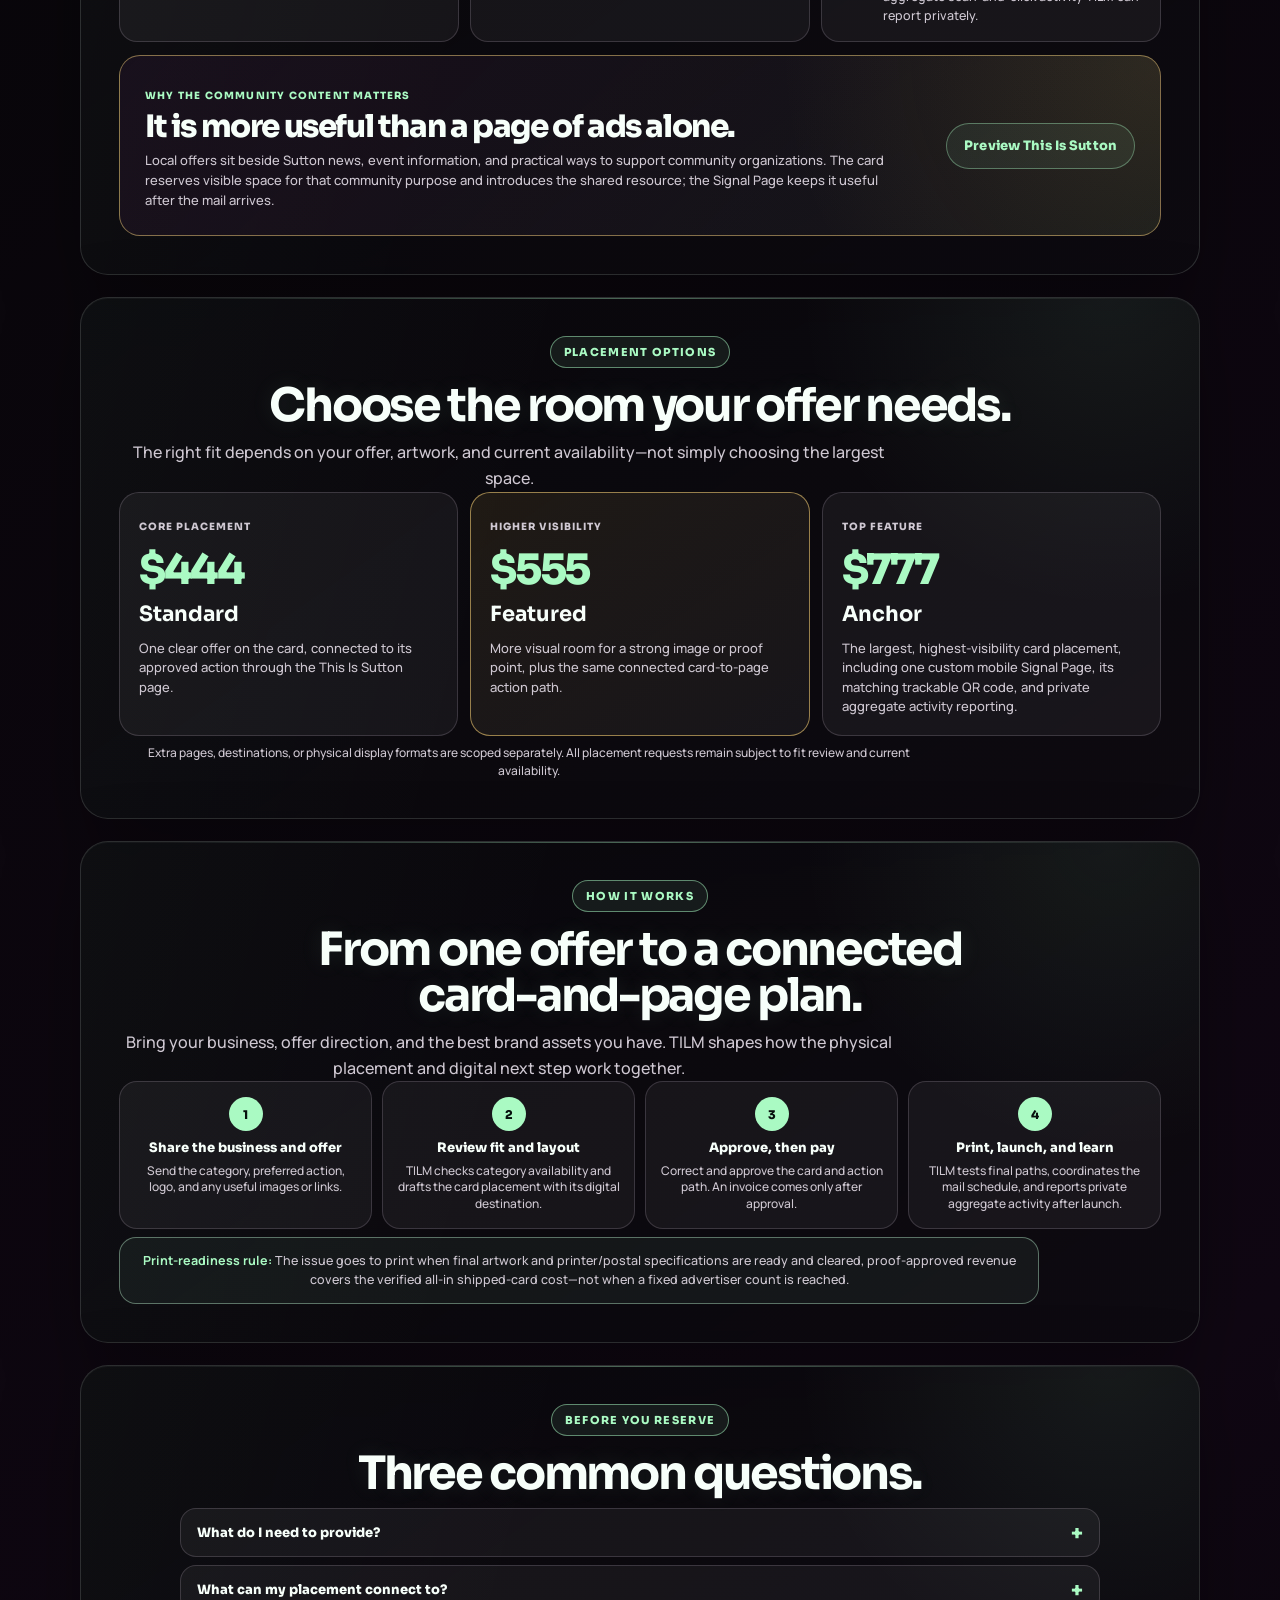
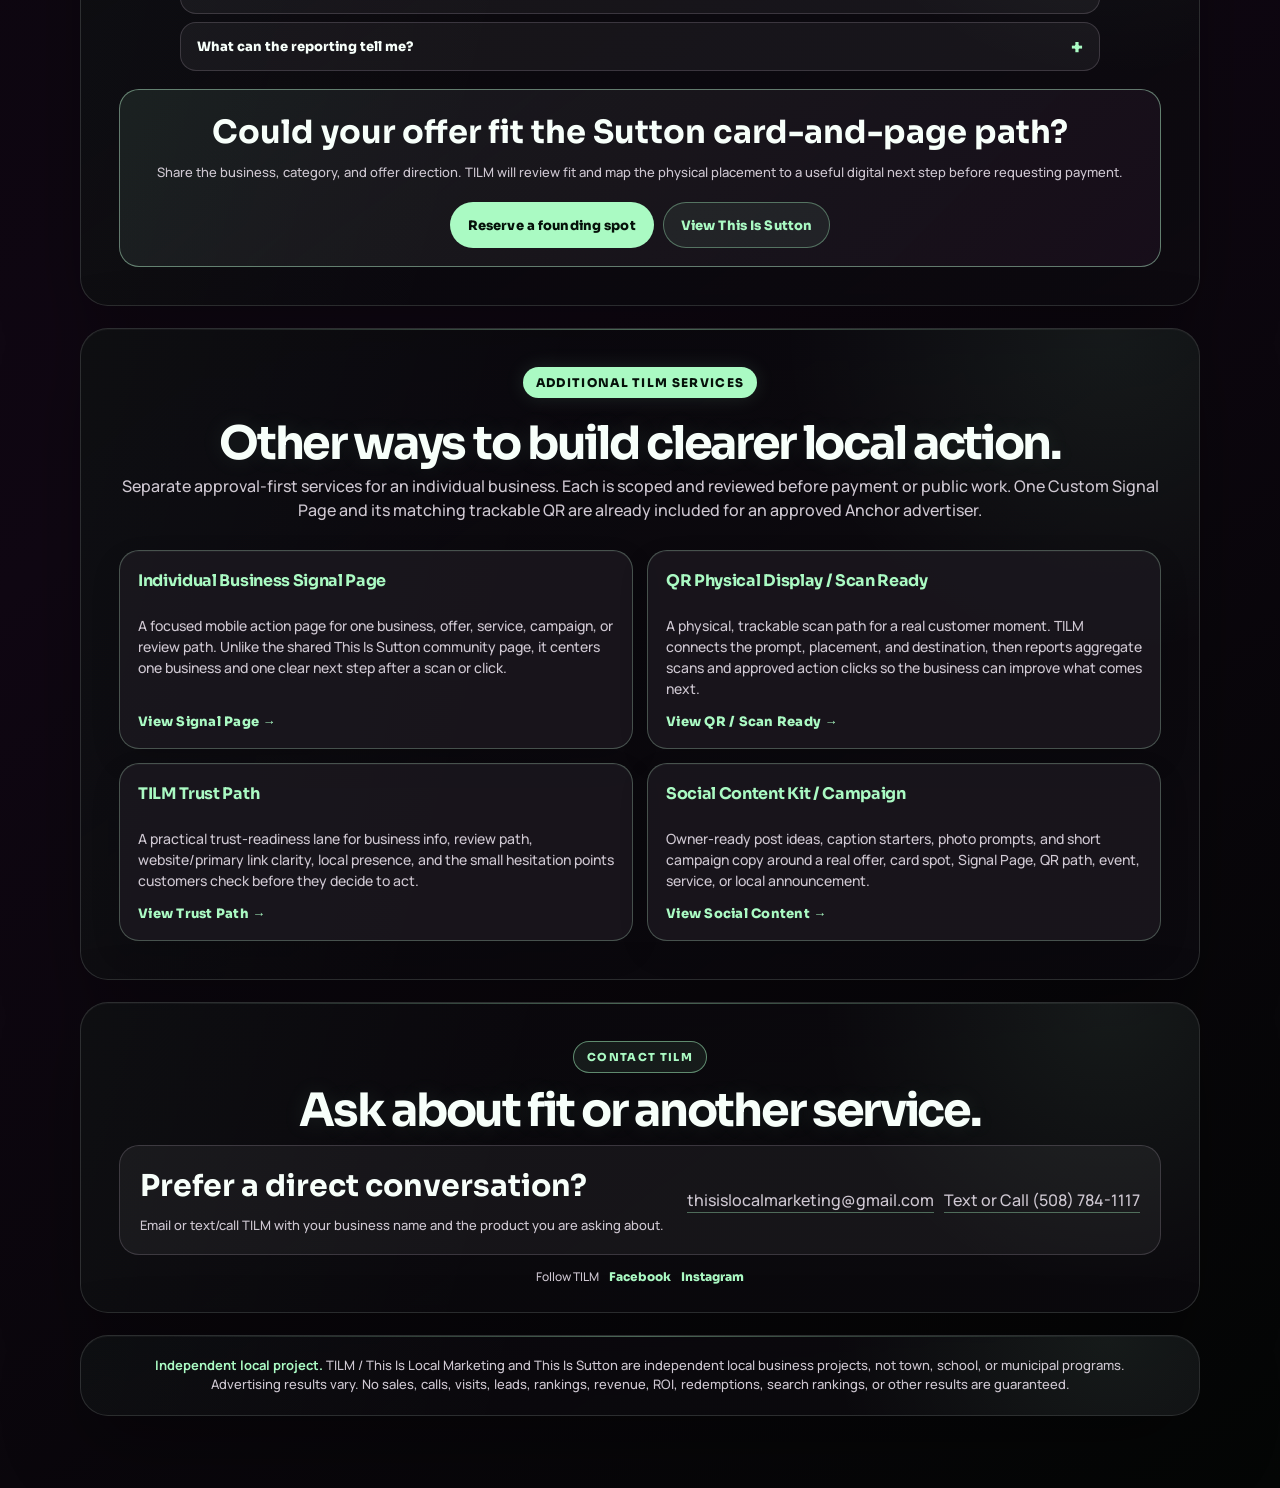
==== commit 24f19432: "Include Signal Page and QR with Anchor" ====
--- a/index.html
+++ b/index.html
@@ -166,10 +166,10 @@
           <span class="tier-count">Top feature</span>
           <strong>$777</strong>
           <h3>Anchor</h3>
-          <p>The strongest card presence, paired with a custom trackable QR path when it fits the approved campaign.</p>
+          <p>The largest, highest-visibility card placement, including one custom mobile Signal Page, its matching trackable QR code, and private aggregate activity reporting.</p>
         </article>
       </div>
-      <p class="tier-note">Placement requests are subject to fit review and current availability. A request does not guarantee acceptance or a specific position.</p>
+      <p class="tier-note">Extra pages, destinations, or physical display formats are scoped separately. All placement requests remain subject to fit review and current availability.</p>
     </section>
 
     <section class="section sales-section" id="process">
@@ -212,7 +212,7 @@
     </section>
 
     <section class="section sales-section" id="products">
-      <div class="section-head"><div><span class="badge">Additional TILM services</span><h2>Other ways to build clearer local action.</h2><p>Separate approval-first services for an individual business. Each is scoped and reviewed before payment or public work.</p></div></div>
+      <div class="section-head"><div><span class="badge">Additional TILM services</span><h2>Other ways to build clearer local action.</h2><p>Separate approval-first services for an individual business. Each is scoped and reviewed before payment or public work. One Custom Signal Page and its matching trackable QR are already included for an approved Anchor advertiser.</p></div></div>
       <div class="grid-2">
         <a class="card feature service-card" href="services/signal-page/"><b>Individual Business Signal Page</b><span>A focused mobile action page for one business, offer, service, campaign, or review path. Unlike the shared This Is Sutton community page, it centers one business and one clear next step after a scan or click.</span><em class="service-cta">View Signal Page →</em></a>
         <a class="card service-card" href="services/qr-scan-ready/"><b>QR Physical Display / Scan Ready</b><span>A physical, trackable scan path for a real customer moment. TILM connects the prompt, placement, and destination, then reports aggregate scans and approved action clicks so the business can improve what comes next.</span><em class="service-cta">View QR / Scan Ready →</em></a>
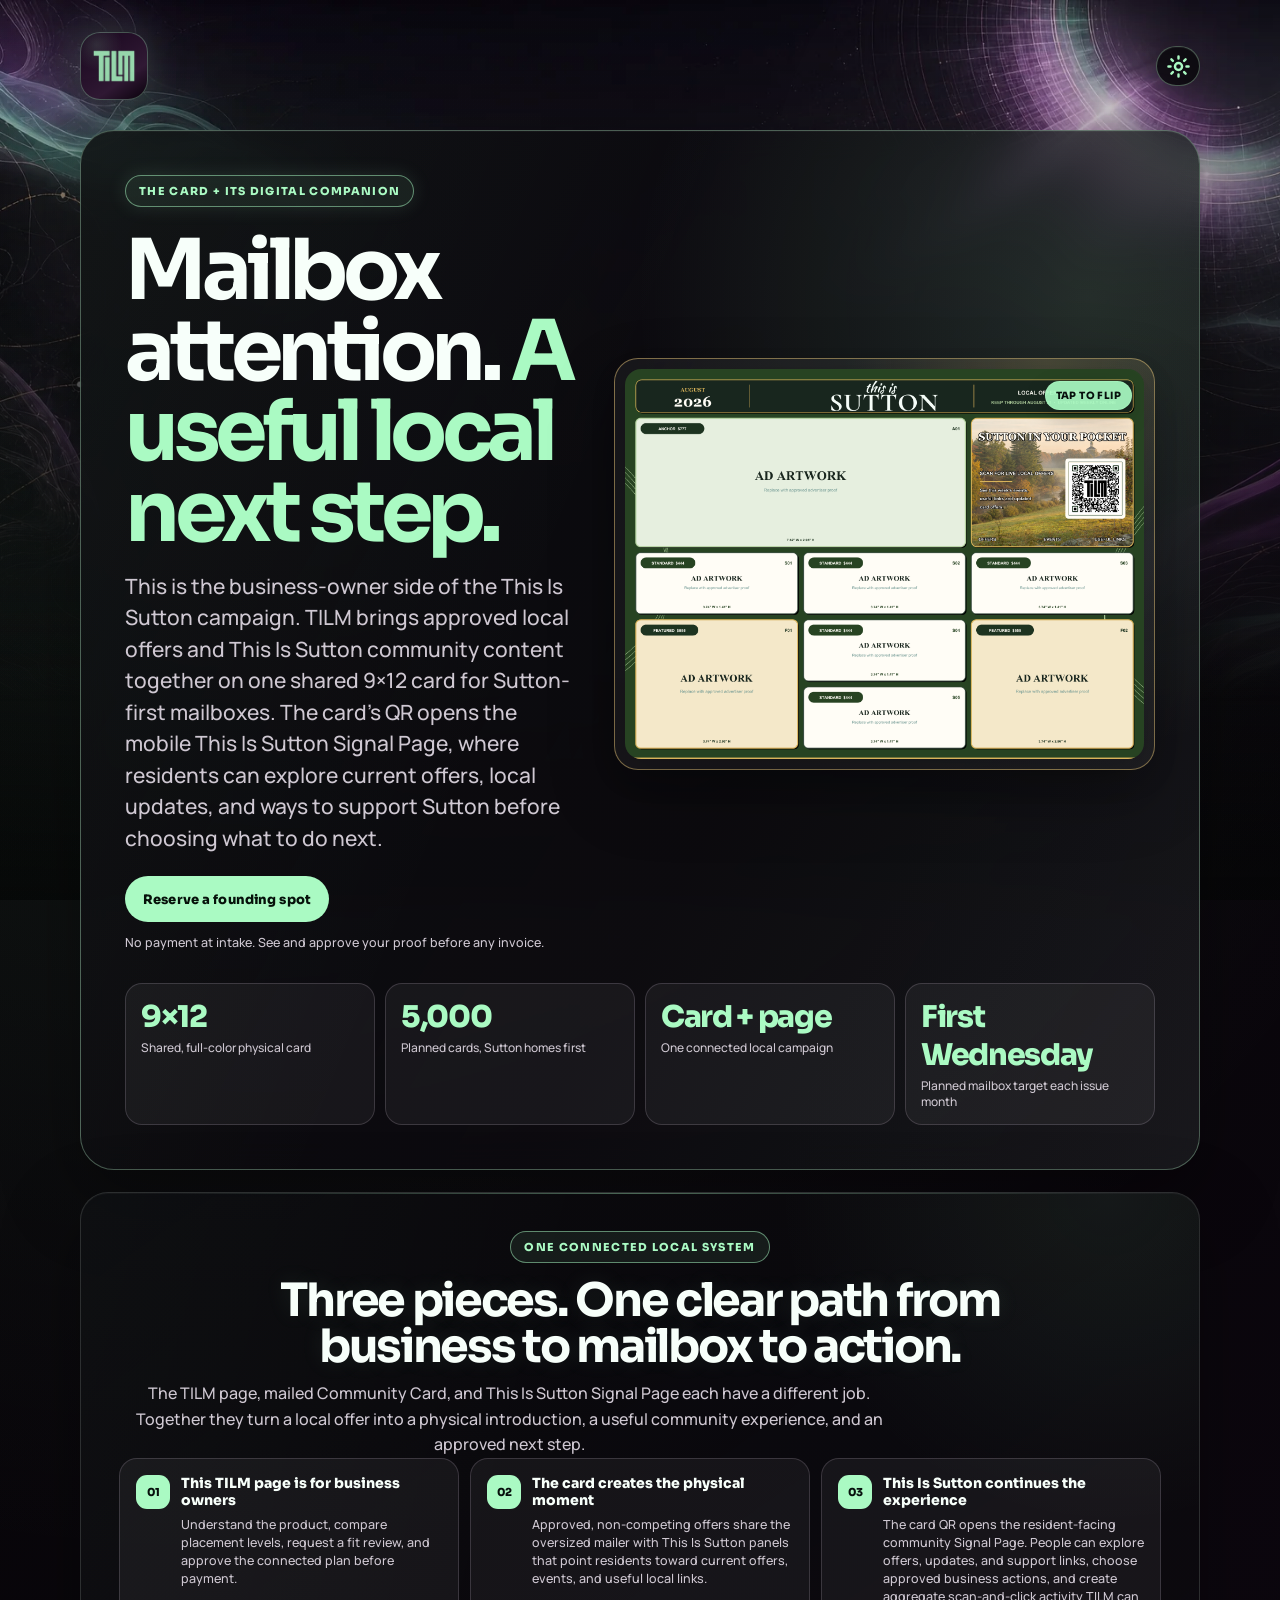
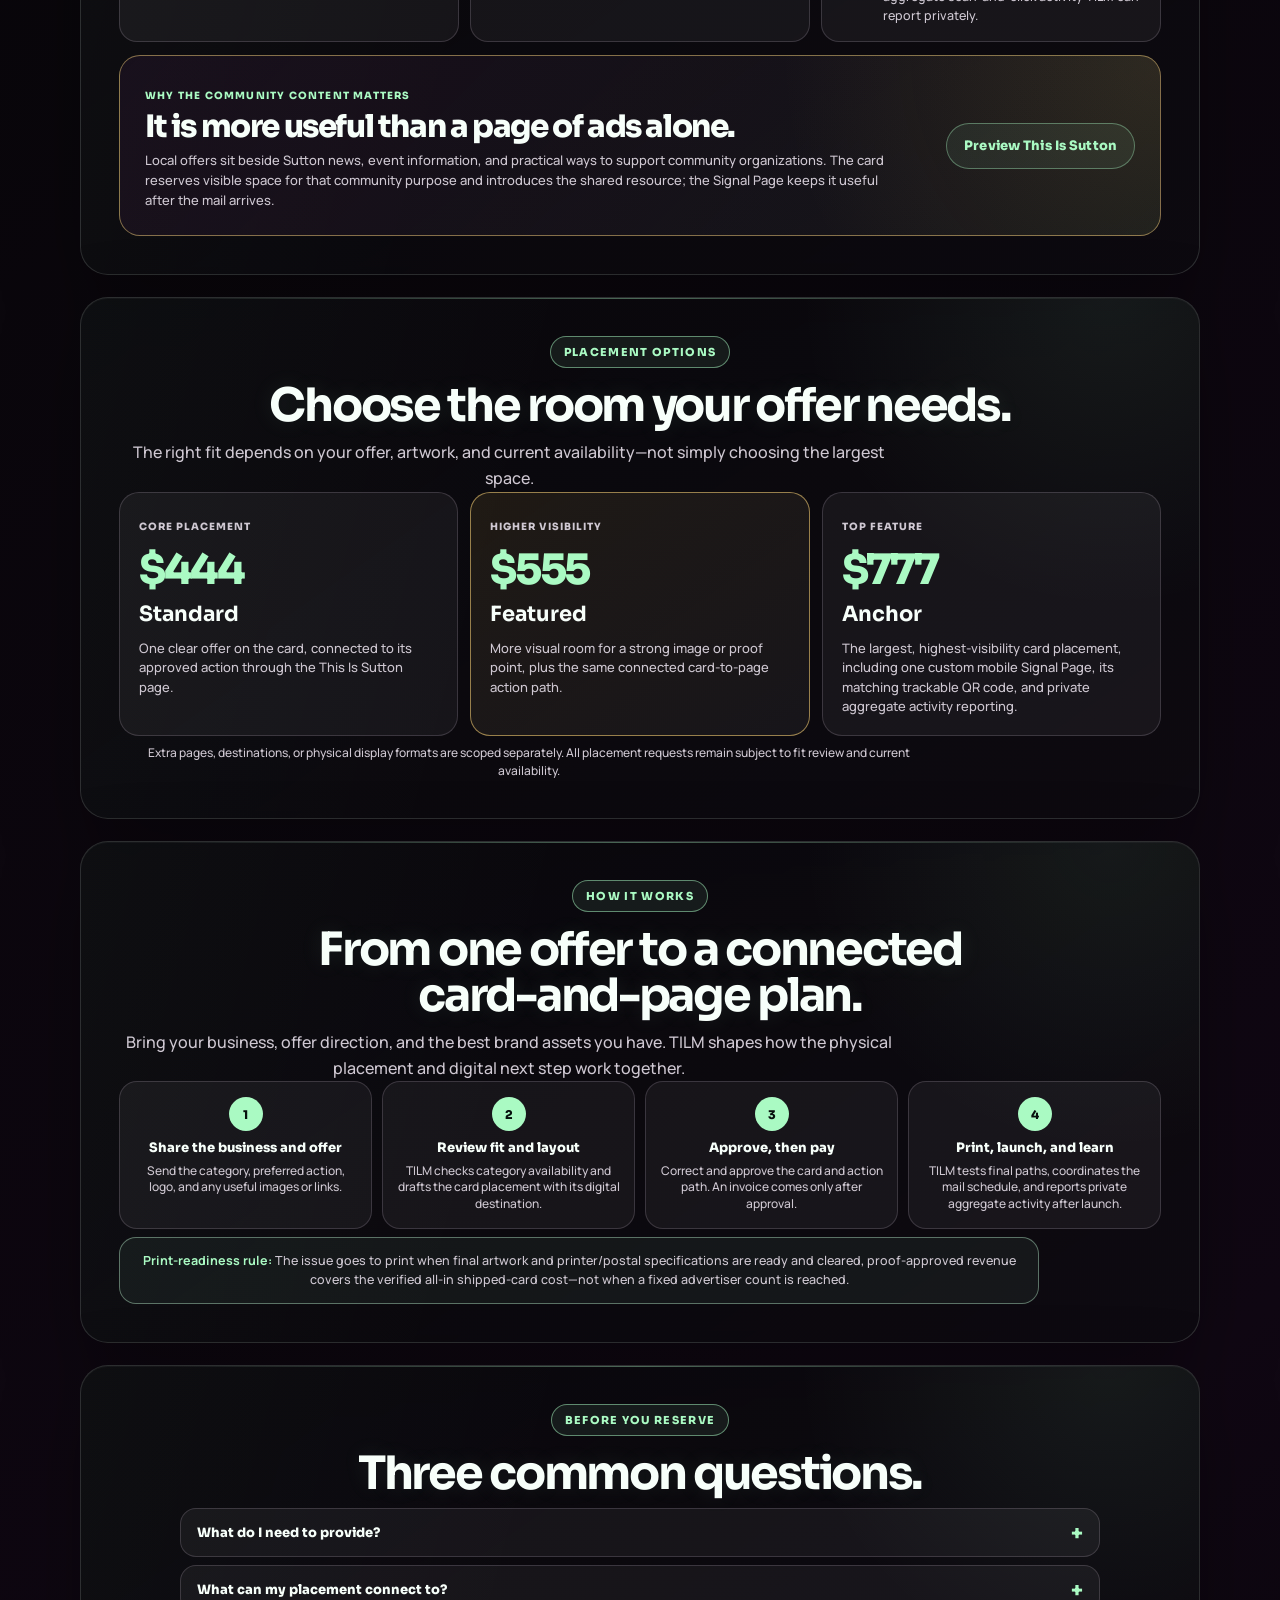
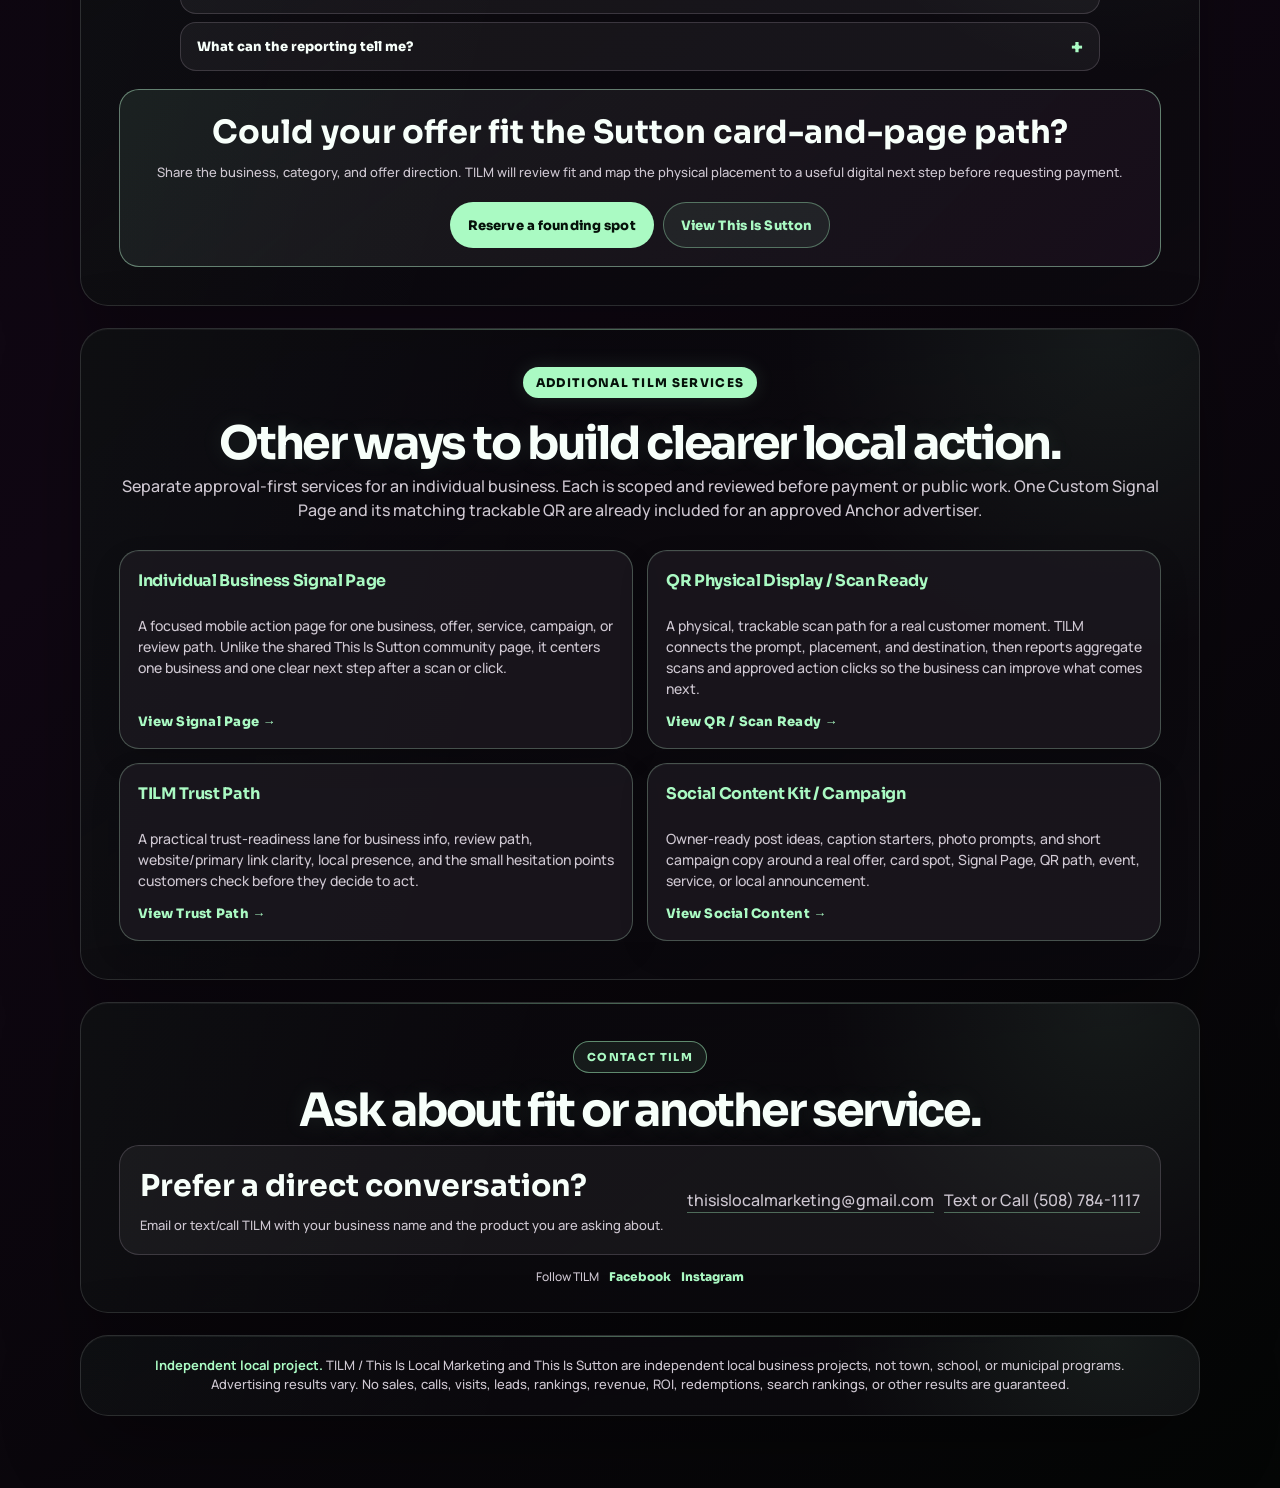
==== commit a550074e: "Fix TILM wordmark spacing" ====
--- a/index.html
+++ b/index.html
@@ -95,7 +95,7 @@
   <main class="wrap">
     <nav class="nav" aria-label="Page controls">
       <div class="brand"><div class="logo" aria-label="Mint TILM logo"><img src="assets/brand/tilm-logo-mint-square-web-2026-07-05.png" alt="Mint TILM logo" width="900" height="900" /></div></div>
-      <div class="brand-title"><img src="assets/brand/tilm-full-wordmark-transparent-v2-2026-07-13.png" alt="This Is Local Marketing"></div>
+      <div class="brand-title"><img src="assets/brand/tilm-full-wordmark-spacing-fixed-v3-2026-07-27.svg" alt="This Is Local Marketing"></div>
       <div class="nav-actions"><button class="toggle" id="modeToggle" type="button" aria-label="Switch to light mode" title="Switch to light mode"><span class="mode-icon" aria-hidden="true">☼</span></button></div>
     </nav>
 
--- a/assets/brand/backgrounds/tilm-premium-system-v1.css
+++ b/assets/brand/backgrounds/tilm-premium-system-v1.css
@@ -460,6 +460,11 @@
     -webkit-backdrop-filter: blur(10px) saturate(108%);
     backdrop-filter: blur(10px) saturate(108%);
   }
+}
+
+/* Use the spacing-corrected shared wordmark on every TILM header. */
+.tilm-page .brand-title img {
+  content: url("../tilm-full-wordmark-spacing-fixed-v3-2026-07-27.svg");
 }
 
 @media (prefers-reduced-motion: reduce) {
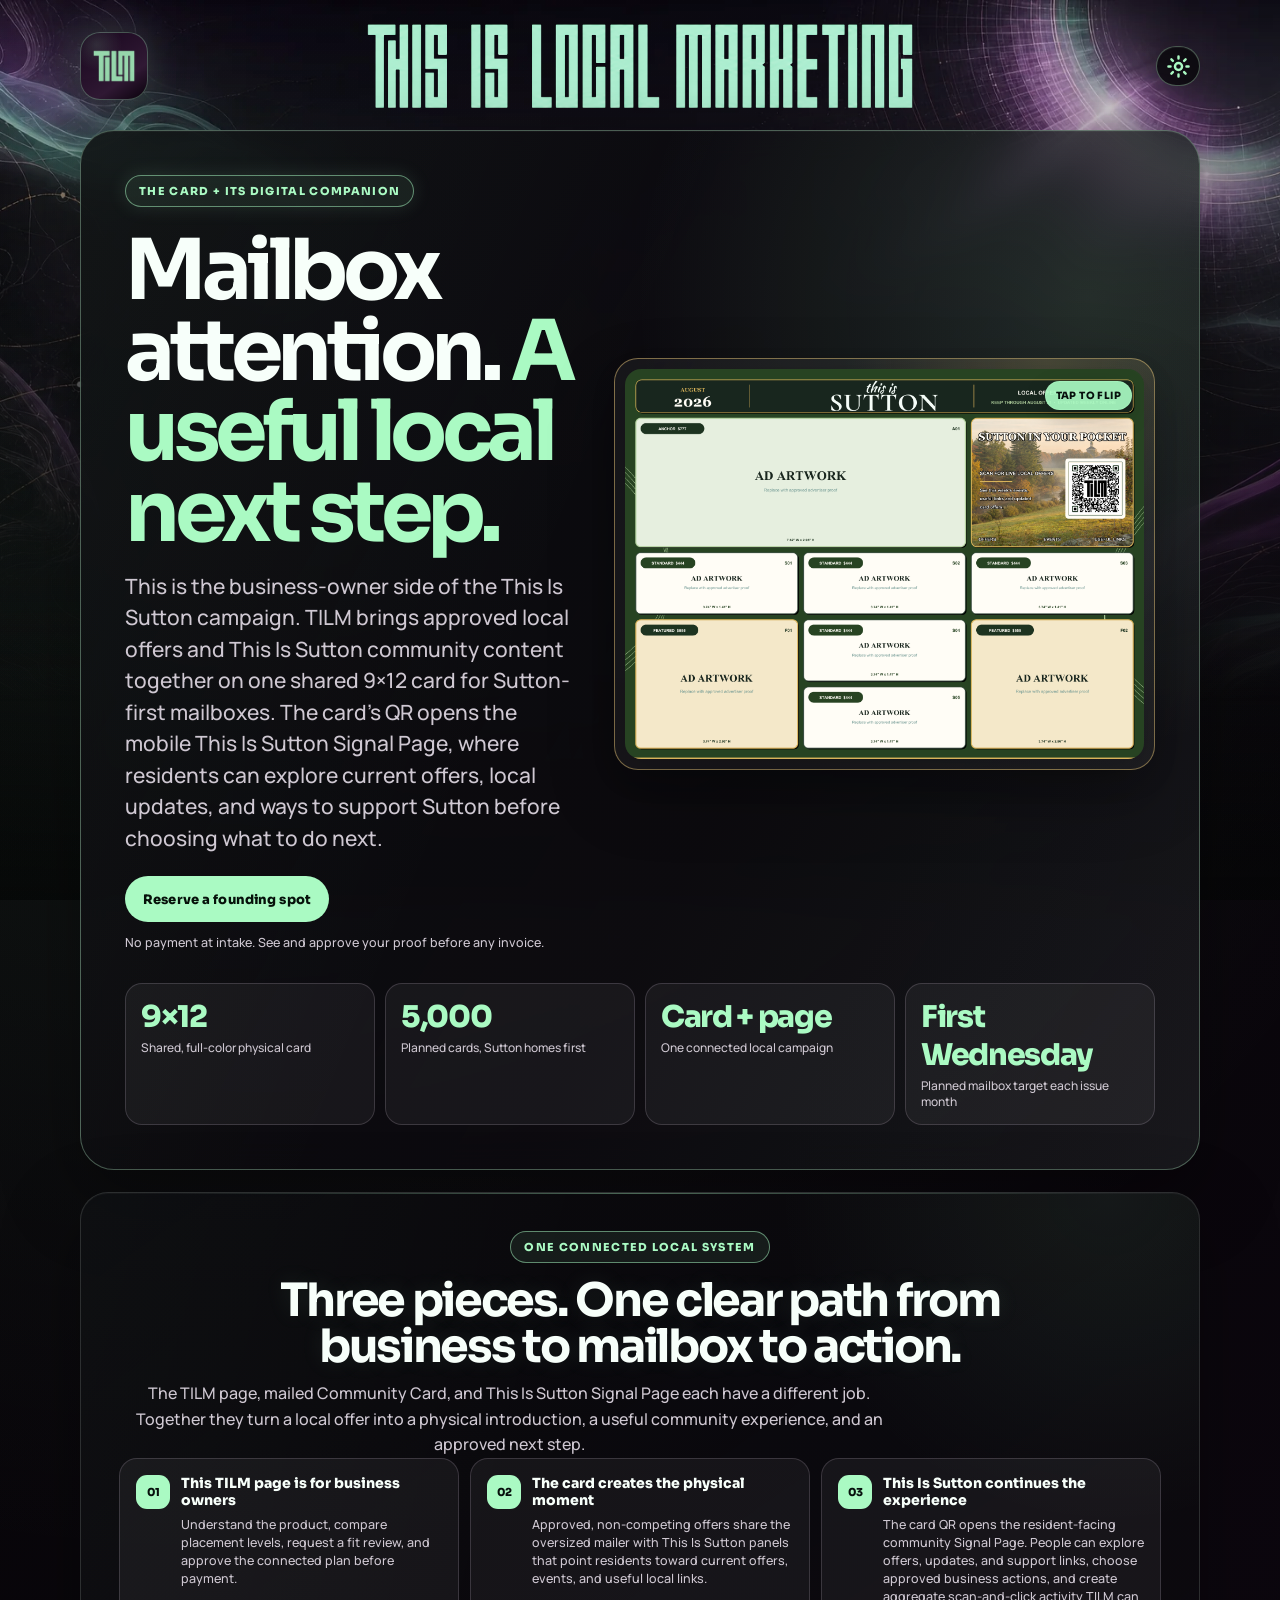
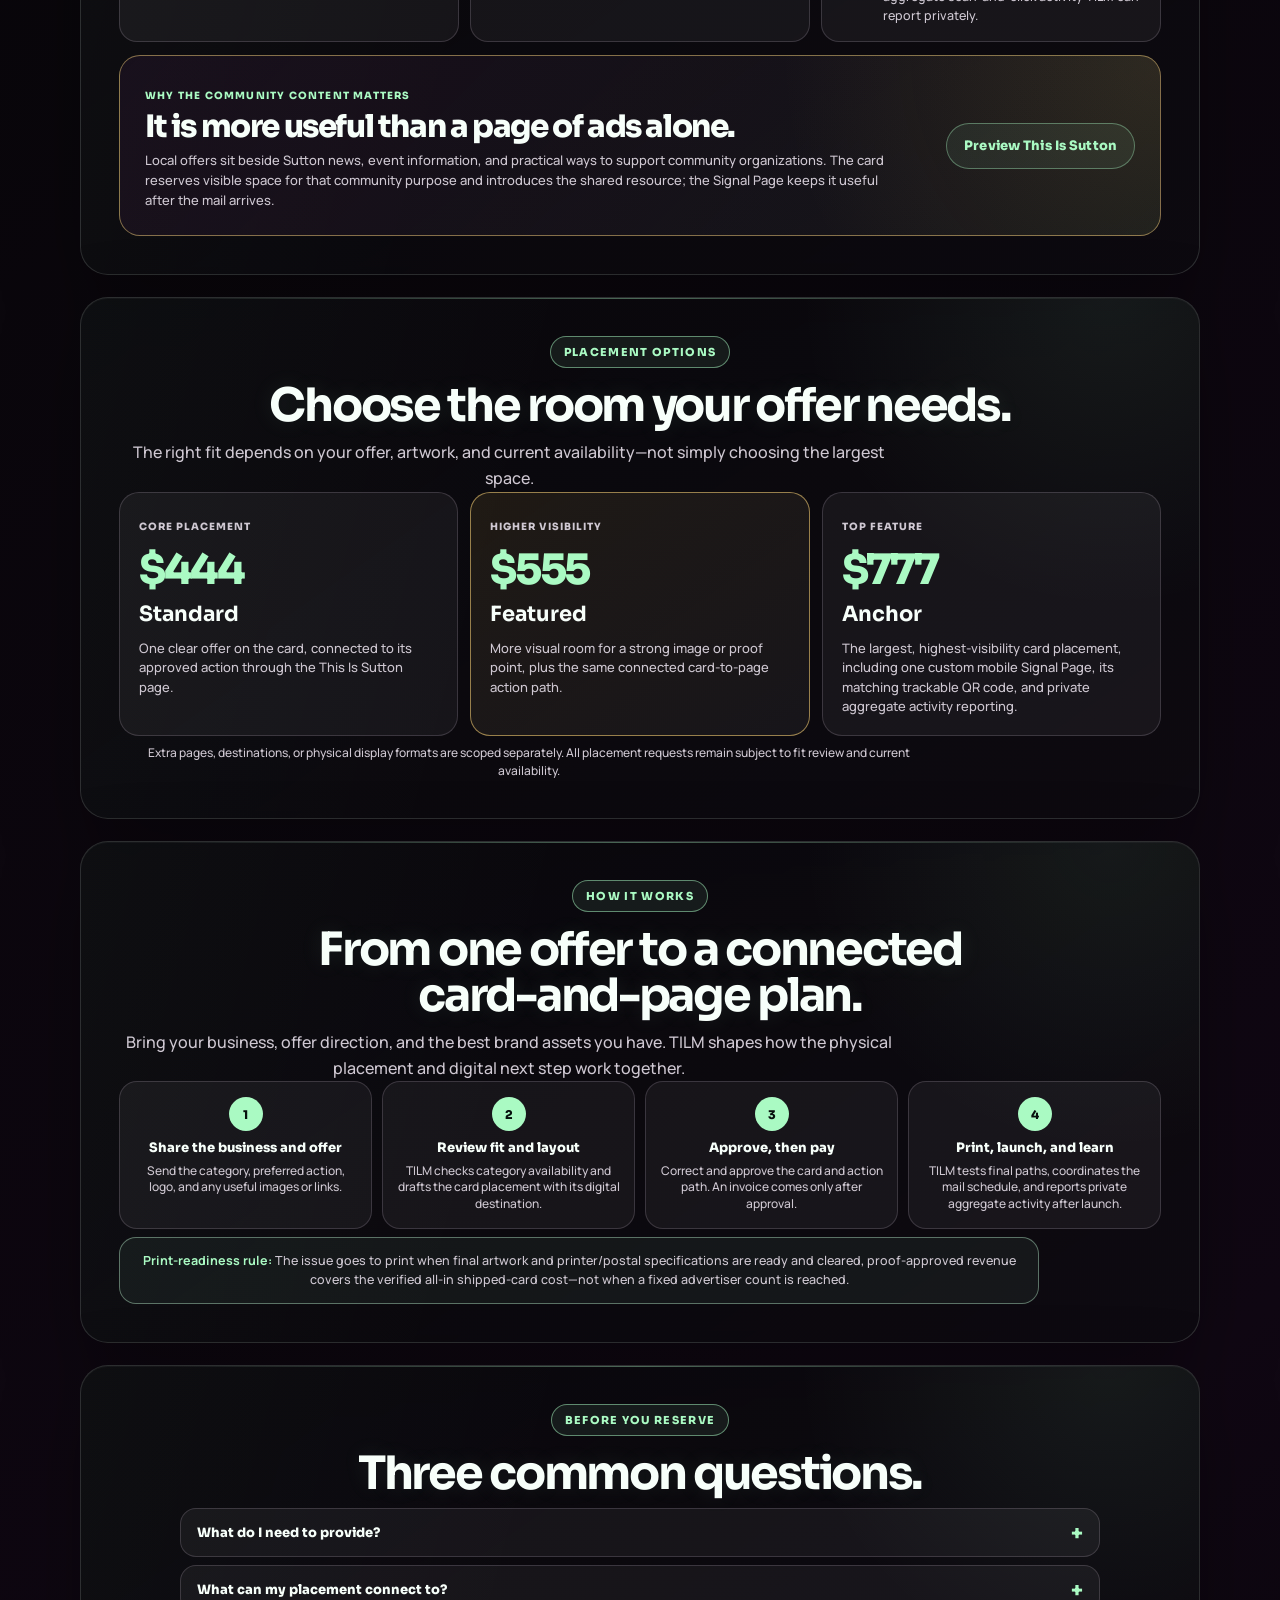
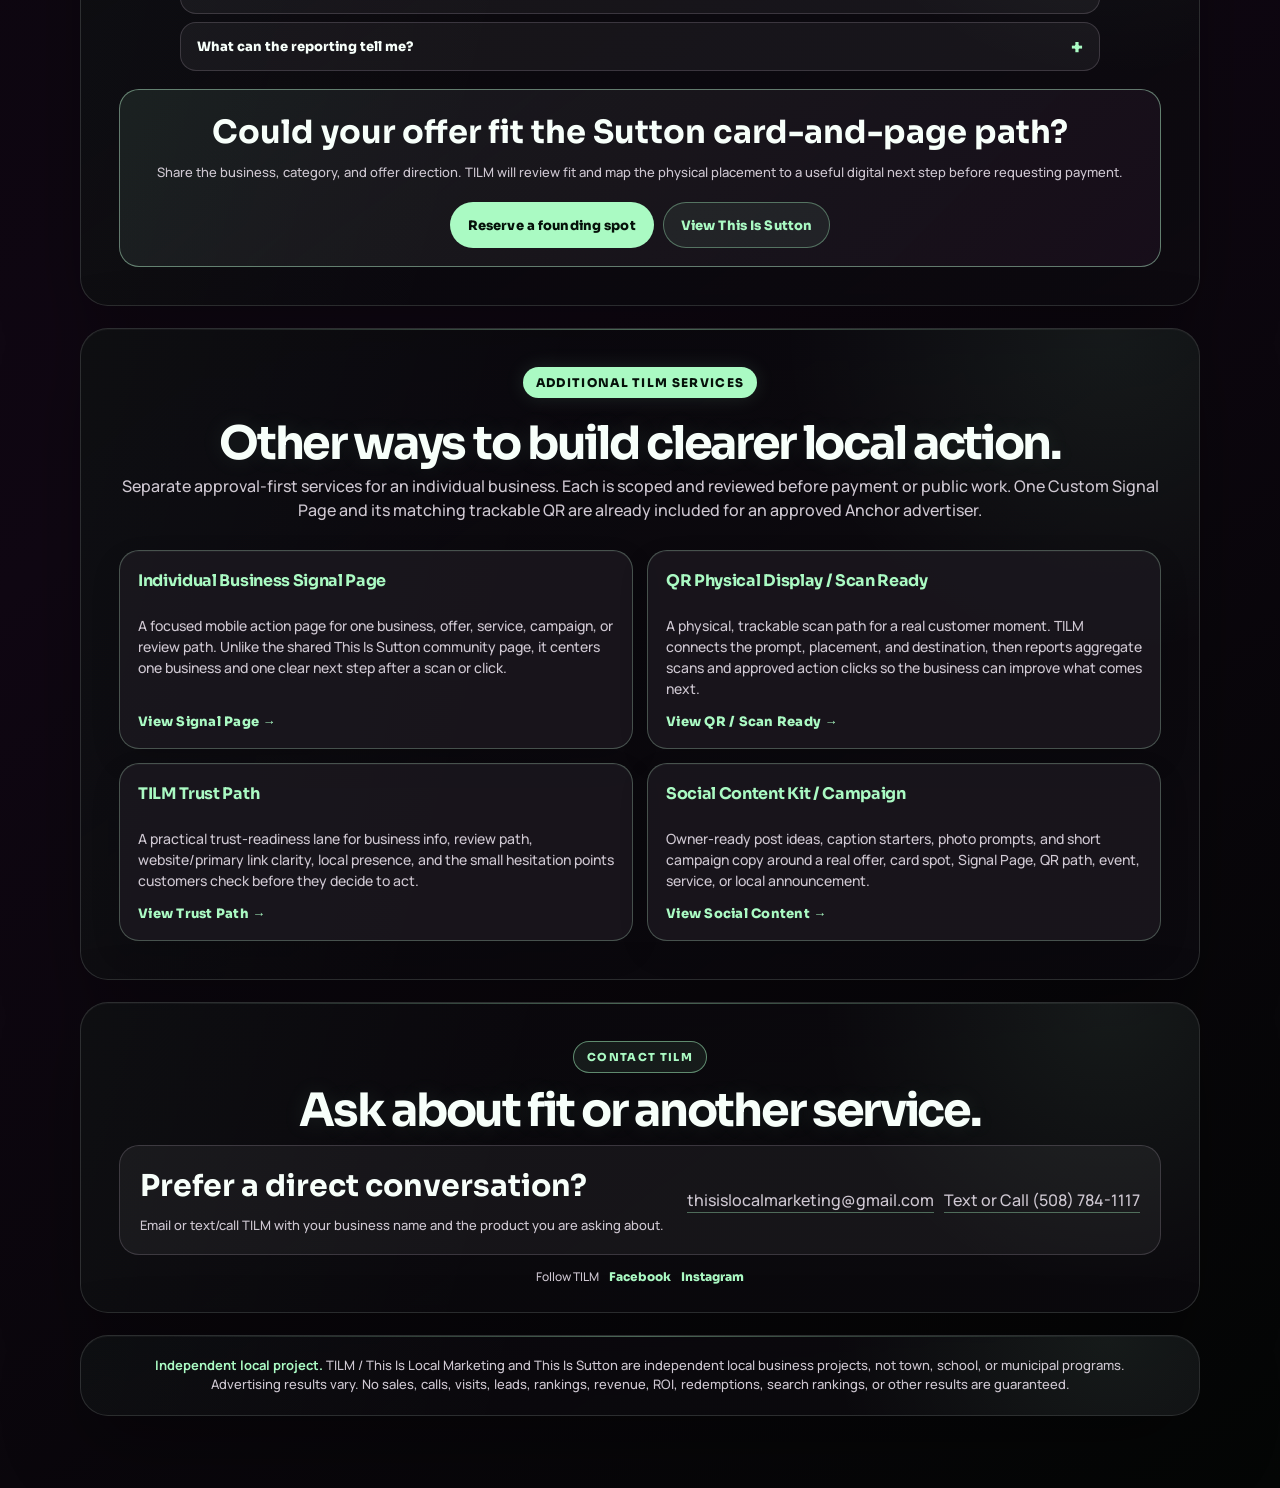
==== commit fdd5e9bd: "Flatten corrected TILM wordmark for reliable display" ====
--- a/index.html
+++ b/index.html
@@ -95,7 +95,7 @@
   <main class="wrap">
     <nav class="nav" aria-label="Page controls">
       <div class="brand"><div class="logo" aria-label="Mint TILM logo"><img src="assets/brand/tilm-logo-mint-square-web-2026-07-05.png" alt="Mint TILM logo" width="900" height="900" /></div></div>
-      <div class="brand-title"><img src="assets/brand/tilm-full-wordmark-spacing-fixed-v3-2026-07-27.svg" alt="This Is Local Marketing"></div>
+      <div class="brand-title"><img src="assets/brand/tilm-full-wordmark-spacing-fixed-v4-2026-07-27.png" alt="This Is Local Marketing"></div>
       <div class="nav-actions"><button class="toggle" id="modeToggle" type="button" aria-label="Switch to light mode" title="Switch to light mode"><span class="mode-icon" aria-hidden="true">☼</span></button></div>
     </nav>
 
--- a/assets/brand/backgrounds/tilm-premium-system-v1.css
+++ b/assets/brand/backgrounds/tilm-premium-system-v1.css
@@ -464,7 +464,7 @@
 
 /* Use the spacing-corrected shared wordmark on every TILM header. */
 .tilm-page .brand-title img {
-  content: url("../tilm-full-wordmark-spacing-fixed-v3-2026-07-27.svg");
+  content: url("../tilm-full-wordmark-spacing-fixed-v4-2026-07-27.png");
 }
 
 @media (prefers-reduced-motion: reduce) {
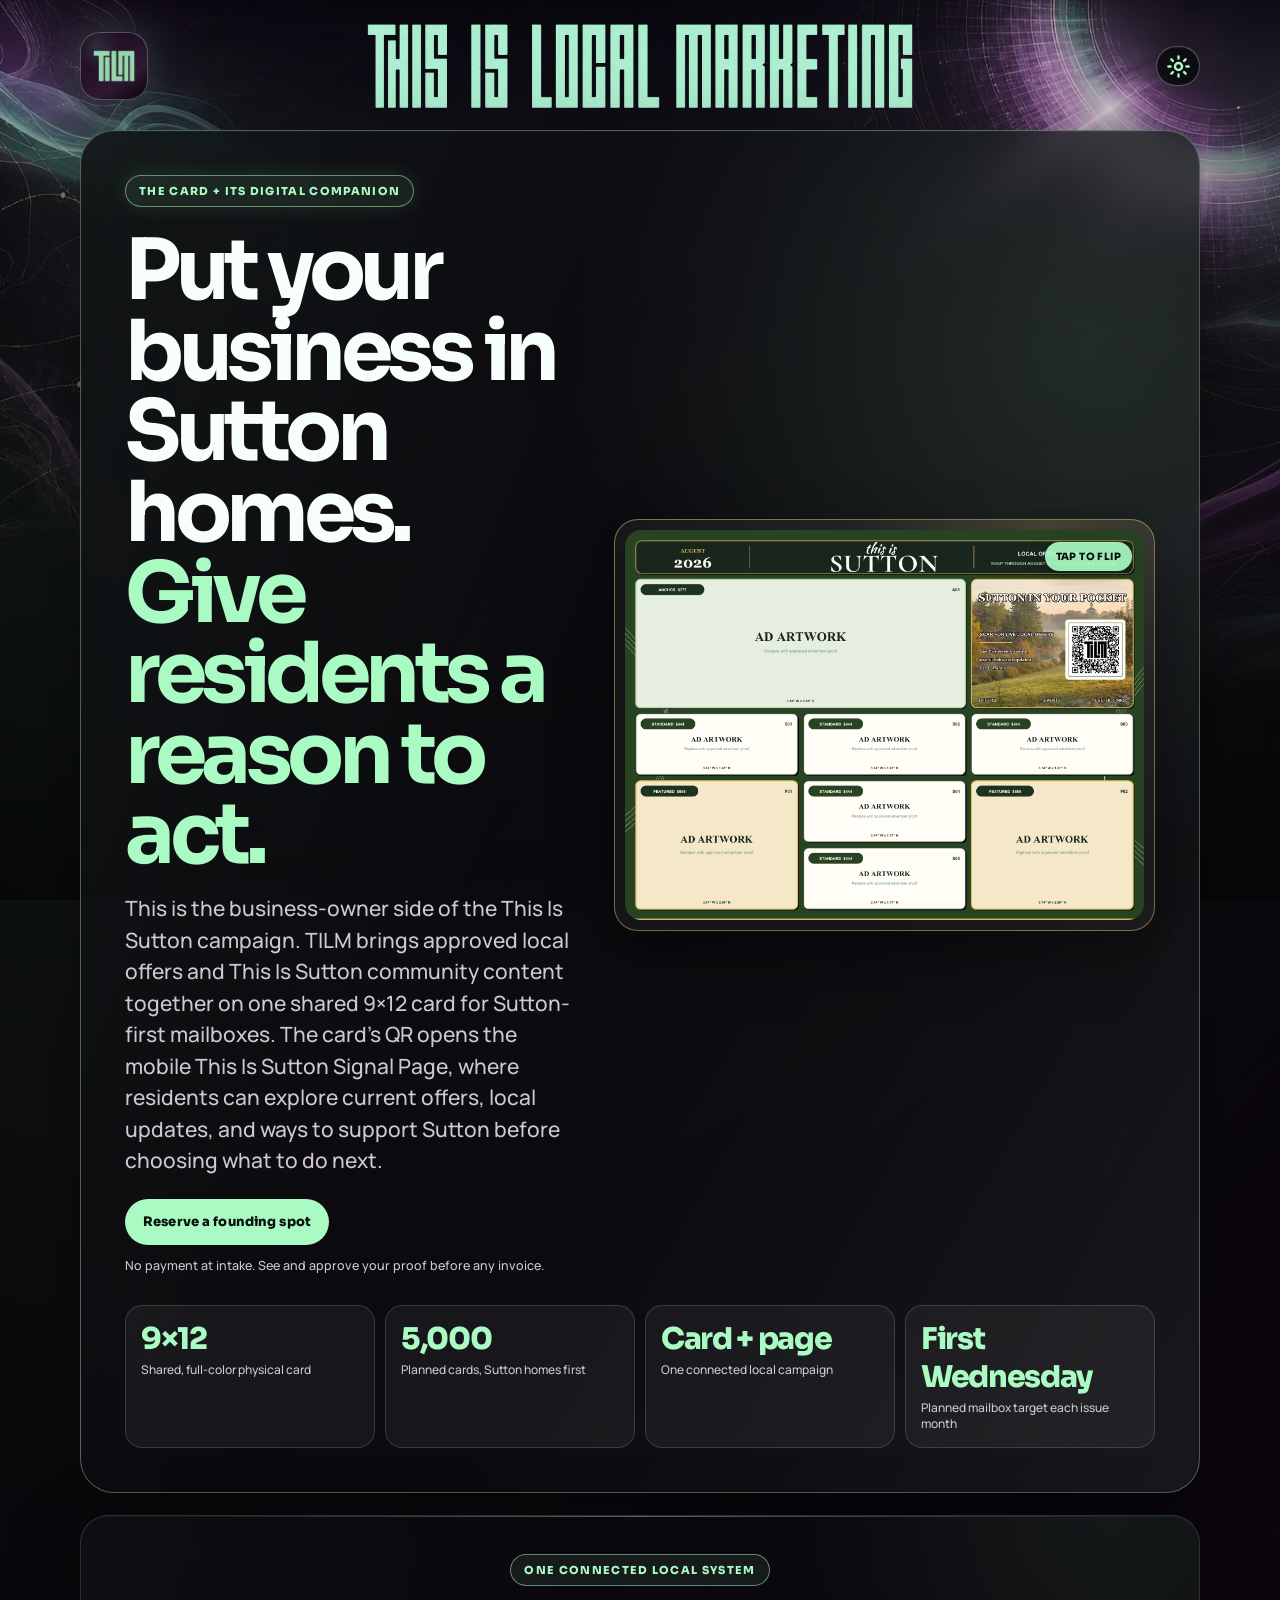
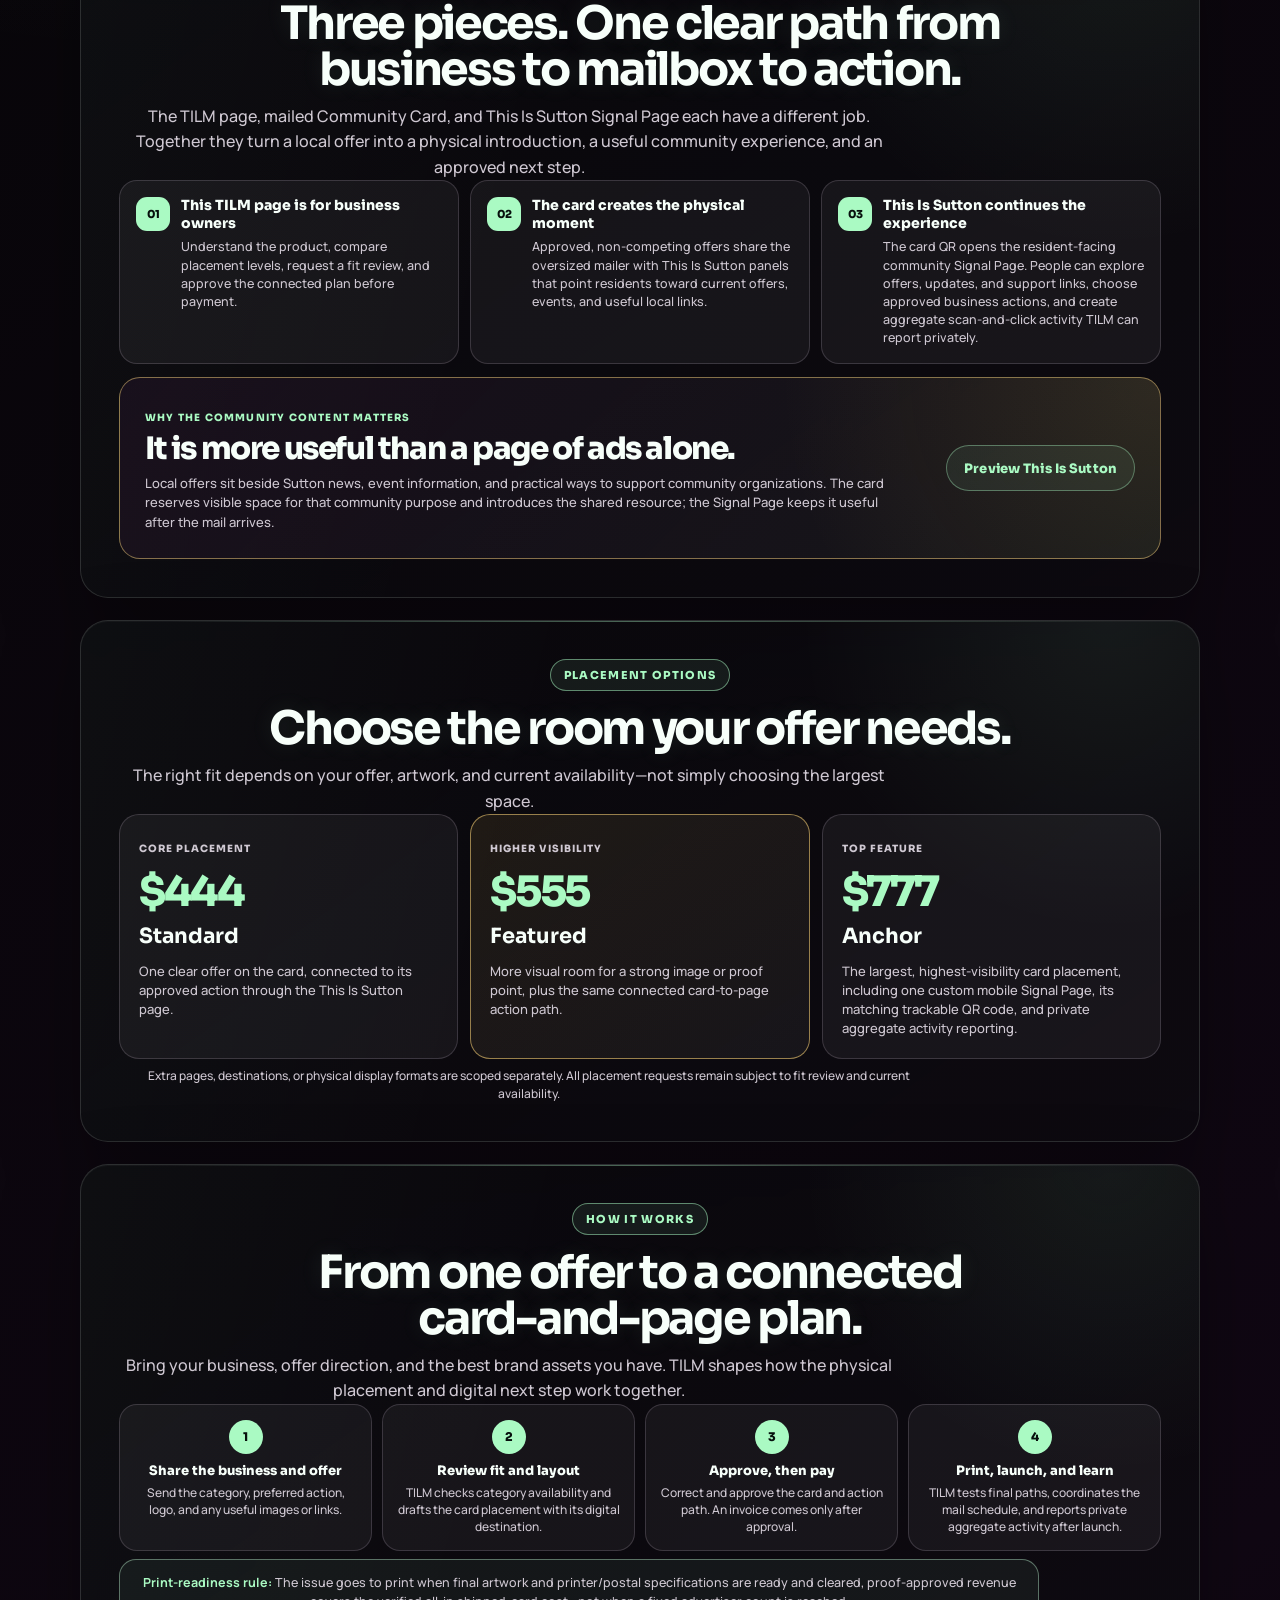
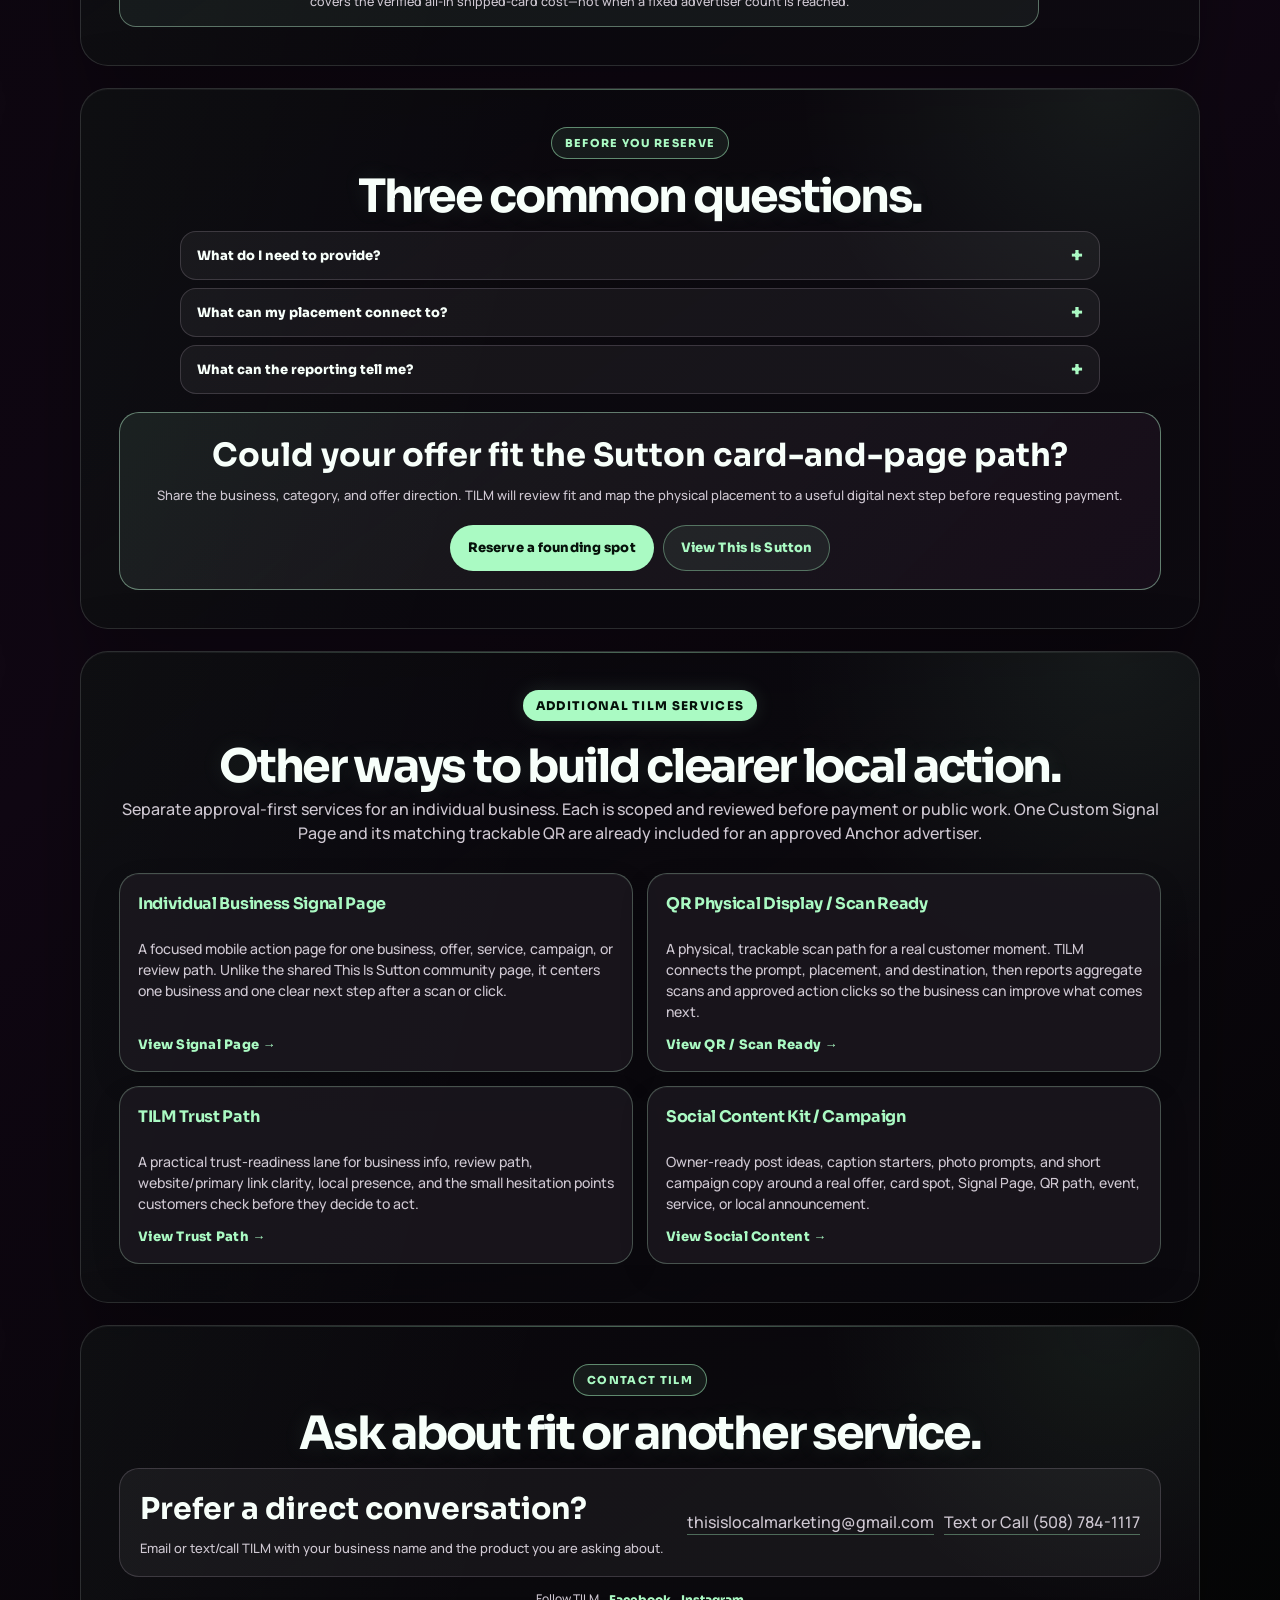
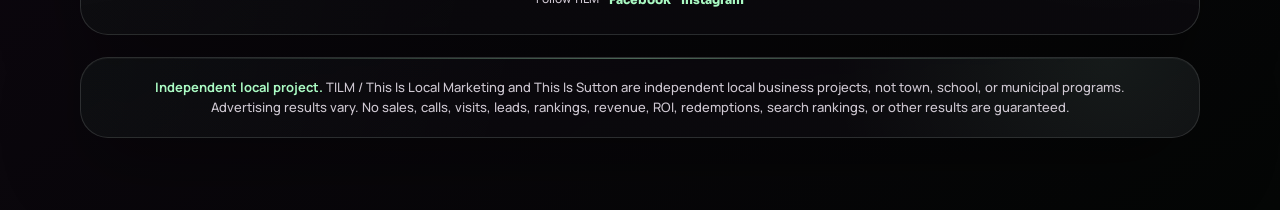
==== commit 413ce6b2: "Clarify TILM hero message" ====
--- a/index.html
+++ b/index.html
@@ -90,7 +90,7 @@
 <link rel="preload" as="image" href="assets/brand/backgrounds/tilm-bg-mobile-signal-network-dark-2026-07-16.webp" type="image/webp" media="(max-width: 700px)">
   <link rel="stylesheet" href="assets/brand/backgrounds/tilm-premium-system-v1.css">
   <link rel="stylesheet" href="assets/brand/backgrounds/tilm-main-community-card-v1.css">
-</head>
+<style id="tilm-wordmark-cache-reset">.tilm-page .brand-title img{content:normal!important}</style></head>
 <body class="tilm-page tilm-page-main">
   <main class="wrap">
     <nav class="nav" aria-label="Page controls">
@@ -102,7 +102,7 @@
     <section class="hero sales-hero" aria-labelledby="hero-title">
       <div class="sales-copy">
         <span class="badge">The card + its digital companion</span>
-        <h1 id="hero-title">Mailbox attention. <em>A useful local next step.</em></h1>
+        <h1 id="hero-title">Put your business in Sutton homes. <em>Give residents a reason to act.</em></h1>
         <p class="lead">This is the business-owner side of the This Is Sutton campaign. TILM brings approved local offers and This Is Sutton community content together on one shared 9×12 card for Sutton-first mailboxes. The card’s QR opens the mobile This Is Sutton Signal Page, where residents can explore current offers, local updates, and ways to support Sutton before choosing what to do next.</p>
         <div class="hero-actions">
           <a class="sales-button primary" href="https://docs.google.com/forms/d/e/1FAIpQLSdHepFKXU30rinx8aT_w94Xa5g8POqrdkYuu0Fn06JJw9cvgw/viewform" target="_blank" rel="noopener">Reserve a founding spot</a>
--- a/assets/brand/backgrounds/tilm-premium-system-v1.css
+++ b/assets/brand/backgrounds/tilm-premium-system-v1.css
@@ -460,11 +460,6 @@
     -webkit-backdrop-filter: blur(10px) saturate(108%);
     backdrop-filter: blur(10px) saturate(108%);
   }
-}
-
-/* Use the spacing-corrected shared wordmark on every TILM header. */
-.tilm-page .brand-title img {
-  content: url("../tilm-full-wordmark-spacing-fixed-v4-2026-07-27.png");
 }
 
 @media (prefers-reduced-motion: reduce) {
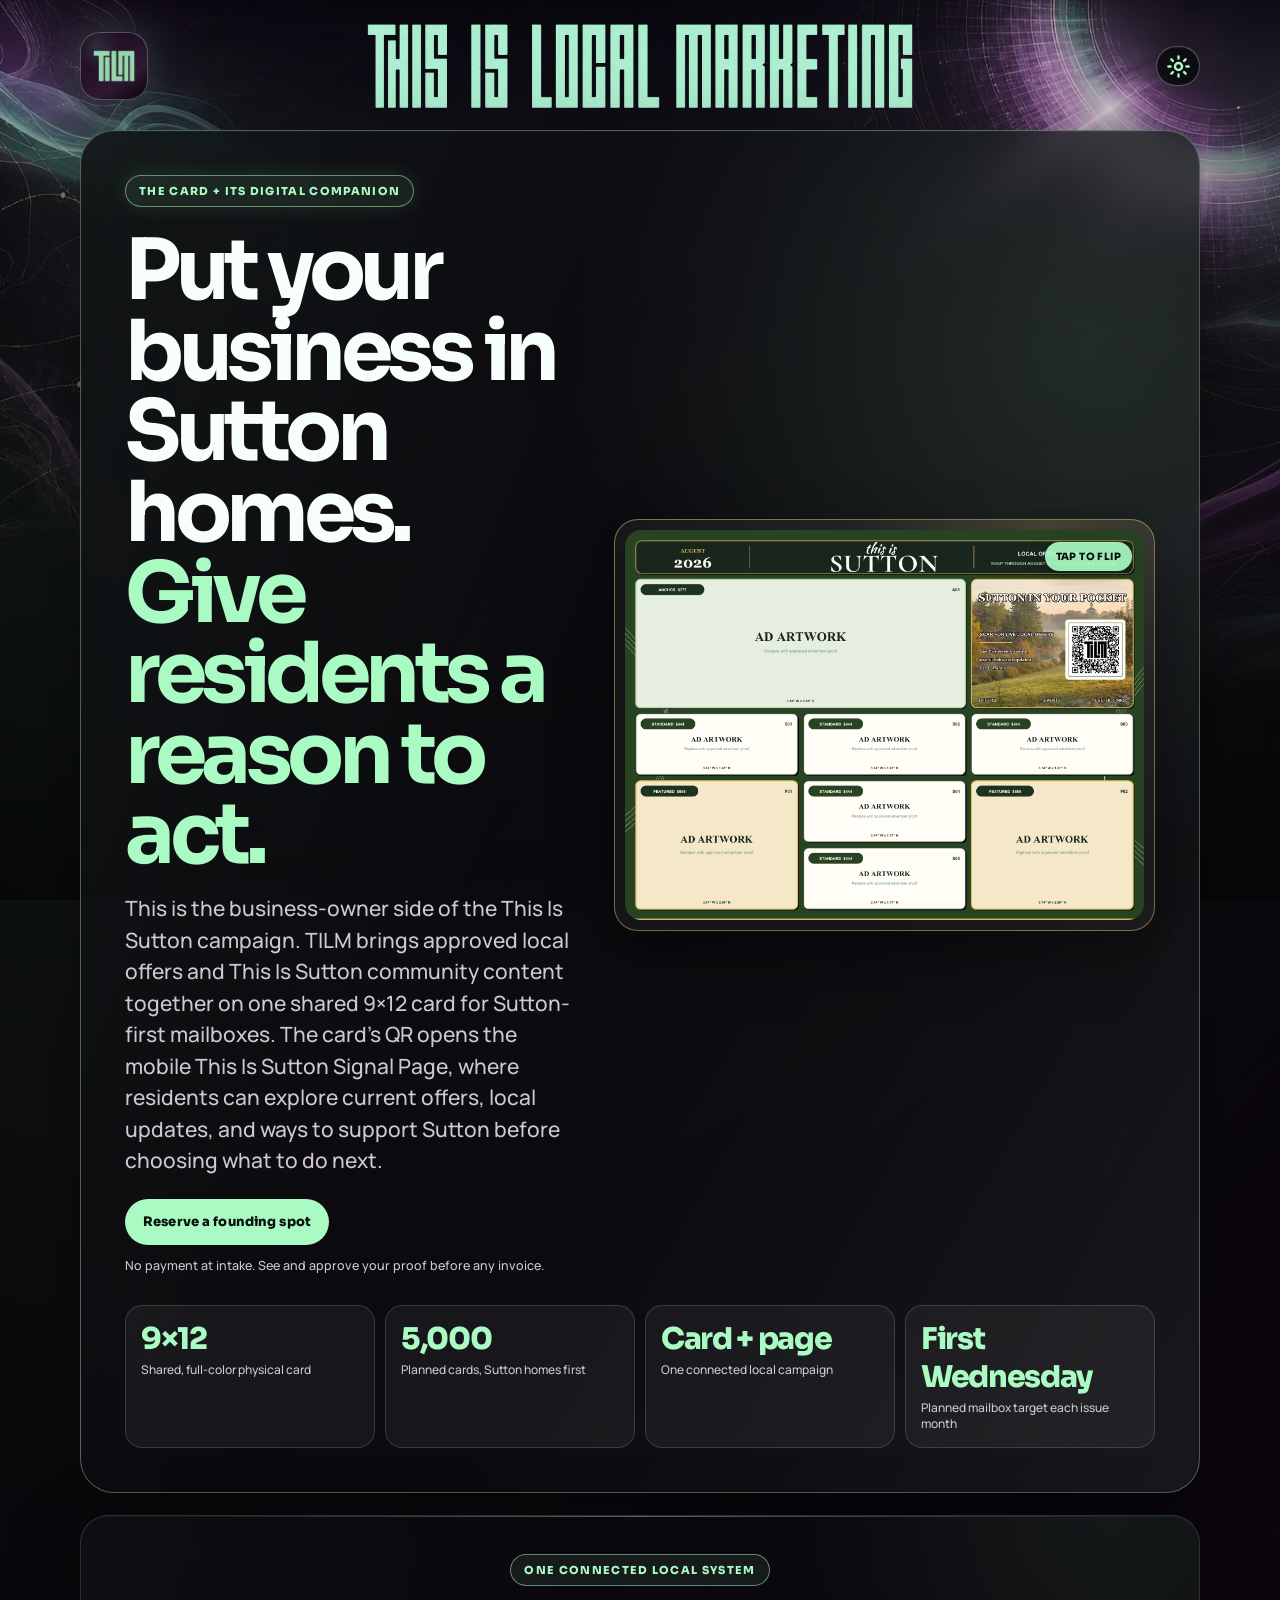
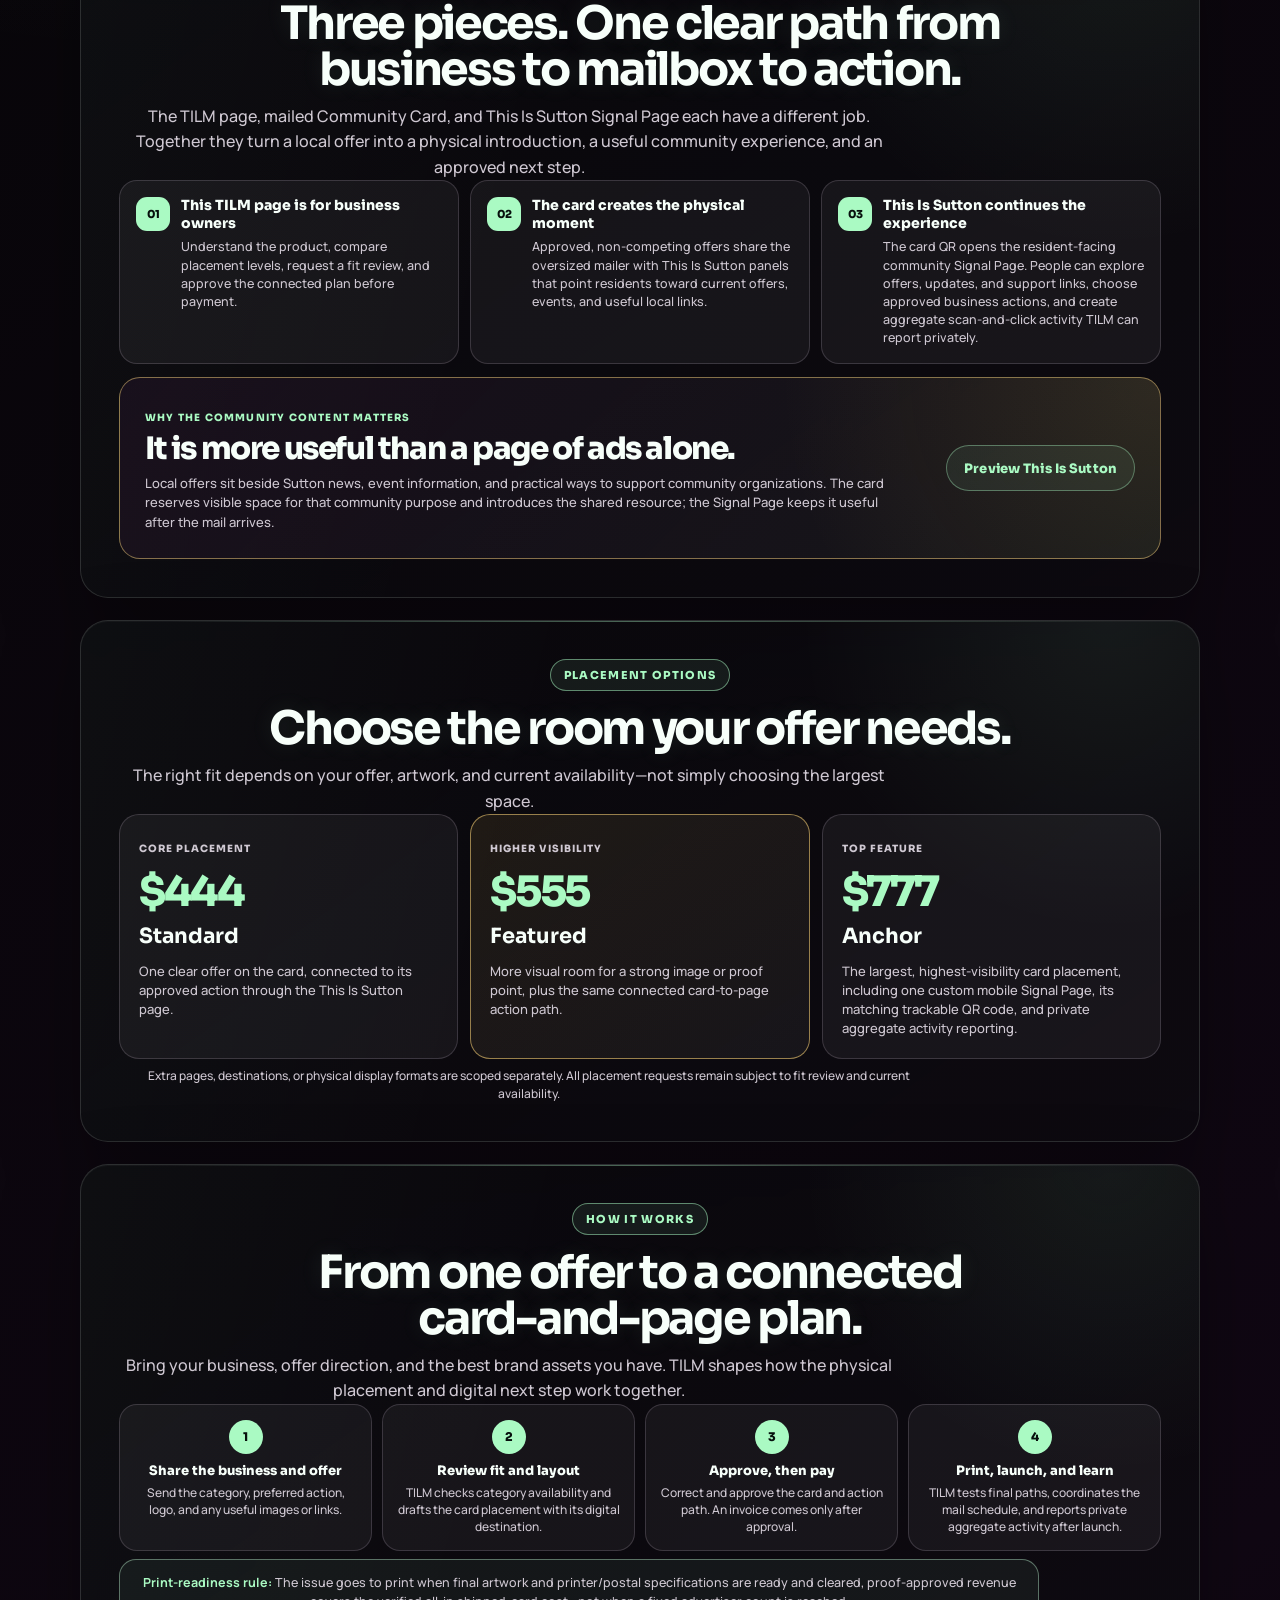
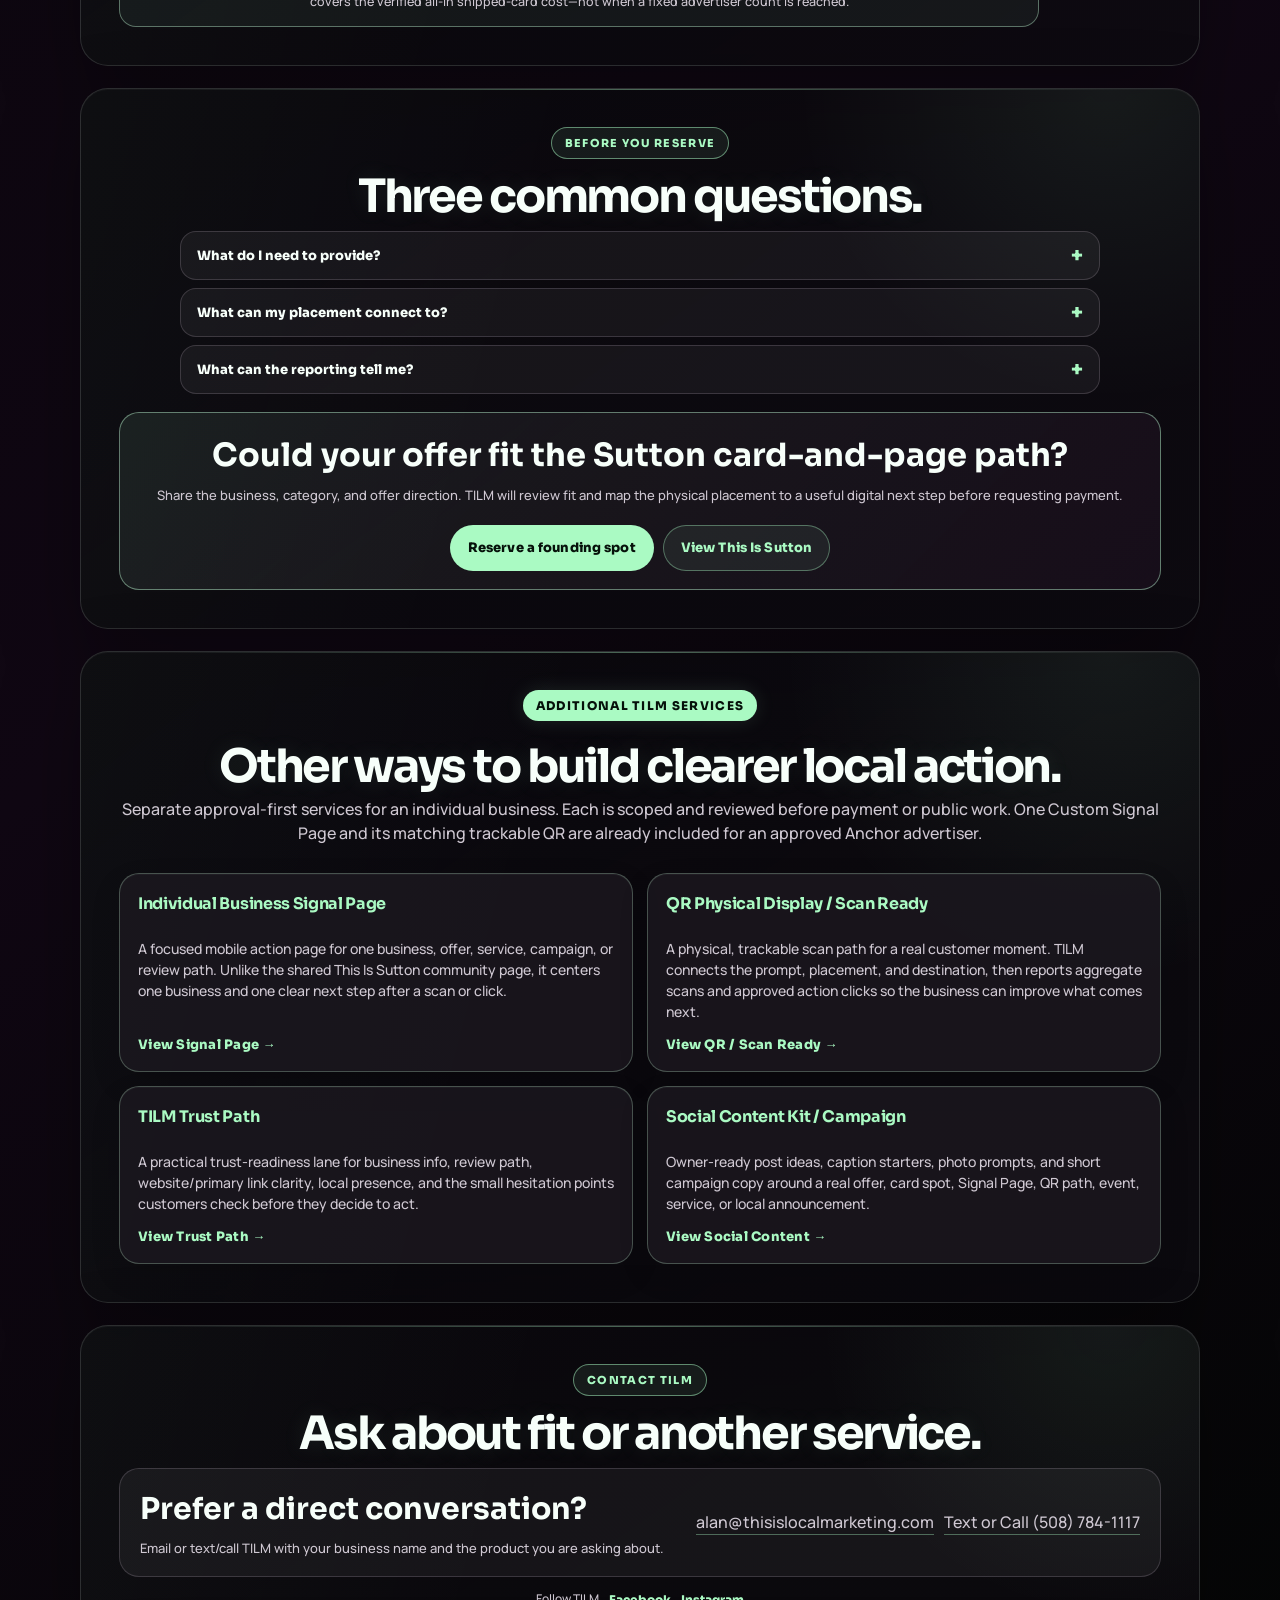
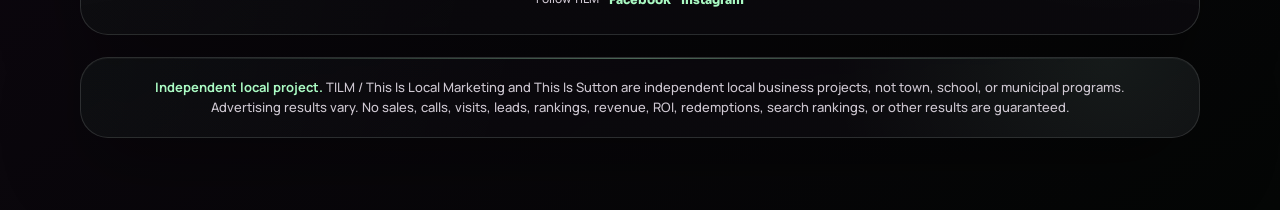
==== commit 351dd77b: "Migrate public contact email" ====
--- a/index.html
+++ b/index.html
@@ -227,7 +227,7 @@
       <div class="compact-contact-panel">
         <div><h3>Prefer a direct conversation?</h3><p>Email or text/call TILM with your business name and the product you are asking about.</p></div>
         <div class="contact-links">
-          <a class="contact-link" href="mailto:thisislocalmarketing@gmail.com">thisislocalmarketing@gmail.com</a>
+          <a class="contact-link" href="mailto:alan@thisislocalmarketing.com">alan@thisislocalmarketing.com</a>
           <a class="contact-link" href="tel:+15087841117">Text or Call (508) 784-1117</a>
         </div>
       </div>
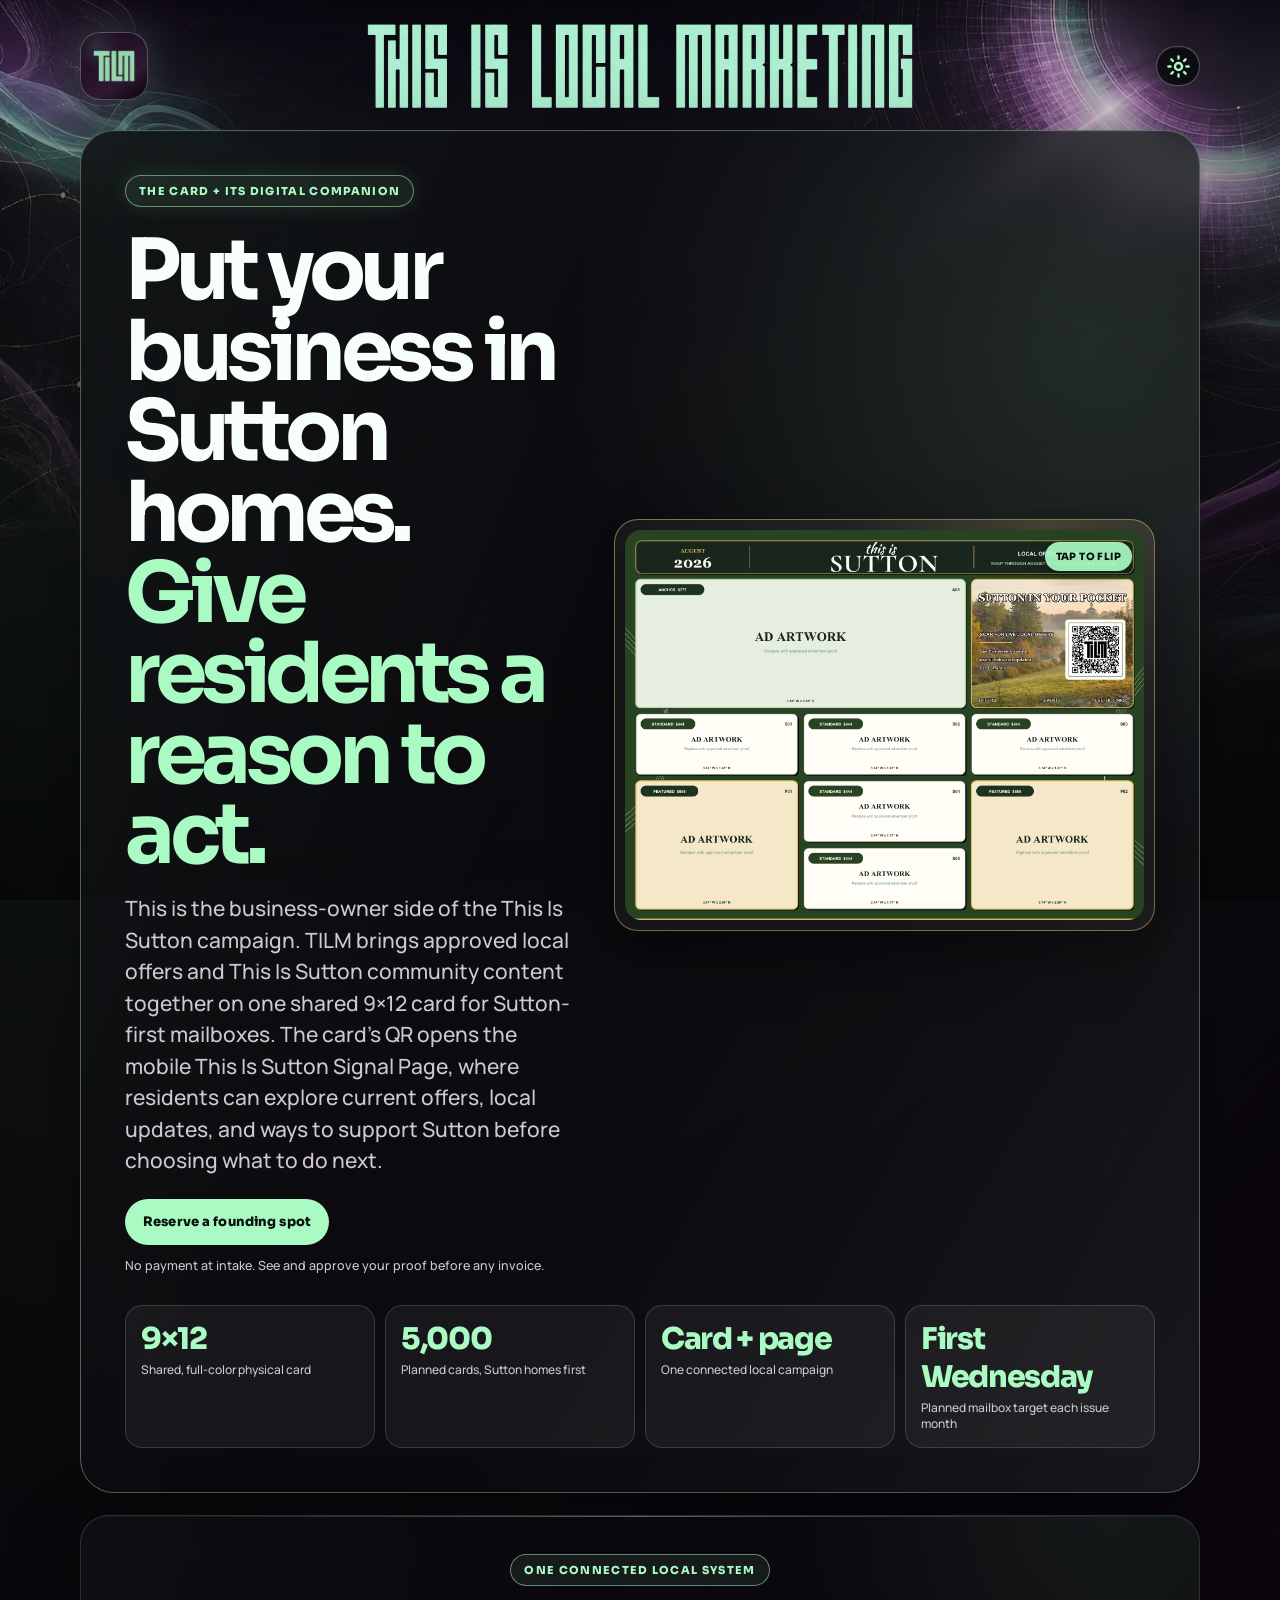
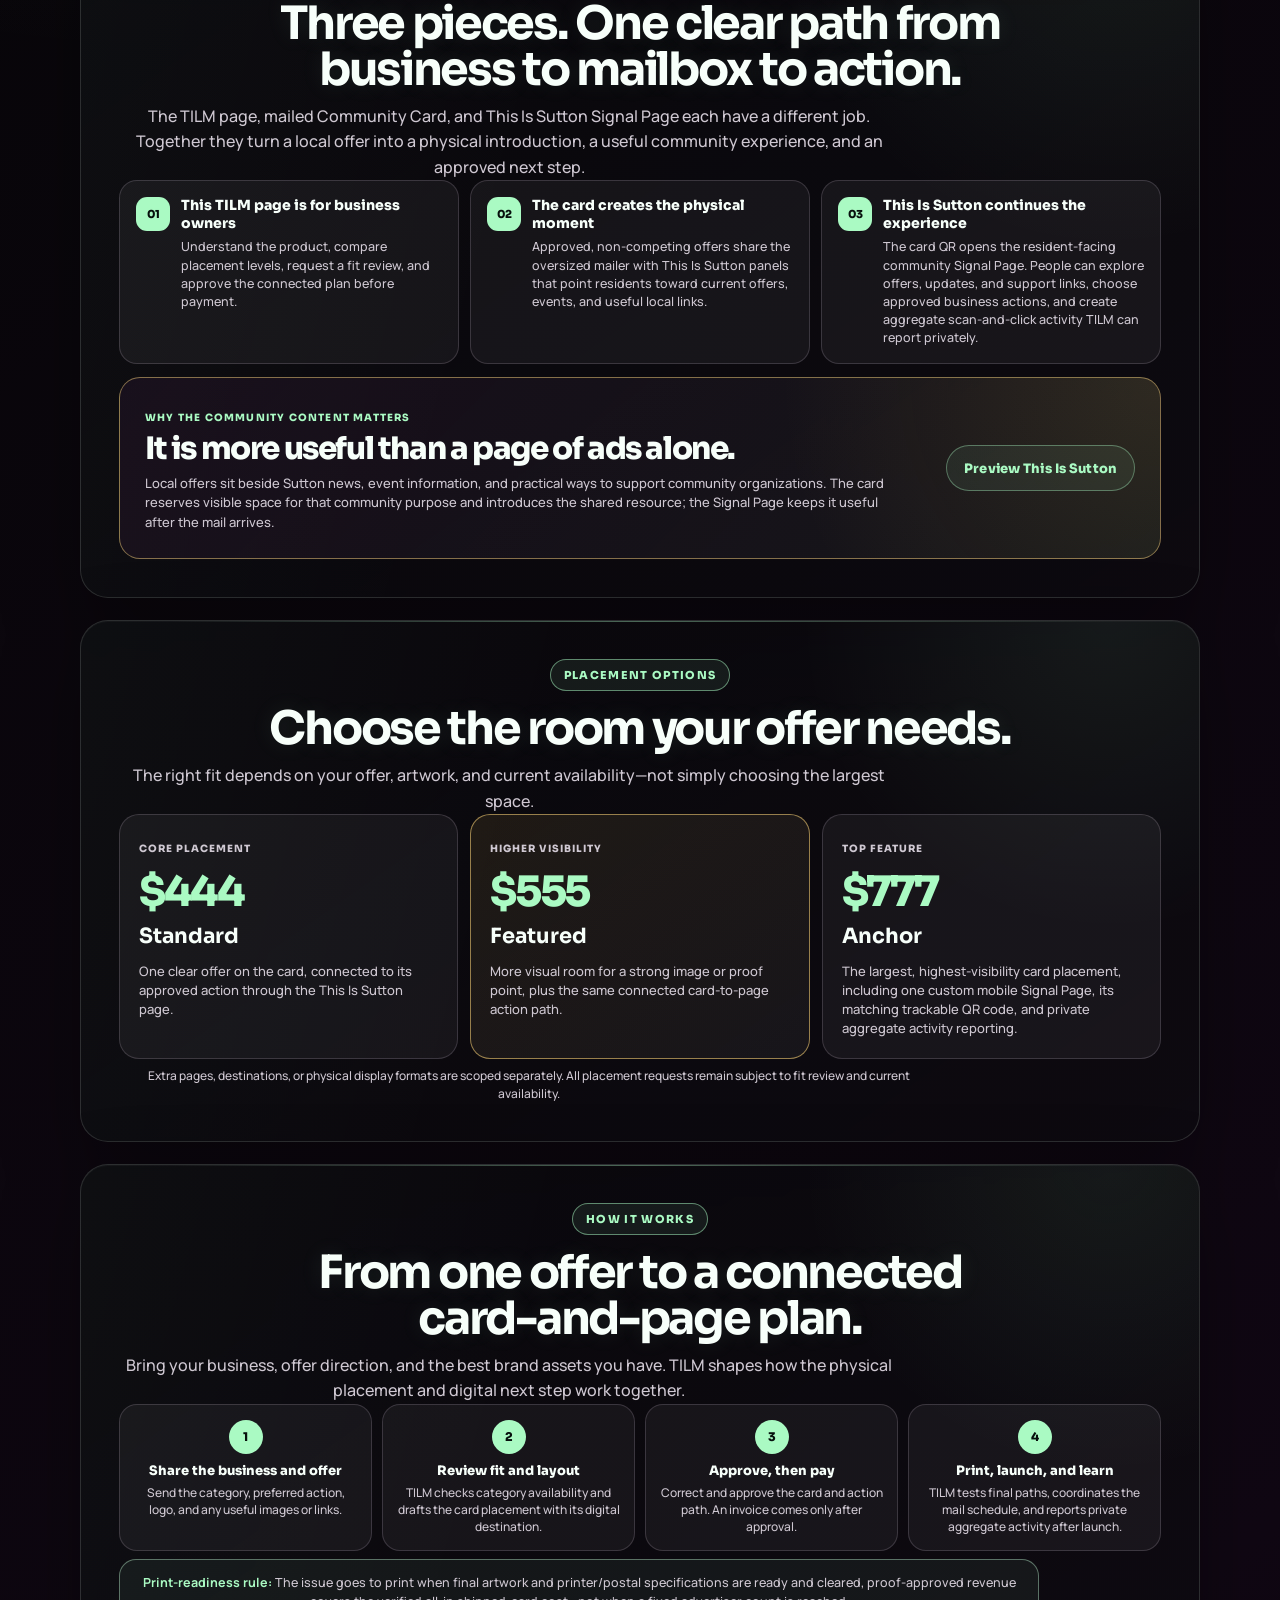
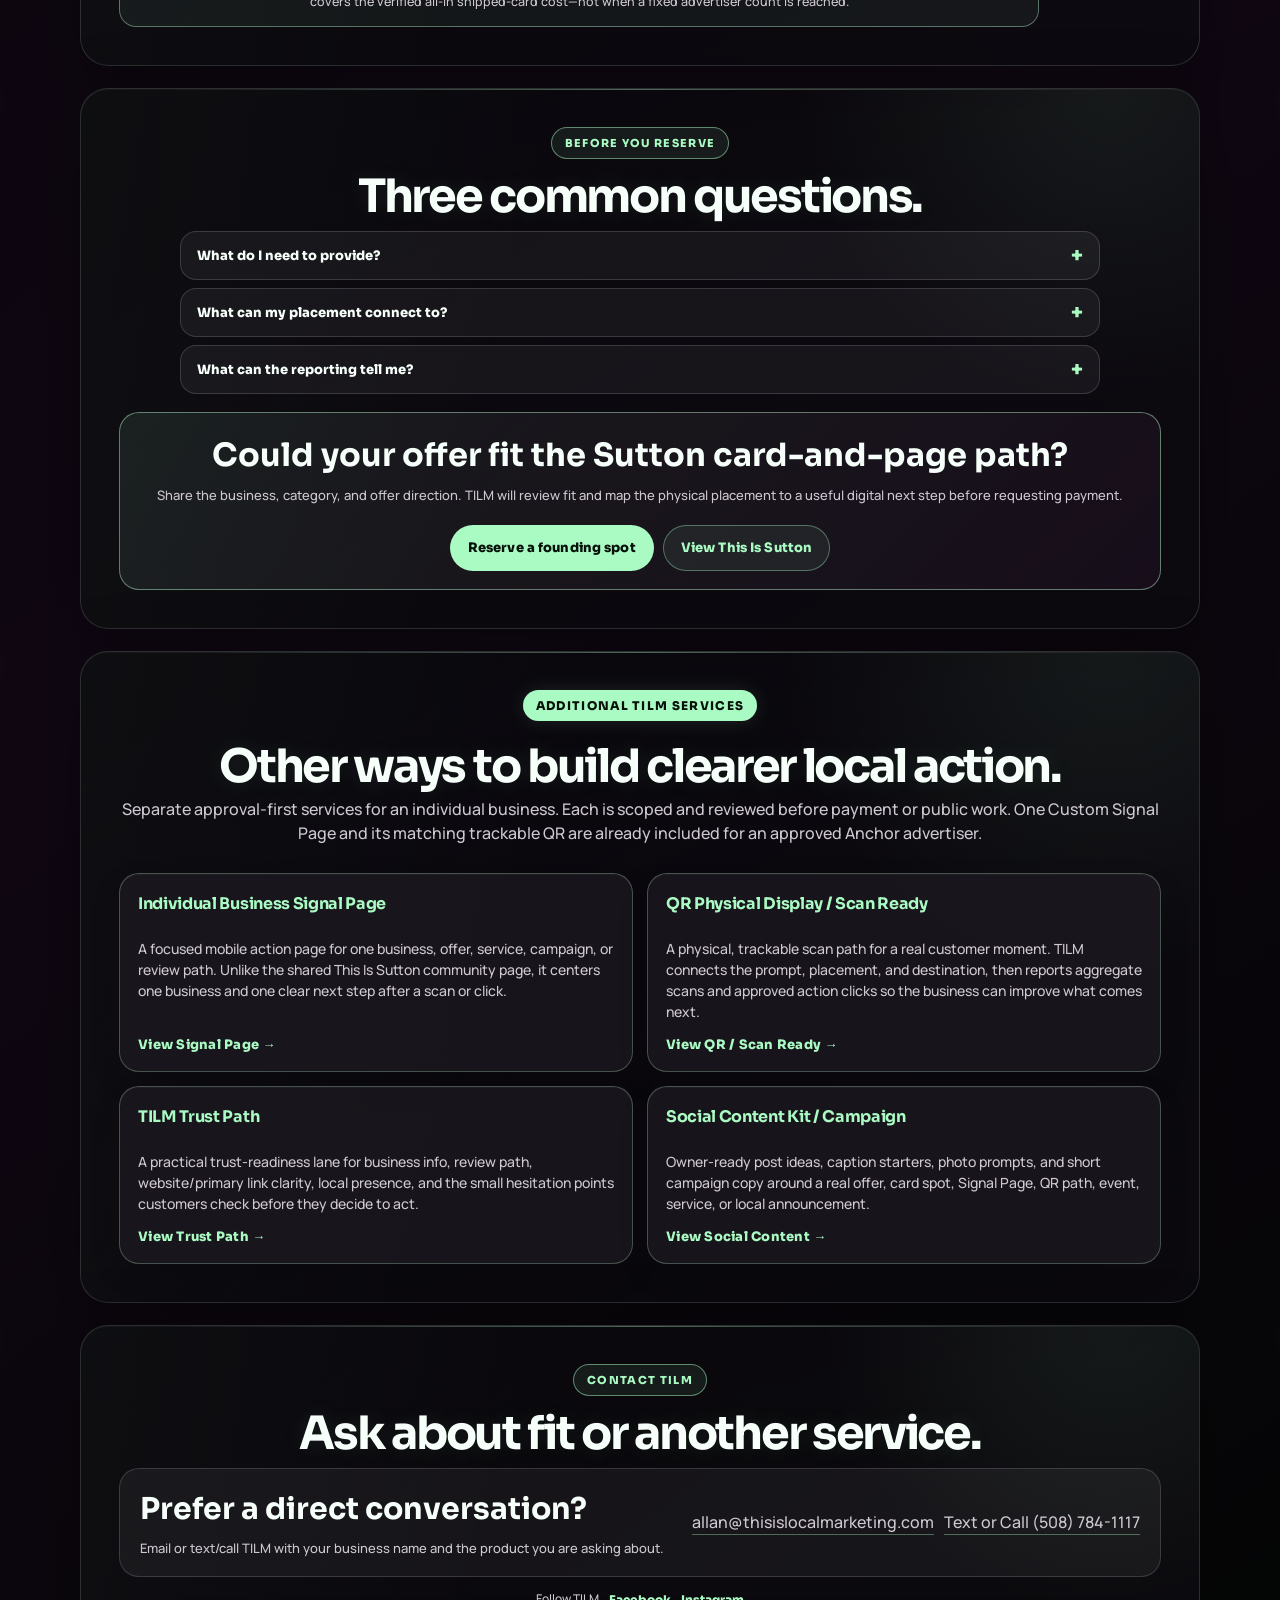
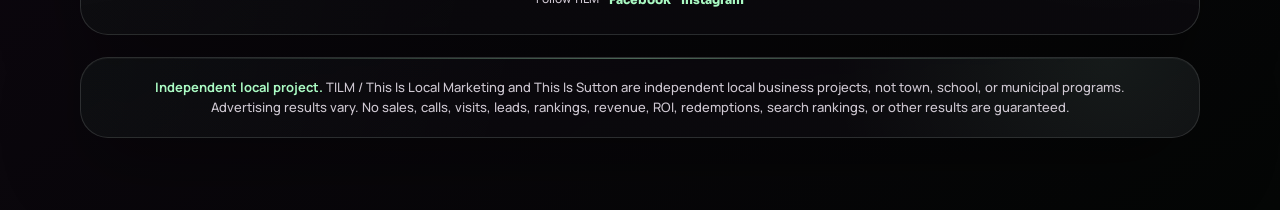
==== commit 0814b12e: "Correct public contact email spelling" ====
--- a/index.html
+++ b/index.html
@@ -227,7 +227,7 @@
       <div class="compact-contact-panel">
         <div><h3>Prefer a direct conversation?</h3><p>Email or text/call TILM with your business name and the product you are asking about.</p></div>
         <div class="contact-links">
-          <a class="contact-link" href="mailto:alan@thisislocalmarketing.com">alan@thisislocalmarketing.com</a>
+          <a class="contact-link" href="mailto:allan@thisislocalmarketing.com">allan@thisislocalmarketing.com</a>
           <a class="contact-link" href="tel:+15087841117">Text or Call (508) 784-1117</a>
         </div>
       </div>
